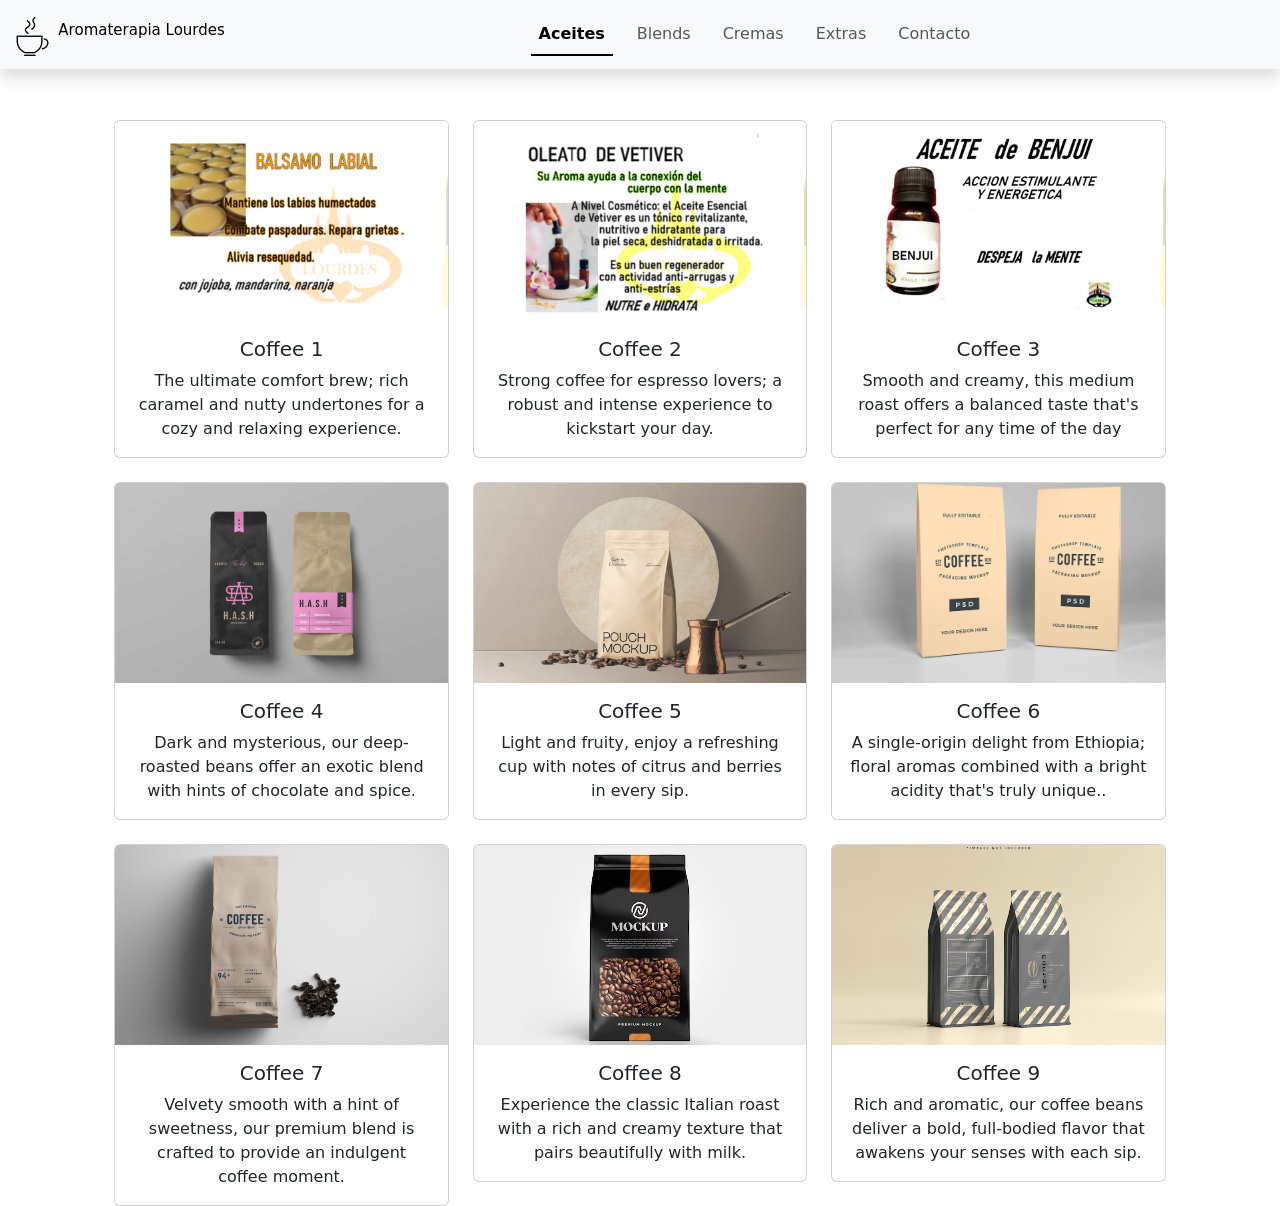
==== index.html @ 7fef0077 "Añadidas imagenes de prueba ." ====
<!doctype html>
<!--suppress CheckImageSize -->
<html lang="en">
<head>
    <meta charset="utf-8">
    <meta name="viewport" content="width=device-width, initial-scale=1">
    <title>Aromaterapia Lourdes</title>
    <link href="https://cdn.jsdelivr.net/npm/bootstrap@5.3.2/dist/css/bootstrap.min.css" rel="stylesheet"
          integrity="sha384-T3c6CoIi6uLrA9TneNEoa7RxnatzjcDSCmG1MXxSR1GAsXEV/Dwwykc2MPK8M2HN" crossorigin="anonymous">
    <link rel="stylesheet" href="https://cdn.jsdelivr.net/npm/bootstrap-icons@1.11.1/font/bootstrap-icons.css">
    <link href="css/styles.css" rel="stylesheet">
</head>

<body>
    <header class="sticky-top bg-light flex-md-nowrap p-0 shadow">
        <nav class="navbar navbar-expand-lg">
            <div class="container-fluid">
                <a class="navbar-brand" href="index.html">
                    <img src="media/image/CoffeeIcon.png" alt="Aromaterapia Lourdes Icon" width="40" height="40" class="d-inline-block align-text-top">
                    <span style="font-size: 15px">Aromaterapia Lourdes</span>
                </a>
                <button class="navbar-toggler" type="button" data-bs-toggle="collapse" data-bs-target="#navbarSupportedContent" aria-controls="navbarSupportedContent" aria-expanded="false" aria-label="Toggle navigation">
                    <span class="navbar-toggler-icon"></span>
                </button>

                <div class="collapse navbar-collapse" id="navbarSupportedContent">
                    <div class="col">
                        <ul class="navbar-nav me-auto mb-2 mb-lg-0 nav-underline justify-content-center">
                            <li class="nav-item">
                                <a class="nav-link active" aria-current="page" href="index.html">Aceites</a>
                            </li>
                            <li class="nav-item">
                                <a class="nav-link" href="Blends.html">Blends</a>
                            </li>
                            <li class="nav-item">
                                <a class="nav-link" href="Cremas.html">Cremas</a>
                            </li>
                            <li class="nav-item">
                                <a class="nav-link" href="Extras.html">Extras</a>
                            </li>
                            <li class="nav-item">
                                <a class="nav-link" href="Contacto.html">Contacto</a>
                            </li>
                        </ul>
                    </div>


                </div>
            </div>
        </nav>
    </header>

    <div class="main container-fluid">
        <div class="container text-center">
            <div class="row row-cols-1 row-cols-sm-2 row-cols-md-3 g-4">
                <div class="col">
                    <a data-bs-toggle="modal" data-bs-target="#Coffee1Modal" type="button" class="coffeeModal" style="text-decoration: none">
                        <div class="card h-100">
                            <img src="media/image/Prueba1.jpg" class="card-img-top" alt="...">
                            <div class="card-body">
                                <h5 class="card-title">Coffee 1</h5>
                                <p class="card-text">
                                    The ultimate comfort brew; rich caramel
                                    and nutty undertones for a cozy and relaxing experience.
                                </p>
                            </div>
                        </div>
                    </a>
                </div>
                <div class="col">
                    <a data-bs-toggle="modal" data-bs-target="#Coffee2Modal" type="button" class="coffeeModal" style="text-decoration: none">
                        <div class="card h-100">
                            <img src="media/image/Prueba2.jpg" class="card-img-top" alt="...">
                            <div class="card-body">
                                <h5 class="card-title">Coffee 2</h5>
                                <p class="card-text">
                                    Strong coffee for espresso lovers;
                                    a robust and intense experience to kickstart your day.
                                </p>
                            </div>
                        </div>
                    </a>
                </div>
                <div class="col">
                    <a data-bs-toggle="modal" data-bs-target="#Coffee3Modal" type="button" class="coffeeModal" style="text-decoration: none">
                        <div class="card h-100">
                            <img src="media/image/Prueba3.jpg" class="card-img-top" alt="...">
                            <div class="card-body">
                                <h5 class="card-title">Coffee 3</h5>
                                <p class="card-text">
                                    Smooth and creamy, this medium roast offers
                                    a balanced taste that's perfect for any time of the day
                                </p>
                            </div>
                        </div>
                    </a>
                </div>
                <div class="col">
                    <a data-bs-toggle="modal" data-bs-target="#Coffee4Modal" type="button" class="coffeeModal" style="text-decoration: none">
                        <div class="card h-100">
                            <img src="media/image/Coffee_Bag_Mockup_4.jpg" class="card-img-top" alt="...">
                            <div class="card-body">
                                <h5 class="card-title">Coffee 4</h5>
                                <p class="card-text">
                                    Dark and mysterious, our deep-roasted beans
                                    offer an exotic blend with hints of chocolate and spice.
                                </p>
                            </div>
                        </div>
                    </a>
                </div>
                <div class="col">
                    <a data-bs-toggle="modal" data-bs-target="#Coffee5Modal" type="button" class="coffeeModal" style="text-decoration: none">
                        <div class="card h-100">
                            <img src="media/image/Coffee_Bag_Mockup_5.jpg" class="card-img-top" alt="...">
                            <div class="card-body">
                                <h5 class="card-title">Coffee 5</h5>
                                <p class="card-text">
                                    Light and fruity, enjoy a refreshing
                                    cup with notes of citrus and berries in every sip.
                                </p>
                            </div>
                        </div>
                    </a>
                </div>
                <div class="col">
                    <a data-bs-toggle="modal" data-bs-target="#Coffee6Modal" type="button" class="coffeeModal" style="text-decoration: none">
                        <div class="card h-100">
                            <img src="media/image/Coffee_Bag_Mockup_6.jpg" class="card-img-top" alt="...">
                            <div class="card-body">
                                <h5 class="card-title">Coffee 6</h5>
                                <p class="card-text">
                                    A single-origin delight from Ethiopia;
                                    floral aromas combined with a bright acidity that's truly unique..
                                </p>
                            </div>
                        </div>
                    </a>
                </div>
                <div class="col">
                    <a data-bs-toggle="modal" data-bs-target="#Coffee7Modal" type="button" class="coffeeModal" style="text-decoration: none">
                        <div class="card h-100">
                            <img src="media/image/Coffee_Bag_Mockup_7.png" class="card-img-top" alt="...">
                            <div class="card-body">
                                <h5 class="card-title">Coffee 7</h5>
                                <p class="card-text">
                                    Velvety smooth with a hint of sweetness,
                                    our premium blend is crafted to provide an indulgent coffee moment.
                                </p>
                            </div>
                        </div>
                    </a>
                </div>
                <div class="col">
                    <a data-bs-toggle="modal" data-bs-target="#Coffee8Modal" type="button" class="coffeeModal" style="text-decoration: none">
                        <div class="card h-100">
                            <img src="media/image/Coffee_Bag_Mockup_8.png" class="card-img-top" alt="...">
                            <div class="card-body">
                                <h5 class="card-title">Coffee 8</h5>
                                <p class="card-text">
                                    Experience the classic Italian roast
                                    with a rich and creamy texture that pairs beautifully with milk.
                                </p>
                            </div>
                        </div>
                    </a>
                </div>
                <div class="col">
                    <a data-bs-toggle="modal" data-bs-target="#Coffee9Modal" type="button" class="coffeeModal" style="text-decoration: none">
                        <div class="card h-100">
                            <img src="media/image/Coffee_Bag_Mockup_9.png" class="card-img-top" alt="...">
                            <div class="card-body">
                                <h5 class="card-title">Coffee 9</h5>
                                <p class="card-text">
                                    Rich and aromatic, our coffee beans deliver a bold,
                                    full-bodied flavor that awakens your senses with each sip.
                                </p>
                            </div>
                        </div>
                    </a>
                </div>
            </div>
        </div>
    </div>

    <!-- Modals -->
    <!-- Modal 1 -->
    <div class="modal fade" id="Coffee1Modal" tabindex="-1" aria-labelledby="Coffee1ModalLabel" aria-hidden="true">
        <div class="modal-dialog modal-dialog-scrollable modal-dialog-centered modal-lg">
            <div class="modal-content">
                <div class="modal-header">
                    <h1 class="modal-title fs-5" id="Coffee1ModalLabel">Coffee 1</h1>
                    <button type="button" class="btn-close" data-bs-dismiss="modal" aria-label="Close"></button>
                </div>
                <div class="modal-body">
                    <div class="row">
                        <div class="col-8">
                            Indulge in the rich and aromatic experience of our premium coffee beans.
                            Each bag is a testament to our unwavering commitment to quality and excellence in coffee.
                            Sourced from the world's finest coffee-growing regions, our beans are carefully selected to
                            ensure a diverse and exceptional flavor profile.
                        </div>
                        <div class="col-4" style="padding-top: 0.5vh">
                            <img src="media/image/Coffee_Bag_Mockup_1.jpg" class="img-fluid" alt="...">
                            <div style="padding-top: 0.5vh">
                                <text style="color: darkslategrey">Recommended amount: <br>10grams of coffee per 150ml</text>
                            </div>
                        </div>
                    </div>
                </div>
                <div class="modal-footer">
                    <button type="button" class="btn btn-secondary" data-bs-dismiss="modal">Close</button>
                </div>
            </div>
        </div>
    </div>

    <!-- Modal 2 -->
    <div class="modal fade" id="Coffee2Modal" tabindex="-1" aria-labelledby="Coffee2ModalLabel" aria-hidden="true">
        <div class="modal-dialog modal-dialog-scrollable modal-dialog-centered modal-lg">
            <div class="modal-content">
                <div class="modal-header">
                    <h1 class="modal-title fs-5" id="Coffee2ModalLabel">Coffee 2</h1>
                    <button type="button" class="btn-close" data-bs-dismiss="modal" aria-label="Close"></button>
                </div>
                <div class="modal-body">
                    <div class="row">
                        <div class="col-8">
                            Discover the smooth and velvety taste of our Coffee 2. Each cup offers a harmonious blend
                            that is both refreshing and comforting.
                        </div>
                        <div class="col-4" style="padding-top: 0.5vh">
                            <img src="media/image/Coffee_Bag_Mockup_2.jpg" class="img-fluid" alt="...">
                            <div style="padding-top: 0.5vh">
                                <text style="color: darkslategrey">Recommended amount: <br>10grams of coffee per 150ml</text>
                            </div>
                        </div>
                    </div>
                </div>
                <div class="modal-footer">
                    <button type="button" class="btn btn-secondary" data-bs-dismiss="modal">Close</button>
                </div>
            </div>
        </div>
    </div>

    <!-- Modal 3 -->
    <div class="modal fade" id="Coffee3Modal" tabindex="-1" aria-labelledby="Coffee3ModalLabel" aria-hidden="true">
        <div class="modal-dialog modal-dialog-scrollable modal-dialog-centered modal-lg">
            <div class="modal-content">
                <div class="modal-header">
                    <h1 class="modal-title fs-5" id="Coffee3ModalLabel">Coffee 3</h1>
                    <button type="button" class="btn-close" data-bs-dismiss="modal" aria-label="Close"></button>
                </div>
                <div class="modal-body">
                    <div class="row">
                        <div class="col-8">
                            Immerse yourself in the exotic flavors of our Coffee 3. Carefully sourced from distant lands,
                            this coffee promises an adventure with every sip.
                        </div>
                        <div class="col-4" style="padding-top: 0.5vh">
                            <img src="media/image/Coffee_Bag_Mockup_3.jpg" class="img-fluid" alt="...">
                            <div style="padding-top: 0.5vh">
                                <text style="color: darkslategrey">Recommended amount: <br>10grams of coffee per 150ml</text>
                            </div>
                        </div>
                    </div>
                </div>
                <div class="modal-footer">
                    <button type="button" class="btn btn-secondary" data-bs-dismiss="modal">Close</button>
                </div>
            </div>
        </div>
    </div>

    <!-- Modal 4 -->
    <div class="modal fade" id="Coffee4Modal" tabindex="-1" aria-labelledby="Coffee4ModalLabel" aria-hidden="true">
        <div class="modal-dialog modal-dialog-scrollable modal-dialog-centered modal-lg">
            <div class="modal-content">
                <div class="modal-header">
                    <h1 class="modal-title fs-5" id="Coffee4ModalLabel">Coffee 4</h1>
                    <button type="button" class="btn-close" data-bs-dismiss="modal" aria-label="Close"></button>
                </div>
                <div class="modal-body">
                    <div class="row">
                        <div class="col-8">
                            Experience the balance and complexity of our Coffee 4. Perfectly roasted to bring out
                            its intricate notes, this coffee is for those who appreciate a refined taste.
                        </div>
                        <div class="col-4" style="padding-top: 0.5vh">
                            <img src="media/image/Coffee_Bag_Mockup_4.jpg" class="img-fluid" alt="...">
                            <div style="padding-top: 0.5vh">
                                <text style="color: darkslategrey">Recommended amount: <br>10grams of coffee per 150ml</text>
                            </div>
                        </div>
                    </div>
                </div>
                <div class="modal-footer">
                    <button type="button" class="btn btn-secondary" data-bs-dismiss="modal">Close</button>
                </div>
            </div>
        </div>
    </div>

    <!-- Modal 5 -->
    <div class="modal fade" id="Coffee5Modal" tabindex="-1" aria-labelledby="Coffee5ModalLabel" aria-hidden="true">
        <div class="modal-dialog modal-dialog-scrollable modal-dialog-centered modal-lg">
            <div class="modal-content">
                <div class="modal-header">
                    <h1 class="modal-title fs-5" id="Coffee5ModalLabel">Coffee 5</h1>
                    <button type="button" class="btn-close" data-bs-dismiss="modal" aria-label="Close"></button>
                </div>
                <div class="modal-body">
                    <div class="row">
                        <div class="col-8">
                            Savor the bright and lively flavors of our Coffee 5. Ideal for those who enjoy a refreshing
                            cup that awakens their senses.
                        </div>
                        <div class="col-4" style="padding-top: 0.5vh">
                            <img src="media/image/Coffee_Bag_Mockup_5.jpg" class="img-fluid" alt="...">
                            <div style="padding-top: 0.5vh">
                                <text style="color: darkslategrey">Recommended amount: <br>10grams of coffee per 150ml</text>
                            </div>
                        </div>
                    </div>
                </div>
                <div class="modal-footer">
                    <button type="button" class="btn btn-secondary" data-bs-dismiss="modal">Close</button>
                </div>
            </div>
        </div>
    </div>

    <!-- Modal 6 -->
    <div class="modal fade" id="Coffee6Modal" tabindex="-1" aria-labelledby="Coffee6ModalLabel" aria-hidden="true">
        <div class="modal-dialog modal-dialog-scrollable modal-dialog-centered modal-lg">
            <div class="modal-content">
                <div class="modal-header">
                    <h1 class="modal-title fs-5" id="Coffee6ModalLabel">Coffee 6</h1>
                    <button type="button" class="btn-close" data-bs-dismiss="modal" aria-label="Close"></button>
                </div>
                <div class="modal-body">
                    <div class="row">
                        <div class="col-8">
                            Enjoy the rich and full-bodied taste of our Coffee 6. Roasted to perfection, this coffee
                            offers a robust and satisfying experience.
                        </div>
                        <div class="col-4" style="padding-top: 0.5vh">
                            <img src="media/image/Coffee_Bag_Mockup_6.jpg" class="img-fluid" alt="...">
                            <div style="padding-top: 0.5vh">
                                <text style="color: darkslategrey">Recommended amount: <br>10grams of coffee per 150ml</text>
                            </div>
                        </div>
                    </div>
                </div>
                <div class="modal-footer">
                    <button type="button" class="btn btn-secondary" data-bs-dismiss="modal">Close</button>
                </div>
            </div>
        </div>
    </div>

    <!-- Modal 7 -->
    <div class="modal fade" id="Coffee7Modal" tabindex="-1" aria-labelledby="Coffee7ModalLabel" aria-hidden="true">
        <div class="modal-dialog modal-dialog-scrollable modal-dialog-centered modal-lg">
            <div class="modal-content">
                <div class="modal-header">
                    <h1 class="modal-title fs-5" id="Coffee7ModalLabel">Coffee 7</h1>
                    <button type="button" class="btn-close" data-bs-dismiss="modal" aria-label="Close"></button>
                </div>
                <div class="modal-body">
                    <div class="row">
                        <div class="col-8">
                            Discover the unique blend of our Coffee 7, designed to offer a delightful and memorable taste
                            experience with every sip.
                        </div>
                        <div class="col-4" style="padding-top: 0.5vh">
                            <img src="media/image/Coffee_Bag_Mockup_7.png" class="img-fluid" alt="...">
                            <div style="padding-top: 0.5vh">
                                <text style="color: darkslategrey">Recommended amount: <br>10grams of coffee per 150ml</text>
                            </div>
                        </div>
                    </div>
                </div>
                <div class="modal-footer">
                    <button type="button" class="btn btn-secondary" data-bs-dismiss="modal">Close</button>
                </div>
            </div>
        </div>
    </div>

    <!-- Modal 8 -->
    <div class="modal fade" id="Coffee8Modal" tabindex="-1" aria-labelledby="Coffee8ModalLabel" aria-hidden="true">
        <div class="modal-dialog modal-dialog-scrollable modal-dialog-centered modal-lg">
            <div class="modal-content">
                <div class="modal-header">
                    <h1 class="modal-title fs-5" id="Coffee8ModalLabel">Coffee 8</h1>
                    <button type="button" class="btn-close" data-bs-dismiss="modal" aria-label="Close"></button>
                </div>
                <div class="modal-body">
                    <div class="row">
                        <div class="col-8">
                            Indulge in the smooth and refined flavors of our Coffee 8. A perfect choice for those who
                            appreciate a sophisticated cup.
                        </div>
                        <div class="col-4" style="padding-top: 0.5vh">
                            <img src="media/image/Coffee_Bag_Mockup_8.png" class="img-fluid" alt="...">
                            <div style="padding-top: 0.5vh">
                                <text style="color: darkslategrey">Recommended amount: <br>10grams of coffee per 150ml</text>
                            </div>
                        </div>
                    </div>
                </div>
                <div class="modal-footer">
                    <button type="button" class="btn btn-secondary" data-bs-dismiss="modal">Close</button>
                </div>
            </div>
        </div>
    </div>

    <!-- Modal 9 -->
    <div class="modal fade" id="Coffee9Modal" tabindex="-1" aria-labelledby="Coffee9ModalLabel" aria-hidden="true">
        <div class="modal-dialog modal-dialog-scrollable modal-dialog-centered modal-lg">
            <div class="modal-content">
                <div class="modal-header">
                    <h1 class="modal-title fs-5" id="Coffee9ModalLabel">Coffee 9</h1>
                    <button type="button" class="btn-close" data-bs-dismiss="modal" aria-label="Close"></button>
                </div>
                <div class="modal-body">
                    <div class="row">
                        <div class="col-8">
                            Experience the bold and intense flavors of our Coffee 9. Roasted to bring out its deep
                            character, this coffee is for those who enjoy a rich and robust taste.
                        </div>
                        <div class="col-4" style="padding-top: 0.5vh">
                            <img src="media/image/Coffee_Bag_Mockup_9.png" class="img-fluid" alt="...">
                            <div style="padding-top: 0.5vh">
                                <text style="color: darkslategrey">Recommended amount: <br>10grams of coffee per 150ml</text>
                            </div>
                        </div>
                    </div>
                </div>
                <div class="modal-footer">
                    <button type="button" class="btn btn-secondary" data-bs-dismiss="modal">Close</button>
                </div>
            </div>
        </div>
    </div>





    <script src="https://cdn.jsdelivr.net/npm/bootstrap@5.3.2/dist/js/bootstrap.bundle.min.js"
            integrity="sha384-C6RzsynM9kWDrMNeT87bh95OGNyZPhcTNXj1NW7RuBCsyN/o0jlpcV8Qyq46cDfL"
            crossorigin="anonymous">
    </script>
</body>
</html>
---- css/styles.css ----
html {
    scroll-behavior: smooth;
}


@media screen and (prefers-reduced-motion: reduce) {
    html {
        scroll-behavior: auto;
    }
}

.main{
    padding-top: 4vw;
    padding-left: 8vw;
    padding-right: 8vw;
}

.section {
    height: 65vh;
    align-content: center;
    scroll-margin-top: 1em;

}

.card-img-top {
    width: 100%;
    height: 15vw;
    object-fit: cover;
    min-height: 200px;
}

.map{
    position:relative;
    text-align:left;
    width:100%;
    height:400px;
}

.gmap_frame{
    padding-top: 12vh;
}

.coffeeModal:hover {
    -webkit-animation: coffeeModal 0.5s ease-in-out both;
    animation: coffeeModal 0.5s ease-in-out both;
}



@-webkit-keyframes coffeeModal {
    0% {
        -webkit-transform: scale(1);
        transform: scale(1);
    }
    50% {
        -webkit-transform: scale(1.05);
        transform: scale(1.05);
    }
    100% {
        -webkit-transform: scale(1);
        transform: scale(1);
    }
}
@keyframes coffeeModal {
    0% {
        -webkit-transform: scale(1);
        transform: scale(1);
    }
    50% {
        -webkit-transform: scale(1.05);
        transform: scale(1.05);
    }
    100% {
        -webkit-transform: scale(1);
        transform: scale(1);
    }
}
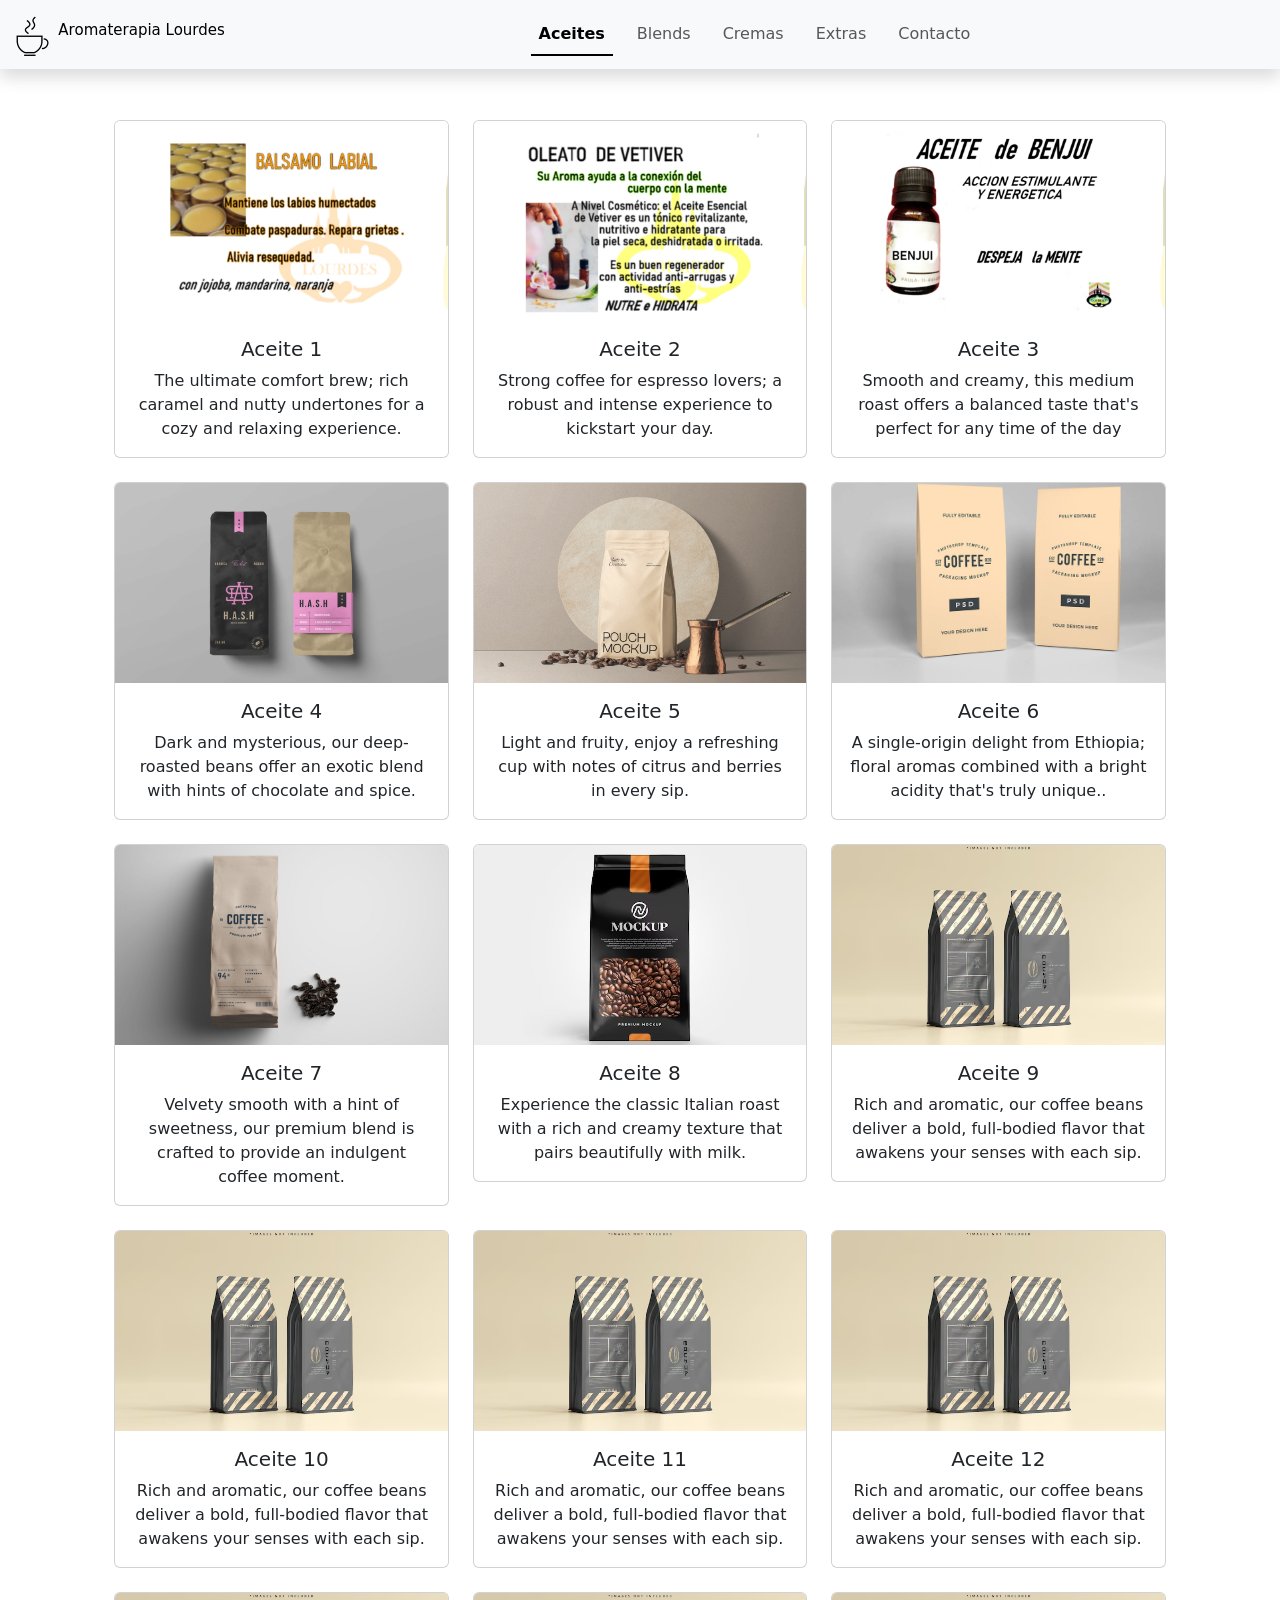
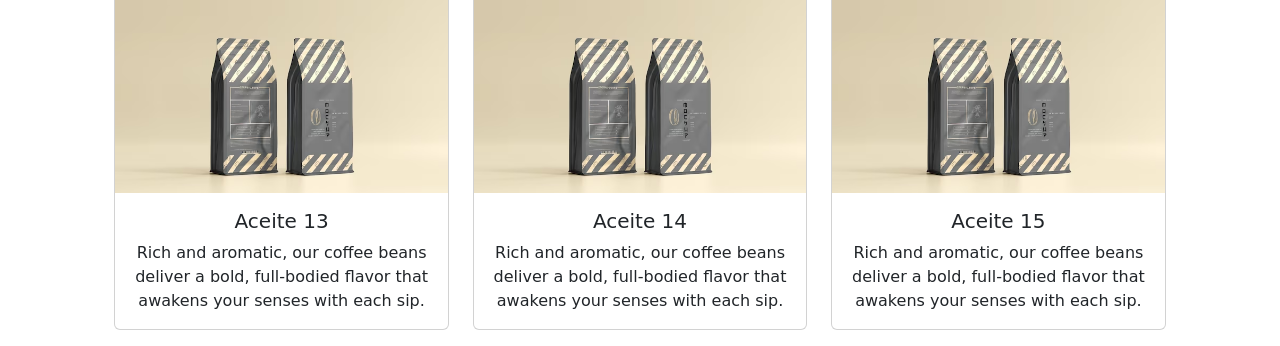
==== commit ce39222b: "Añadidas 15 opciones de aceites, modificado el codigo acorde a este cambio." ====
--- a/index.html
+++ b/index.html
@@ -50,15 +50,15 @@
         </nav>
     </header>
 
-    <div class="main container-fluid">
+    <div class="main container-fluid mb-3">
         <div class="container text-center">
             <div class="row row-cols-1 row-cols-sm-2 row-cols-md-3 g-4">
                 <div class="col">
-                    <a data-bs-toggle="modal" data-bs-target="#Coffee1Modal" type="button" class="coffeeModal" style="text-decoration: none">
+                    <a data-bs-toggle="modal" data-bs-target="#Aceite1Modal" type="button" class="modalBase" style="text-decoration: none">
                         <div class="card h-100">
                             <img src="media/image/Prueba1.jpg" class="card-img-top" alt="...">
                             <div class="card-body">
-                                <h5 class="card-title">Coffee 1</h5>
+                                <h5 class="card-title">Aceite 1</h5>
                                 <p class="card-text">
                                     The ultimate comfort brew; rich caramel
                                     and nutty undertones for a cozy and relaxing experience.
@@ -68,11 +68,11 @@
                     </a>
                 </div>
                 <div class="col">
-                    <a data-bs-toggle="modal" data-bs-target="#Coffee2Modal" type="button" class="coffeeModal" style="text-decoration: none">
+                    <a data-bs-toggle="modal" data-bs-target="#Aceite2Modal" type="button" class="modalBase" style="text-decoration: none">
                         <div class="card h-100">
                             <img src="media/image/Prueba2.jpg" class="card-img-top" alt="...">
                             <div class="card-body">
-                                <h5 class="card-title">Coffee 2</h5>
+                                <h5 class="card-title">Aceite 2</h5>
                                 <p class="card-text">
                                     Strong coffee for espresso lovers;
                                     a robust and intense experience to kickstart your day.
@@ -82,11 +82,11 @@
                     </a>
                 </div>
                 <div class="col">
-                    <a data-bs-toggle="modal" data-bs-target="#Coffee3Modal" type="button" class="coffeeModal" style="text-decoration: none">
+                    <a data-bs-toggle="modal" data-bs-target="#Aceite3Modal" type="button" class="modalBase" style="text-decoration: none">
                         <div class="card h-100">
                             <img src="media/image/Prueba3.jpg" class="card-img-top" alt="...">
                             <div class="card-body">
-                                <h5 class="card-title">Coffee 3</h5>
+                                <h5 class="card-title">Aceite 3</h5>
                                 <p class="card-text">
                                     Smooth and creamy, this medium roast offers
                                     a balanced taste that's perfect for any time of the day
@@ -96,11 +96,11 @@
                     </a>
                 </div>
                 <div class="col">
-                    <a data-bs-toggle="modal" data-bs-target="#Coffee4Modal" type="button" class="coffeeModal" style="text-decoration: none">
+                    <a data-bs-toggle="modal" data-bs-target="#Aceite4Modal" type="button" class="modalBase" style="text-decoration: none">
                         <div class="card h-100">
                             <img src="media/image/Coffee_Bag_Mockup_4.jpg" class="card-img-top" alt="...">
                             <div class="card-body">
-                                <h5 class="card-title">Coffee 4</h5>
+                                <h5 class="card-title">Aceite 4</h5>
                                 <p class="card-text">
                                     Dark and mysterious, our deep-roasted beans
                                     offer an exotic blend with hints of chocolate and spice.
@@ -110,11 +110,11 @@
                     </a>
                 </div>
                 <div class="col">
-                    <a data-bs-toggle="modal" data-bs-target="#Coffee5Modal" type="button" class="coffeeModal" style="text-decoration: none">
+                    <a data-bs-toggle="modal" data-bs-target="#Aceite5Modal" type="button" class="modalBase" style="text-decoration: none">
                         <div class="card h-100">
                             <img src="media/image/Coffee_Bag_Mockup_5.jpg" class="card-img-top" alt="...">
                             <div class="card-body">
-                                <h5 class="card-title">Coffee 5</h5>
+                                <h5 class="card-title">Aceite 5</h5>
                                 <p class="card-text">
                                     Light and fruity, enjoy a refreshing
                                     cup with notes of citrus and berries in every sip.
@@ -124,11 +124,11 @@
                     </a>
                 </div>
                 <div class="col">
-                    <a data-bs-toggle="modal" data-bs-target="#Coffee6Modal" type="button" class="coffeeModal" style="text-decoration: none">
+                    <a data-bs-toggle="modal" data-bs-target="#Aceite6Modal" type="button" class="modalBase" style="text-decoration: none">
                         <div class="card h-100">
                             <img src="media/image/Coffee_Bag_Mockup_6.jpg" class="card-img-top" alt="...">
                             <div class="card-body">
-                                <h5 class="card-title">Coffee 6</h5>
+                                <h5 class="card-title">Aceite 6</h5>
                                 <p class="card-text">
                                     A single-origin delight from Ethiopia;
                                     floral aromas combined with a bright acidity that's truly unique..
@@ -138,11 +138,11 @@
                     </a>
                 </div>
                 <div class="col">
-                    <a data-bs-toggle="modal" data-bs-target="#Coffee7Modal" type="button" class="coffeeModal" style="text-decoration: none">
+                    <a data-bs-toggle="modal" data-bs-target="#Aceite7Modal" type="button" class="modalBase" style="text-decoration: none">
                         <div class="card h-100">
                             <img src="media/image/Coffee_Bag_Mockup_7.png" class="card-img-top" alt="...">
                             <div class="card-body">
-                                <h5 class="card-title">Coffee 7</h5>
+                                <h5 class="card-title">Aceite 7</h5>
                                 <p class="card-text">
                                     Velvety smooth with a hint of sweetness,
                                     our premium blend is crafted to provide an indulgent coffee moment.
@@ -152,11 +152,11 @@
                     </a>
                 </div>
                 <div class="col">
-                    <a data-bs-toggle="modal" data-bs-target="#Coffee8Modal" type="button" class="coffeeModal" style="text-decoration: none">
+                    <a data-bs-toggle="modal" data-bs-target="#Aceite8Modal" type="button" class="modalBase" style="text-decoration: none">
                         <div class="card h-100">
                             <img src="media/image/Coffee_Bag_Mockup_8.png" class="card-img-top" alt="...">
                             <div class="card-body">
-                                <h5 class="card-title">Coffee 8</h5>
+                                <h5 class="card-title">Aceite 8</h5>
                                 <p class="card-text">
                                     Experience the classic Italian roast
                                     with a rich and creamy texture that pairs beautifully with milk.
@@ -166,11 +166,11 @@
                     </a>
                 </div>
                 <div class="col">
-                    <a data-bs-toggle="modal" data-bs-target="#Coffee9Modal" type="button" class="coffeeModal" style="text-decoration: none">
+                    <a data-bs-toggle="modal" data-bs-target="#Aceite9Modal" type="button" class="modalBase" style="text-decoration: none">
                         <div class="card h-100">
                             <img src="media/image/Coffee_Bag_Mockup_9.png" class="card-img-top" alt="...">
                             <div class="card-body">
-                                <h5 class="card-title">Coffee 9</h5>
+                                <h5 class="card-title">Aceite 9</h5>
                                 <p class="card-text">
                                     Rich and aromatic, our coffee beans deliver a bold,
                                     full-bodied flavor that awakens your senses with each sip.
@@ -179,17 +179,104 @@
                         </div>
                     </a>
                 </div>
-            </div>
-        </div>
-    </div>
+                <div class="col">
+                    <a data-bs-toggle="modal" data-bs-target="#Aceite10Modal" type="button" class="modalBase" style="text-decoration: none">
+                        <div class="card h-100">
+                            <img src="media/image/Coffee_Bag_Mockup_9.png" class="card-img-top" alt="...">
+                            <div class="card-body">
+                                <h5 class="card-title">Aceite 10</h5>
+                                <p class="card-text">
+                                    Rich and aromatic, our coffee beans deliver a bold,
+                                    full-bodied flavor that awakens your senses with each sip.
+                                </p>
+                            </div>
+                        </div>
+                    </a>
+                </div>
+                <div class="col">
+                    <a data-bs-toggle="modal" data-bs-target="#Aceite11Modal" type="button" class="modalBase" style="text-decoration: none">
+                        <div class="card h-100">
+                            <img src="media/image/Coffee_Bag_Mockup_9.png" class="card-img-top" alt="...">
+                            <div class="card-body">
+                                <h5 class="card-title">Aceite 11</h5>
+                                <p class="card-text">
+                                    Rich and aromatic, our coffee beans deliver a bold,
+                                    full-bodied flavor that awakens your senses with each sip.
+                                </p>
+                            </div>
+                        </div>
+                    </a>
+                </div>
+                <div class="col">
+                    <a data-bs-toggle="modal" data-bs-target="#Aceite12Modal" type="button" class="modalBase" style="text-decoration: none">
+                        <div class="card h-100">
+                            <img src="media/image/Coffee_Bag_Mockup_9.png" class="card-img-top" alt="...">
+                            <div class="card-body">
+                                <h5 class="card-title">Aceite 12</h5>
+                                <p class="card-text">
+                                    Rich and aromatic, our coffee beans deliver a bold,
+                                    full-bodied flavor that awakens your senses with each sip.
+                                </p>
+                            </div>
+                        </div>
+                    </a>
+                </div>
+                <div class="col">
+                    <a data-bs-toggle="modal" data-bs-target="#Aceite13Modal" type="button" class="modalBase" style="text-decoration: none">
+                        <div class="card h-100">
+                            <img src="media/image/Coffee_Bag_Mockup_9.png" class="card-img-top" alt="...">
+                            <div class="card-body">
+                                <h5 class="card-title">Aceite 13</h5>
+                                <p class="card-text">
+                                    Rich and aromatic, our coffee beans deliver a bold,
+                                    full-bodied flavor that awakens your senses with each sip.
+                                </p>
+                            </div>
+                        </div>
+                    </a>
+                </div>
+                <div class="col">
+                    <a data-bs-toggle="modal" data-bs-target="#Aceite14Modal" type="button" class="modalBase" style="text-decoration: none">
+                        <div class="card h-100">
+                            <img src="media/image/Coffee_Bag_Mockup_9.png" class="card-img-top" alt="...">
+                            <div class="card-body">
+                                <h5 class="card-title">Aceite 14</h5>
+                                <p class="card-text">
+                                    Rich and aromatic, our coffee beans deliver a bold,
+                                    full-bodied flavor that awakens your senses with each sip.
+                                </p>
+                            </div>
+                        </div>
+                    </a>
+                </div>
+                <div class="col">
+                    <a data-bs-toggle="modal" data-bs-target="#Aceite15Modal" type="button" class="modalBase" style="text-decoration: none">
+                        <div class="card h-100">
+                            <img src="media/image/Coffee_Bag_Mockup_9.png" class="card-img-top" alt="...">
+                            <div class="card-body">
+                                <h5 class="card-title">Aceite 15</h5>
+                                <p class="card-text">
+                                    Rich and aromatic, our coffee beans deliver a bold,
+                                    full-bodied flavor that awakens your senses with each sip.
+                                </p>
+                            </div>
+                        </div>
+                    </a>
+                </div>
+            </div>
+        </div>
+    </div>
+
+
+
 
     <!-- Modals -->
     <!-- Modal 1 -->
-    <div class="modal fade" id="Coffee1Modal" tabindex="-1" aria-labelledby="Coffee1ModalLabel" aria-hidden="true">
-        <div class="modal-dialog modal-dialog-scrollable modal-dialog-centered modal-lg">
-            <div class="modal-content">
-                <div class="modal-header">
-                    <h1 class="modal-title fs-5" id="Coffee1ModalLabel">Coffee 1</h1>
+    <div class="modal fade" id="Aceite1Modal" tabindex="-1" aria-labelledby="Aceite1ModalLabel" aria-hidden="true">
+        <div class="modal-dialog modal-dialog-scrollable modal-dialog-centered modal-lg">
+            <div class="modal-content">
+                <div class="modal-header">
+                    <h1 class="modal-title fs-5" id="Aceite1ModalLabel">Aceite 1</h1>
                     <button type="button" class="btn-close" data-bs-dismiss="modal" aria-label="Close"></button>
                 </div>
                 <div class="modal-body">
@@ -203,7 +290,7 @@
                         <div class="col-4" style="padding-top: 0.5vh">
                             <img src="media/image/Coffee_Bag_Mockup_1.jpg" class="img-fluid" alt="...">
                             <div style="padding-top: 0.5vh">
-                                <text style="color: darkslategrey">Recommended amount: <br>10grams of coffee per 150ml</text>
+                                <text style="color: darkslategrey">Recommended amount: <br>10grams of Aceite per 150ml</text>
                             </div>
                         </div>
                     </div>
@@ -216,11 +303,11 @@
     </div>
 
     <!-- Modal 2 -->
-    <div class="modal fade" id="Coffee2Modal" tabindex="-1" aria-labelledby="Coffee2ModalLabel" aria-hidden="true">
-        <div class="modal-dialog modal-dialog-scrollable modal-dialog-centered modal-lg">
-            <div class="modal-content">
-                <div class="modal-header">
-                    <h1 class="modal-title fs-5" id="Coffee2ModalLabel">Coffee 2</h1>
+    <div class="modal fade" id="Aceite2Modal" tabindex="-1" aria-labelledby="Aceite2ModalLabel" aria-hidden="true">
+        <div class="modal-dialog modal-dialog-scrollable modal-dialog-centered modal-lg">
+            <div class="modal-content">
+                <div class="modal-header">
+                    <h1 class="modal-title fs-5" id="Aceite2ModalLabel">Aceite 2</h1>
                     <button type="button" class="btn-close" data-bs-dismiss="modal" aria-label="Close"></button>
                 </div>
                 <div class="modal-body">
@@ -232,7 +319,7 @@
                         <div class="col-4" style="padding-top: 0.5vh">
                             <img src="media/image/Coffee_Bag_Mockup_2.jpg" class="img-fluid" alt="...">
                             <div style="padding-top: 0.5vh">
-                                <text style="color: darkslategrey">Recommended amount: <br>10grams of coffee per 150ml</text>
+                                <text style="color: darkslategrey">Recommended amount: <br>10grams of Aceite per 150ml</text>
                             </div>
                         </div>
                     </div>
@@ -245,11 +332,11 @@
     </div>
 
     <!-- Modal 3 -->
-    <div class="modal fade" id="Coffee3Modal" tabindex="-1" aria-labelledby="Coffee3ModalLabel" aria-hidden="true">
-        <div class="modal-dialog modal-dialog-scrollable modal-dialog-centered modal-lg">
-            <div class="modal-content">
-                <div class="modal-header">
-                    <h1 class="modal-title fs-5" id="Coffee3ModalLabel">Coffee 3</h1>
+    <div class="modal fade" id="Aceite3Modal" tabindex="-1" aria-labelledby="Aceite3ModalLabel" aria-hidden="true">
+        <div class="modal-dialog modal-dialog-scrollable modal-dialog-centered modal-lg">
+            <div class="modal-content">
+                <div class="modal-header">
+                    <h1 class="modal-title fs-5" id="Aceite3ModalLabel">Aceite 3</h1>
                     <button type="button" class="btn-close" data-bs-dismiss="modal" aria-label="Close"></button>
                 </div>
                 <div class="modal-body">
@@ -261,7 +348,7 @@
                         <div class="col-4" style="padding-top: 0.5vh">
                             <img src="media/image/Coffee_Bag_Mockup_3.jpg" class="img-fluid" alt="...">
                             <div style="padding-top: 0.5vh">
-                                <text style="color: darkslategrey">Recommended amount: <br>10grams of coffee per 150ml</text>
+                                <text style="color: darkslategrey">Recommended amount: <br>10grams of Aceite per 150ml</text>
                             </div>
                         </div>
                     </div>
@@ -274,11 +361,11 @@
     </div>
 
     <!-- Modal 4 -->
-    <div class="modal fade" id="Coffee4Modal" tabindex="-1" aria-labelledby="Coffee4ModalLabel" aria-hidden="true">
-        <div class="modal-dialog modal-dialog-scrollable modal-dialog-centered modal-lg">
-            <div class="modal-content">
-                <div class="modal-header">
-                    <h1 class="modal-title fs-5" id="Coffee4ModalLabel">Coffee 4</h1>
+    <div class="modal fade" id="Aceite4Modal" tabindex="-1" aria-labelledby="Aceite4ModalLabel" aria-hidden="true">
+        <div class="modal-dialog modal-dialog-scrollable modal-dialog-centered modal-lg">
+            <div class="modal-content">
+                <div class="modal-header">
+                    <h1 class="modal-title fs-5" id="Aceite4ModalLabel">Aceite 4</h1>
                     <button type="button" class="btn-close" data-bs-dismiss="modal" aria-label="Close"></button>
                 </div>
                 <div class="modal-body">
@@ -290,7 +377,7 @@
                         <div class="col-4" style="padding-top: 0.5vh">
                             <img src="media/image/Coffee_Bag_Mockup_4.jpg" class="img-fluid" alt="...">
                             <div style="padding-top: 0.5vh">
-                                <text style="color: darkslategrey">Recommended amount: <br>10grams of coffee per 150ml</text>
+                                <text style="color: darkslategrey">Recommended amount: <br>10grams of Aceite per 150ml</text>
                             </div>
                         </div>
                     </div>
@@ -303,11 +390,11 @@
     </div>
 
     <!-- Modal 5 -->
-    <div class="modal fade" id="Coffee5Modal" tabindex="-1" aria-labelledby="Coffee5ModalLabel" aria-hidden="true">
-        <div class="modal-dialog modal-dialog-scrollable modal-dialog-centered modal-lg">
-            <div class="modal-content">
-                <div class="modal-header">
-                    <h1 class="modal-title fs-5" id="Coffee5ModalLabel">Coffee 5</h1>
+    <div class="modal fade" id="Aceite5Modal" tabindex="-1" aria-labelledby="Aceite5ModalLabel" aria-hidden="true">
+        <div class="modal-dialog modal-dialog-scrollable modal-dialog-centered modal-lg">
+            <div class="modal-content">
+                <div class="modal-header">
+                    <h1 class="modal-title fs-5" id="Aceite5ModalLabel">Aceite 5</h1>
                     <button type="button" class="btn-close" data-bs-dismiss="modal" aria-label="Close"></button>
                 </div>
                 <div class="modal-body">
@@ -319,7 +406,7 @@
                         <div class="col-4" style="padding-top: 0.5vh">
                             <img src="media/image/Coffee_Bag_Mockup_5.jpg" class="img-fluid" alt="...">
                             <div style="padding-top: 0.5vh">
-                                <text style="color: darkslategrey">Recommended amount: <br>10grams of coffee per 150ml</text>
+                                <text style="color: darkslategrey">Recommended amount: <br>10grams of Aceite per 150ml</text>
                             </div>
                         </div>
                     </div>
@@ -332,11 +419,11 @@
     </div>
 
     <!-- Modal 6 -->
-    <div class="modal fade" id="Coffee6Modal" tabindex="-1" aria-labelledby="Coffee6ModalLabel" aria-hidden="true">
-        <div class="modal-dialog modal-dialog-scrollable modal-dialog-centered modal-lg">
-            <div class="modal-content">
-                <div class="modal-header">
-                    <h1 class="modal-title fs-5" id="Coffee6ModalLabel">Coffee 6</h1>
+    <div class="modal fade" id="Aceite6Modal" tabindex="-1" aria-labelledby="Aceite6ModalLabel" aria-hidden="true">
+        <div class="modal-dialog modal-dialog-scrollable modal-dialog-centered modal-lg">
+            <div class="modal-content">
+                <div class="modal-header">
+                    <h1 class="modal-title fs-5" id="Aceite6ModalLabel">Aceite 6</h1>
                     <button type="button" class="btn-close" data-bs-dismiss="modal" aria-label="Close"></button>
                 </div>
                 <div class="modal-body">
@@ -348,7 +435,7 @@
                         <div class="col-4" style="padding-top: 0.5vh">
                             <img src="media/image/Coffee_Bag_Mockup_6.jpg" class="img-fluid" alt="...">
                             <div style="padding-top: 0.5vh">
-                                <text style="color: darkslategrey">Recommended amount: <br>10grams of coffee per 150ml</text>
+                                <text style="color: darkslategrey">Recommended amount: <br>10grams of Aceite per 150ml</text>
                             </div>
                         </div>
                     </div>
@@ -361,11 +448,11 @@
     </div>
 
     <!-- Modal 7 -->
-    <div class="modal fade" id="Coffee7Modal" tabindex="-1" aria-labelledby="Coffee7ModalLabel" aria-hidden="true">
-        <div class="modal-dialog modal-dialog-scrollable modal-dialog-centered modal-lg">
-            <div class="modal-content">
-                <div class="modal-header">
-                    <h1 class="modal-title fs-5" id="Coffee7ModalLabel">Coffee 7</h1>
+    <div class="modal fade" id="Aceite7Modal" tabindex="-1" aria-labelledby="Aceite7ModalLabel" aria-hidden="true">
+        <div class="modal-dialog modal-dialog-scrollable modal-dialog-centered modal-lg">
+            <div class="modal-content">
+                <div class="modal-header">
+                    <h1 class="modal-title fs-5" id="Aceite7ModalLabel">Aceite 7</h1>
                     <button type="button" class="btn-close" data-bs-dismiss="modal" aria-label="Close"></button>
                 </div>
                 <div class="modal-body">
@@ -377,7 +464,7 @@
                         <div class="col-4" style="padding-top: 0.5vh">
                             <img src="media/image/Coffee_Bag_Mockup_7.png" class="img-fluid" alt="...">
                             <div style="padding-top: 0.5vh">
-                                <text style="color: darkslategrey">Recommended amount: <br>10grams of coffee per 150ml</text>
+                                <text style="color: darkslategrey">Recommended amount: <br>10grams of Aceite per 150ml</text>
                             </div>
                         </div>
                     </div>
@@ -390,11 +477,11 @@
     </div>
 
     <!-- Modal 8 -->
-    <div class="modal fade" id="Coffee8Modal" tabindex="-1" aria-labelledby="Coffee8ModalLabel" aria-hidden="true">
-        <div class="modal-dialog modal-dialog-scrollable modal-dialog-centered modal-lg">
-            <div class="modal-content">
-                <div class="modal-header">
-                    <h1 class="modal-title fs-5" id="Coffee8ModalLabel">Coffee 8</h1>
+    <div class="modal fade" id="Aceite8Modal" tabindex="-1" aria-labelledby="Aceite8ModalLabel" aria-hidden="true">
+        <div class="modal-dialog modal-dialog-scrollable modal-dialog-centered modal-lg">
+            <div class="modal-content">
+                <div class="modal-header">
+                    <h1 class="modal-title fs-5" id="Aceite8ModalLabel">Aceite 8</h1>
                     <button type="button" class="btn-close" data-bs-dismiss="modal" aria-label="Close"></button>
                 </div>
                 <div class="modal-body">
@@ -406,7 +493,7 @@
                         <div class="col-4" style="padding-top: 0.5vh">
                             <img src="media/image/Coffee_Bag_Mockup_8.png" class="img-fluid" alt="...">
                             <div style="padding-top: 0.5vh">
-                                <text style="color: darkslategrey">Recommended amount: <br>10grams of coffee per 150ml</text>
+                                <text style="color: darkslategrey">Recommended amount: <br>10grams of Aceite per 150ml</text>
                             </div>
                         </div>
                     </div>
@@ -419,11 +506,11 @@
     </div>
 
     <!-- Modal 9 -->
-    <div class="modal fade" id="Coffee9Modal" tabindex="-1" aria-labelledby="Coffee9ModalLabel" aria-hidden="true">
-        <div class="modal-dialog modal-dialog-scrollable modal-dialog-centered modal-lg">
-            <div class="modal-content">
-                <div class="modal-header">
-                    <h1 class="modal-title fs-5" id="Coffee9ModalLabel">Coffee 9</h1>
+    <div class="modal fade" id="Aceite9Modal" tabindex="-1" aria-labelledby="Aceite9ModalLabel" aria-hidden="true">
+        <div class="modal-dialog modal-dialog-scrollable modal-dialog-centered modal-lg">
+            <div class="modal-content">
+                <div class="modal-header">
+                    <h1 class="modal-title fs-5" id="Aceite9ModalLabel">Aceite 9</h1>
                     <button type="button" class="btn-close" data-bs-dismiss="modal" aria-label="Close"></button>
                 </div>
                 <div class="modal-body">
@@ -435,18 +522,191 @@
                         <div class="col-4" style="padding-top: 0.5vh">
                             <img src="media/image/Coffee_Bag_Mockup_9.png" class="img-fluid" alt="...">
                             <div style="padding-top: 0.5vh">
-                                <text style="color: darkslategrey">Recommended amount: <br>10grams of coffee per 150ml</text>
-                            </div>
-                        </div>
-                    </div>
-                </div>
-                <div class="modal-footer">
-                    <button type="button" class="btn btn-secondary" data-bs-dismiss="modal">Close</button>
-                </div>
-            </div>
-        </div>
-    </div>
-
+                                <text style="color: darkslategrey">Recommended amount: <br>10grams of Aceite per 150ml</text>
+                            </div>
+                        </div>
+                    </div>
+                </div>
+                <div class="modal-footer">
+                    <button type="button" class="btn btn-secondary" data-bs-dismiss="modal">Close</button>
+                </div>
+            </div>
+        </div>
+    </div>
+
+    <!-- Modal 10 -->
+    <div class="modal fade" id="Aceite10Modal" tabindex="-1" aria-labelledby="Aceite10ModalLabel" aria-hidden="true">
+        <div class="modal-dialog modal-dialog-scrollable modal-dialog-centered modal-lg">
+            <div class="modal-content">
+                <div class="modal-header">
+                    <h1 class="modal-title fs-5" id="Aceite10ModalLabel">Aceite 9</h1>
+                    <button type="button" class="btn-close" data-bs-dismiss="modal" aria-label="Close"></button>
+                </div>
+                <div class="modal-body">
+                    <div class="row">
+                        <div class="col-8">
+                            Experience the bold and intense flavors of our Coffee 10. Roasted to bring out its deep
+                            character, this coffee is for those who enjoy a rich and robust taste.
+                        </div>
+                        <div class="col-4" style="padding-top: 0.5vh">
+                            <img src="media/image/Coffee_Bag_Mockup_9.png" class="img-fluid" alt="...">
+                            <div style="padding-top: 0.5vh">
+                                <text style="color: darkslategrey">Recommended amount: <br>10grams of Aceite per 150ml</text>
+                            </div>
+                        </div>
+                    </div>
+                </div>
+                <div class="modal-footer">
+                    <button type="button" class="btn btn-secondary" data-bs-dismiss="modal">Close</button>
+                </div>
+            </div>
+        </div>
+    </div>
+
+    <!-- Modal 11 -->
+    <div class="modal fade" id="Aceite11Modal" tabindex="-1" aria-labelledby="Aceite11ModalLabel" aria-hidden="true">
+        <div class="modal-dialog modal-dialog-scrollable modal-dialog-centered modal-lg">
+            <div class="modal-content">
+                <div class="modal-header">
+                    <h1 class="modal-title fs-5" id="Aceite11ModalLabel">Aceite 9</h1>
+                    <button type="button" class="btn-close" data-bs-dismiss="modal" aria-label="Close"></button>
+                </div>
+                <div class="modal-body">
+                    <div class="row">
+                        <div class="col-8">
+                            Experience the bold and intense flavors of our Coffee 11. Roasted to bring out its deep
+                            character, this coffee is for those who enjoy a rich and robust taste.
+                        </div>
+                        <div class="col-4" style="padding-top: 0.5vh">
+                            <img src="media/image/Coffee_Bag_Mockup_9.png" class="img-fluid" alt="...">
+                            <div style="padding-top: 0.5vh">
+                                <text style="color: darkslategrey">Recommended amount: <br>10grams of Aceite per 150ml</text>
+                            </div>
+                        </div>
+                    </div>
+                </div>
+                <div class="modal-footer">
+                    <button type="button" class="btn btn-secondary" data-bs-dismiss="modal">Close</button>
+                </div>
+            </div>
+        </div>
+    </div>
+
+    <!-- Modal 12 -->
+    <div class="modal fade" id="Aceite12Modal" tabindex="-1" aria-labelledby="Aceite12ModalLabel" aria-hidden="true">
+        <div class="modal-dialog modal-dialog-scrollable modal-dialog-centered modal-lg">
+            <div class="modal-content">
+                <div class="modal-header">
+                    <h1 class="modal-title fs-5" id="Aceite12ModalLabel">Aceite 9</h1>
+                    <button type="button" class="btn-close" data-bs-dismiss="modal" aria-label="Close"></button>
+                </div>
+                <div class="modal-body">
+                    <div class="row">
+                        <div class="col-8">
+                            Experience the bold and intense flavors of our Coffee 9. Roasted to bring out its deep
+                            character, this coffee is for those who enjoy a rich and robust taste.
+                        </div>
+                        <div class="col-4" style="padding-top: 0.5vh">
+                            <img src="media/image/Coffee_Bag_Mockup_9.png" class="img-fluid" alt="...">
+                            <div style="padding-top: 0.5vh">
+                                <text style="color: darkslategrey">Recommended amount: <br>10grams of Aceite per 150ml</text>
+                            </div>
+                        </div>
+                    </div>
+                </div>
+                <div class="modal-footer">
+                    <button type="button" class="btn btn-secondary" data-bs-dismiss="modal">Close</button>
+                </div>
+            </div>
+        </div>
+    </div>
+
+    <!-- Modal 13 -->
+    <div class="modal fade" id="Aceite13Modal" tabindex="-1" aria-labelledby="Aceite13ModalLabel" aria-hidden="true">
+        <div class="modal-dialog modal-dialog-scrollable modal-dialog-centered modal-lg">
+            <div class="modal-content">
+                <div class="modal-header">
+                    <h1 class="modal-title fs-5" id="Aceite13ModalLabel">Aceite 9</h1>
+                    <button type="button" class="btn-close" data-bs-dismiss="modal" aria-label="Close"></button>
+                </div>
+                <div class="modal-body">
+                    <div class="row">
+                        <div class="col-8">
+                            Experience the bold and intense flavors of our Coffee 9. Roasted to bring out its deep
+                            character, this coffee is for those who enjoy a rich and robust taste.
+                        </div>
+                        <div class="col-4" style="padding-top: 0.5vh">
+                            <img src="media/image/Coffee_Bag_Mockup_9.png" class="img-fluid" alt="...">
+                            <div style="padding-top: 0.5vh">
+                                <text style="color: darkslategrey">Recommended amount: <br>10grams of Aceite per 150ml</text>
+                            </div>
+                        </div>
+                    </div>
+                </div>
+                <div class="modal-footer">
+                    <button type="button" class="btn btn-secondary" data-bs-dismiss="modal">Close</button>
+                </div>
+            </div>
+        </div>
+    </div>
+
+    <!-- Modal 14 -->
+    <div class="modal fade" id="Aceite14Modal" tabindex="-1" aria-labelledby="Aceite14ModalLabel" aria-hidden="true">
+        <div class="modal-dialog modal-dialog-scrollable modal-dialog-centered modal-lg">
+            <div class="modal-content">
+                <div class="modal-header">
+                    <h1 class="modal-title fs-5" id="Aceite14ModalLabel">Aceite 9</h1>
+                    <button type="button" class="btn-close" data-bs-dismiss="modal" aria-label="Close"></button>
+                </div>
+                <div class="modal-body">
+                    <div class="row">
+                        <div class="col-8">
+                            Experience the bold and intense flavors of our Coffee 9. Roasted to bring out its deep
+                            character, this coffee is for those who enjoy a rich and robust taste.
+                        </div>
+                        <div class="col-4" style="padding-top: 0.5vh">
+                            <img src="media/image/Coffee_Bag_Mockup_9.png" class="img-fluid" alt="...">
+                            <div style="padding-top: 0.5vh">
+                                <text style="color: darkslategrey">Recommended amount: <br>10grams of Aceite per 150ml</text>
+                            </div>
+                        </div>
+                    </div>
+                </div>
+                <div class="modal-footer">
+                    <button type="button" class="btn btn-secondary" data-bs-dismiss="modal">Close</button>
+                </div>
+            </div>
+        </div>
+    </div>
+
+    <!-- Modal 15 -->
+    <div class="modal fade" id="Aceite15Modal" tabindex="-1" aria-labelledby="Aceite15ModalLabel" aria-hidden="true">
+        <div class="modal-dialog modal-dialog-scrollable modal-dialog-centered modal-lg">
+            <div class="modal-content">
+                <div class="modal-header">
+                    <h1 class="modal-title fs-5" id="Aceite15ModalLabel">Aceite 9</h1>
+                    <button type="button" class="btn-close" data-bs-dismiss="modal" aria-label="Close"></button>
+                </div>
+                <div class="modal-body">
+                    <div class="row">
+                        <div class="col-8">
+                            Experience the bold and intense flavors of our Coffee 9. Roasted to bring out its deep
+                            character, this coffee is for those who enjoy a rich and robust taste.
+                        </div>
+                        <div class="col-4" style="padding-top: 0.5vh">
+                            <img src="media/image/Coffee_Bag_Mockup_9.png" class="img-fluid" alt="...">
+                            <div style="padding-top: 0.5vh">
+                                <text style="color: darkslategrey">Recommended amount: <br>10grams of Aceite per 150ml</text>
+                            </div>
+                        </div>
+                    </div>
+                </div>
+                <div class="modal-footer">
+                    <button type="button" class="btn btn-secondary" data-bs-dismiss="modal">Close</button>
+                </div>
+            </div>
+        </div>
+    </div>
 
 
 
--- a/css/styles.css
+++ b/css/styles.css
@@ -40,14 +40,14 @@
     padding-top: 12vh;
 }
 
-.coffeeModal:hover {
-    -webkit-animation: coffeeModal 0.5s ease-in-out both;
-    animation: coffeeModal 0.5s ease-in-out both;
+.modalBase:hover {
+    -webkit-animation: modalBase 0.5s ease-in-out both;
+    animation: modalBase 0.5s ease-in-out both;
 }
 
 
 
-@-webkit-keyframes coffeeModal {
+@-webkit-keyframes modalBase {
     0% {
         -webkit-transform: scale(1);
         transform: scale(1);
@@ -61,7 +61,7 @@
         transform: scale(1);
     }
 }
-@keyframes coffeeModal {
+@keyframes modalBase {
     0% {
         -webkit-transform: scale(1);
         transform: scale(1);
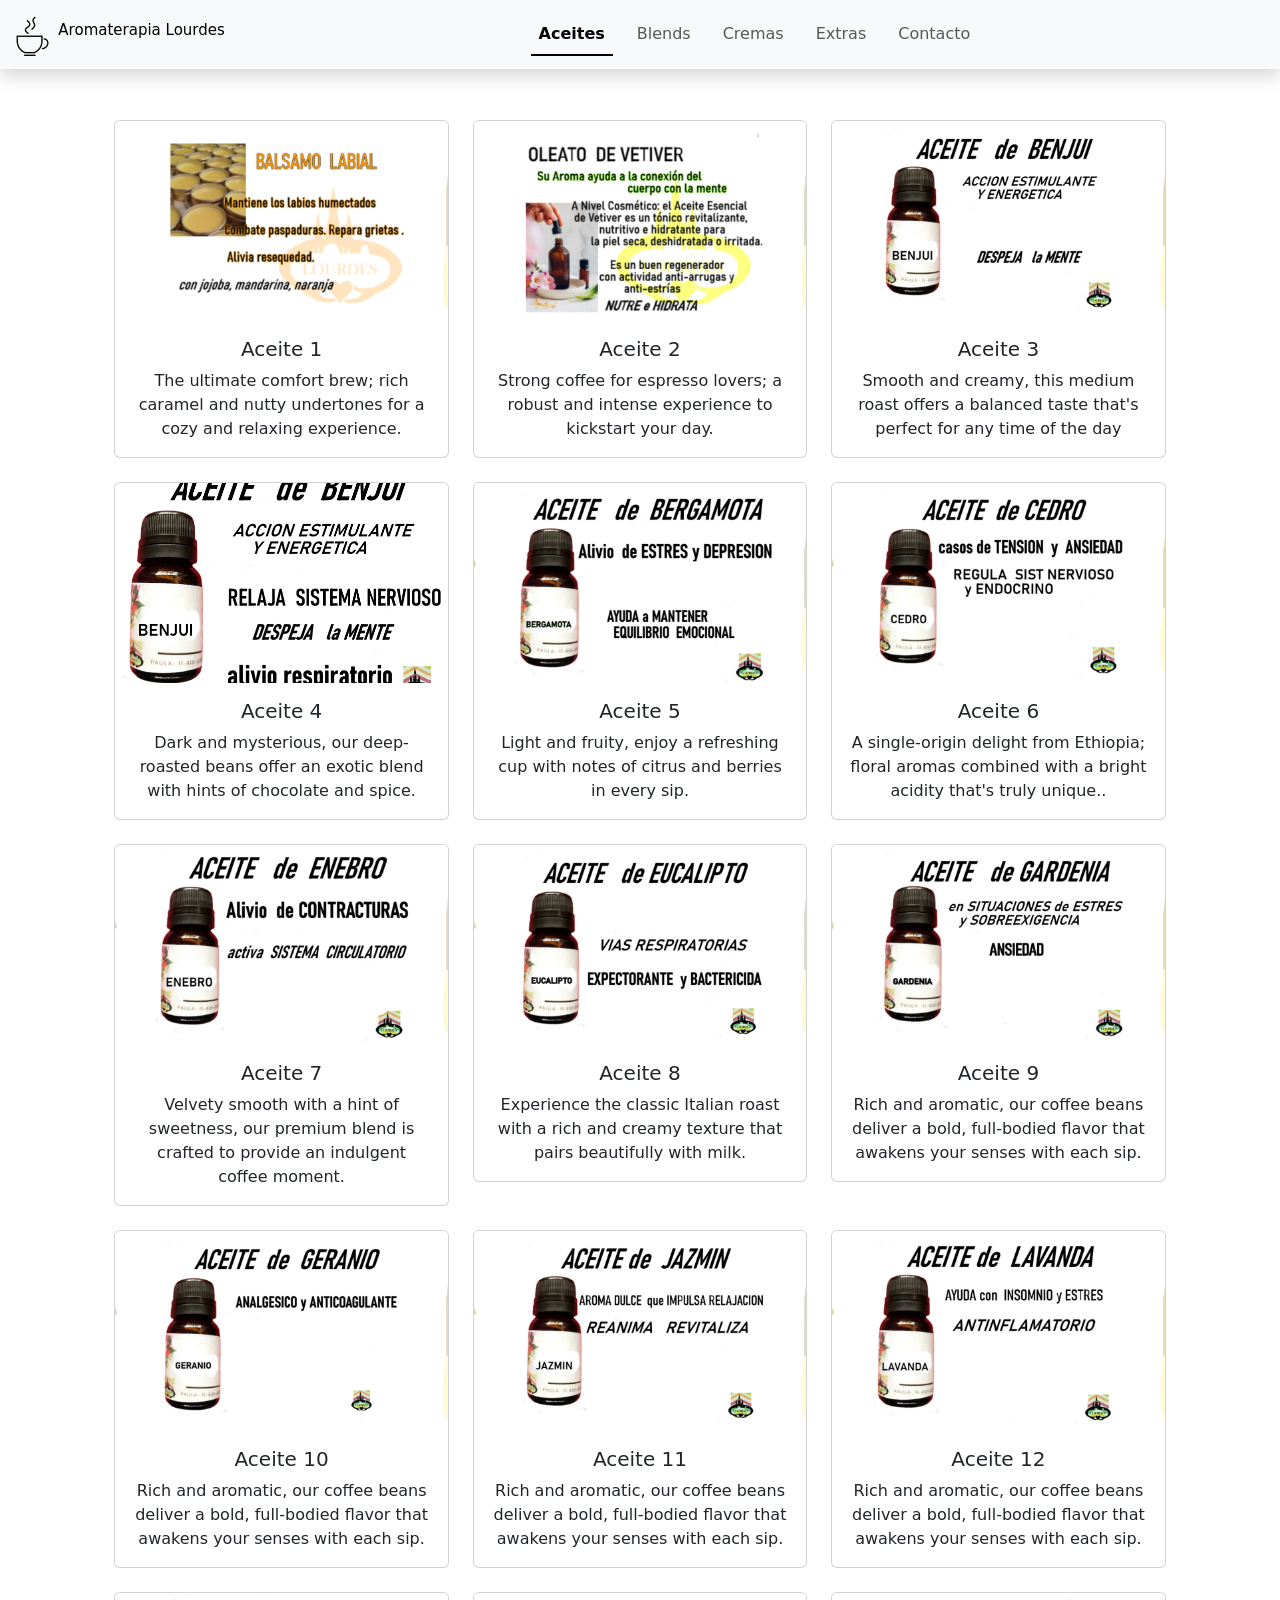
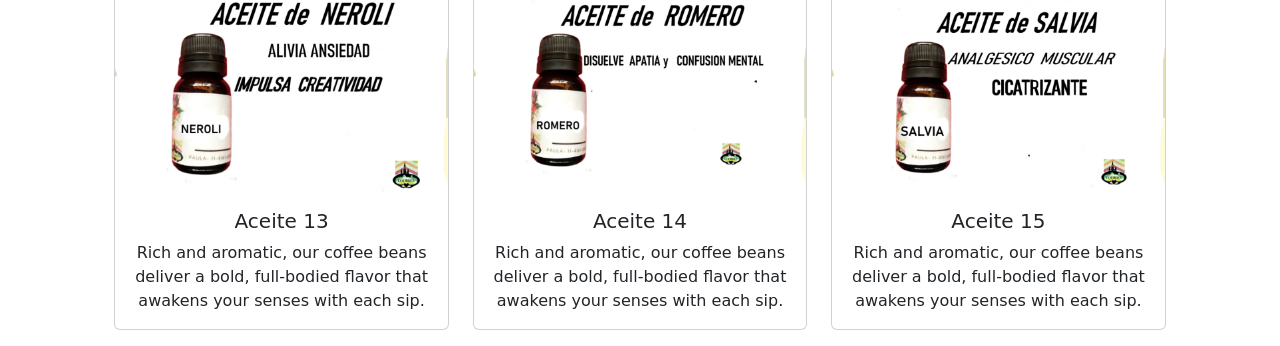
==== commit 8869bac0: "." ====
--- a/index.html
+++ b/index.html
@@ -98,7 +98,7 @@
                 <div class="col">
                     <a data-bs-toggle="modal" data-bs-target="#Aceite4Modal" type="button" class="modalBase" style="text-decoration: none">
                         <div class="card h-100">
-                            <img src="media/image/Coffee_Bag_Mockup_4.jpg" class="card-img-top" alt="...">
+                            <img src="media/image/okPrueba.6 agos/aceites.6 AGOS/benjuiok.png" class="card-img-top" alt="...">
                             <div class="card-body">
                                 <h5 class="card-title">Aceite 4</h5>
                                 <p class="card-text">
@@ -112,7 +112,7 @@
                 <div class="col">
                     <a data-bs-toggle="modal" data-bs-target="#Aceite5Modal" type="button" class="modalBase" style="text-decoration: none">
                         <div class="card h-100">
-                            <img src="media/image/Coffee_Bag_Mockup_5.jpg" class="card-img-top" alt="...">
+                            <img src="media/image/okPrueba.6 agos/aceites.6 AGOS/bergamo 1.jpg" class="card-img-top" alt="...">
                             <div class="card-body">
                                 <h5 class="card-title">Aceite 5</h5>
                                 <p class="card-text">
@@ -126,7 +126,7 @@
                 <div class="col">
                     <a data-bs-toggle="modal" data-bs-target="#Aceite6Modal" type="button" class="modalBase" style="text-decoration: none">
                         <div class="card h-100">
-                            <img src="media/image/Coffee_Bag_Mockup_6.jpg" class="card-img-top" alt="...">
+                            <img src="media/image/okPrueba.6 agos/aceites.6 AGOS/cedro 1.jpg" class="card-img-top" alt="...">
                             <div class="card-body">
                                 <h5 class="card-title">Aceite 6</h5>
                                 <p class="card-text">
@@ -140,7 +140,7 @@
                 <div class="col">
                     <a data-bs-toggle="modal" data-bs-target="#Aceite7Modal" type="button" class="modalBase" style="text-decoration: none">
                         <div class="card h-100">
-                            <img src="media/image/Coffee_Bag_Mockup_7.png" class="card-img-top" alt="...">
+                            <img src="media/image/okPrueba.6 agos/aceites.6 AGOS/enebro1.jpg" class="card-img-top" alt="...">
                             <div class="card-body">
                                 <h5 class="card-title">Aceite 7</h5>
                                 <p class="card-text">
@@ -154,7 +154,7 @@
                 <div class="col">
                     <a data-bs-toggle="modal" data-bs-target="#Aceite8Modal" type="button" class="modalBase" style="text-decoration: none">
                         <div class="card h-100">
-                            <img src="media/image/Coffee_Bag_Mockup_8.png" class="card-img-top" alt="...">
+                            <img src="media/image/okPrueba.6 agos/aceites.6 AGOS/euca1.jpg" class="card-img-top" alt="...">
                             <div class="card-body">
                                 <h5 class="card-title">Aceite 8</h5>
                                 <p class="card-text">
@@ -168,7 +168,7 @@
                 <div class="col">
                     <a data-bs-toggle="modal" data-bs-target="#Aceite9Modal" type="button" class="modalBase" style="text-decoration: none">
                         <div class="card h-100">
-                            <img src="media/image/Coffee_Bag_Mockup_9.png" class="card-img-top" alt="...">
+                            <img src="media/image/okPrueba.6 agos/aceites.6 AGOS/gardenia1.jpg" class="card-img-top" alt="...">
                             <div class="card-body">
                                 <h5 class="card-title">Aceite 9</h5>
                                 <p class="card-text">
@@ -182,7 +182,7 @@
                 <div class="col">
                     <a data-bs-toggle="modal" data-bs-target="#Aceite10Modal" type="button" class="modalBase" style="text-decoration: none">
                         <div class="card h-100">
-                            <img src="media/image/Coffee_Bag_Mockup_9.png" class="card-img-top" alt="...">
+                            <img src="media/image/okPrueba.6 agos/aceites.6 AGOS/geranio1.jpg" class="card-img-top" alt="...">
                             <div class="card-body">
                                 <h5 class="card-title">Aceite 10</h5>
                                 <p class="card-text">
@@ -196,7 +196,7 @@
                 <div class="col">
                     <a data-bs-toggle="modal" data-bs-target="#Aceite11Modal" type="button" class="modalBase" style="text-decoration: none">
                         <div class="card h-100">
-                            <img src="media/image/Coffee_Bag_Mockup_9.png" class="card-img-top" alt="...">
+                            <img src="media/image/okPrueba.6 agos/aceites.6 AGOS/jazmin1.jpg" class="card-img-top" alt="...">
                             <div class="card-body">
                                 <h5 class="card-title">Aceite 11</h5>
                                 <p class="card-text">
@@ -210,7 +210,7 @@
                 <div class="col">
                     <a data-bs-toggle="modal" data-bs-target="#Aceite12Modal" type="button" class="modalBase" style="text-decoration: none">
                         <div class="card h-100">
-                            <img src="media/image/Coffee_Bag_Mockup_9.png" class="card-img-top" alt="...">
+                            <img src="media/image/okPrueba.6 agos/aceites.6 AGOS/lavanda1.jpg" class="card-img-top" alt="...">
                             <div class="card-body">
                                 <h5 class="card-title">Aceite 12</h5>
                                 <p class="card-text">
@@ -224,7 +224,7 @@
                 <div class="col">
                     <a data-bs-toggle="modal" data-bs-target="#Aceite13Modal" type="button" class="modalBase" style="text-decoration: none">
                         <div class="card h-100">
-                            <img src="media/image/Coffee_Bag_Mockup_9.png" class="card-img-top" alt="...">
+                            <img src="media/image/okPrueba.6 agos/aceites.6 AGOS/neroli1.jpg" class="card-img-top" alt="...">
                             <div class="card-body">
                                 <h5 class="card-title">Aceite 13</h5>
                                 <p class="card-text">
@@ -238,7 +238,7 @@
                 <div class="col">
                     <a data-bs-toggle="modal" data-bs-target="#Aceite14Modal" type="button" class="modalBase" style="text-decoration: none">
                         <div class="card h-100">
-                            <img src="media/image/Coffee_Bag_Mockup_9.png" class="card-img-top" alt="...">
+                            <img src="media/image/okPrueba.6 agos/aceites.6 AGOS/romero1.jpg" class="card-img-top" alt="...">
                             <div class="card-body">
                                 <h5 class="card-title">Aceite 14</h5>
                                 <p class="card-text">
@@ -252,7 +252,7 @@
                 <div class="col">
                     <a data-bs-toggle="modal" data-bs-target="#Aceite15Modal" type="button" class="modalBase" style="text-decoration: none">
                         <div class="card h-100">
-                            <img src="media/image/Coffee_Bag_Mockup_9.png" class="card-img-top" alt="...">
+                            <img src="media/image/okPrueba.6 agos/aceites.6 AGOS/salvia1.jpg" class="card-img-top" alt="...">
                             <div class="card-body">
                                 <h5 class="card-title">Aceite 15</h5>
                                 <p class="card-text">
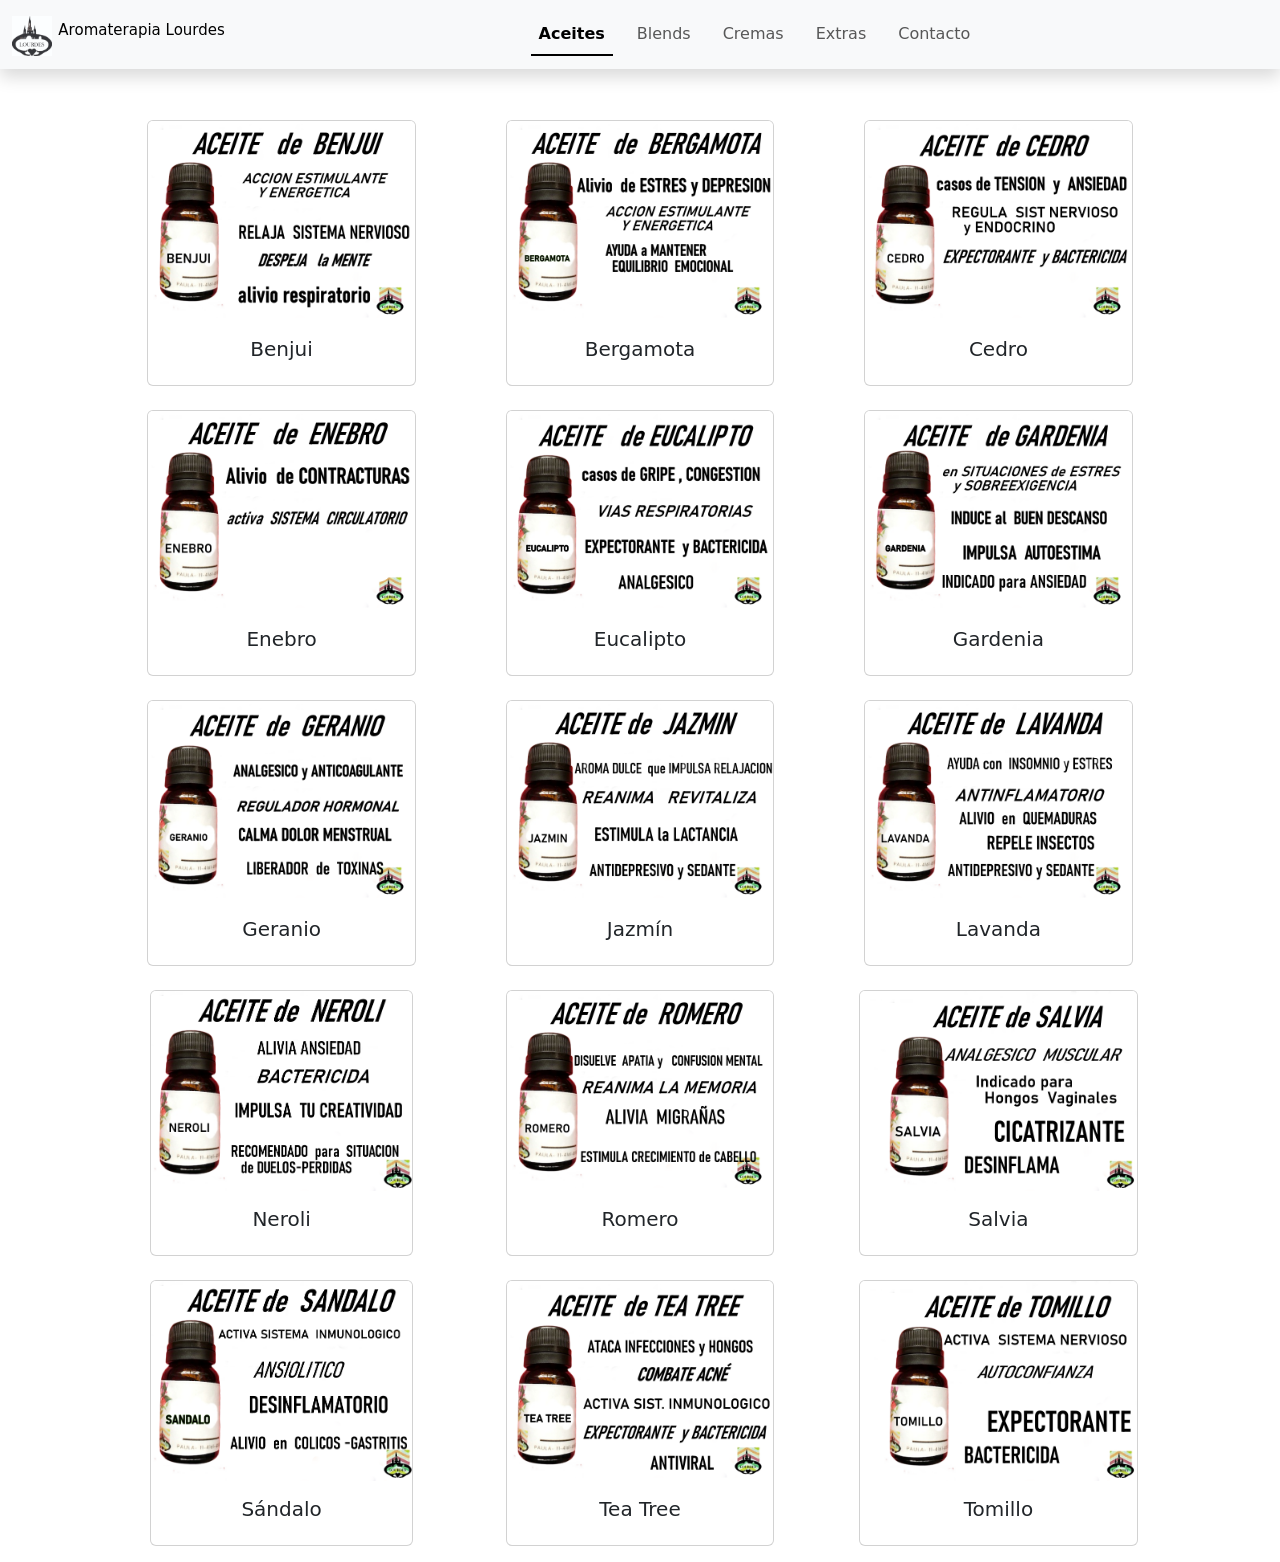
==== commit b5a3dd37: "Modificaciones: - Añadidas imágenes de la sección Aceites y Blends, junto con la descripcion de la m" ====
--- a/index.html
+++ b/index.html
@@ -16,7 +16,7 @@
         <nav class="navbar navbar-expand-lg">
             <div class="container-fluid">
                 <a class="navbar-brand" href="index.html">
-                    <img src="media/image/CoffeeIcon.png" alt="Aromaterapia Lourdes Icon" width="40" height="40" class="d-inline-block align-text-top">
+                    <img src="media/image/LOGO%20BN%20transparente.jpg" alt="Aromaterapia Lourdes Icon" width="40" height="40" class="d-inline-block align-text-top">
                     <span style="font-size: 15px">Aromaterapia Lourdes</span>
                 </a>
                 <button class="navbar-toggler" type="button" data-bs-toggle="collapse" data-bs-target="#navbarSupportedContent" aria-controls="navbarSupportedContent" aria-expanded="false" aria-label="Toggle navigation">
@@ -56,12 +56,11 @@
                 <div class="col">
                     <a data-bs-toggle="modal" data-bs-target="#Aceite1Modal" type="button" class="modalBase" style="text-decoration: none">
                         <div class="card h-100">
-                            <img src="media/image/Prueba1.jpg" class="card-img-top" alt="...">
-                            <div class="card-body">
-                                <h5 class="card-title">Aceite 1</h5>
-                                <p class="card-text">
-                                    The ultimate comfort brew; rich caramel
-                                    and nutty undertones for a cozy and relaxing experience.
+                            <img src="media/image/aceites/benjuiok.png" class="card-img-top" alt="...">
+                            <div class="card-body">
+                                <h5 class="card-title">Benjui</h5>
+                                <p class="card-text">
+                                 <!--- texto ---->
                                 </p>
                             </div>
                         </div>
@@ -70,12 +69,11 @@
                 <div class="col">
                     <a data-bs-toggle="modal" data-bs-target="#Aceite2Modal" type="button" class="modalBase" style="text-decoration: none">
                         <div class="card h-100">
-                            <img src="media/image/Prueba2.jpg" class="card-img-top" alt="...">
-                            <div class="card-body">
-                                <h5 class="card-title">Aceite 2</h5>
-                                <p class="card-text">
-                                    Strong coffee for espresso lovers;
-                                    a robust and intense experience to kickstart your day.
+                            <img src="media/image/aceites/BERGAMO.%20Ok.png" class="card-img-top" alt="...">
+                            <div class="card-body">
+                                <h5 class="card-title">Bergamota</h5>
+                                <p class="card-text">
+                                    <!--- texto ---->
                                 </p>
                             </div>
                         </div>
@@ -84,12 +82,11 @@
                 <div class="col">
                     <a data-bs-toggle="modal" data-bs-target="#Aceite3Modal" type="button" class="modalBase" style="text-decoration: none">
                         <div class="card h-100">
-                            <img src="media/image/Prueba3.jpg" class="card-img-top" alt="...">
-                            <div class="card-body">
-                                <h5 class="card-title">Aceite 3</h5>
-                                <p class="card-text">
-                                    Smooth and creamy, this medium roast offers
-                                    a balanced taste that's perfect for any time of the day
+                            <img src="media/image/aceites/CEDROOk.png" class="card-img-top" alt="...">
+                            <div class="card-body">
+                                <h5 class="card-title">Cedro</h5>
+                                <p class="card-text">
+                                    <!--- texto ---->
                                 </p>
                             </div>
                         </div>
@@ -98,12 +95,11 @@
                 <div class="col">
                     <a data-bs-toggle="modal" data-bs-target="#Aceite4Modal" type="button" class="modalBase" style="text-decoration: none">
                         <div class="card h-100">
-                            <img src="media/image/okPrueba.6 agos/aceites.6 AGOS/benjuiok.png" class="card-img-top" alt="...">
-                            <div class="card-body">
-                                <h5 class="card-title">Aceite 4</h5>
-                                <p class="card-text">
-                                    Dark and mysterious, our deep-roasted beans
-                                    offer an exotic blend with hints of chocolate and spice.
+                            <img src="media/image/aceites/ENEBROk.png" class="card-img-top" alt="...">
+                            <div class="card-body">
+                                <h5 class="card-title">Enebro</h5>
+                                <p class="card-text">
+                                    <!--- texto ---->
                                 </p>
                             </div>
                         </div>
@@ -112,12 +108,11 @@
                 <div class="col">
                     <a data-bs-toggle="modal" data-bs-target="#Aceite5Modal" type="button" class="modalBase" style="text-decoration: none">
                         <div class="card h-100">
-                            <img src="media/image/okPrueba.6 agos/aceites.6 AGOS/bergamo 1.jpg" class="card-img-top" alt="...">
-                            <div class="card-body">
-                                <h5 class="card-title">Aceite 5</h5>
-                                <p class="card-text">
-                                    Light and fruity, enjoy a refreshing
-                                    cup with notes of citrus and berries in every sip.
+                            <img src="media/image/aceites/EUCALIOk.png" class="card-img-top" alt="...">
+                            <div class="card-body">
+                                <h5 class="card-title">Eucalipto</h5>
+                                <p class="card-text">
+                                    <!--- texto ---->
                                 </p>
                             </div>
                         </div>
@@ -126,12 +121,11 @@
                 <div class="col">
                     <a data-bs-toggle="modal" data-bs-target="#Aceite6Modal" type="button" class="modalBase" style="text-decoration: none">
                         <div class="card h-100">
-                            <img src="media/image/okPrueba.6 agos/aceites.6 AGOS/cedro 1.jpg" class="card-img-top" alt="...">
-                            <div class="card-body">
-                                <h5 class="card-title">Aceite 6</h5>
-                                <p class="card-text">
-                                    A single-origin delight from Ethiopia;
-                                    floral aromas combined with a bright acidity that's truly unique..
+                            <img src="media/image/aceites/GARDENIAOk.png" class="card-img-top" alt="...">
+                            <div class="card-body">
+                                <h5 class="card-title">Gardenia</h5>
+                                <p class="card-text">
+                                    <!--- texto ---->
                                 </p>
                             </div>
                         </div>
@@ -140,26 +134,26 @@
                 <div class="col">
                     <a data-bs-toggle="modal" data-bs-target="#Aceite7Modal" type="button" class="modalBase" style="text-decoration: none">
                         <div class="card h-100">
-                            <img src="media/image/okPrueba.6 agos/aceites.6 AGOS/enebro1.jpg" class="card-img-top" alt="...">
-                            <div class="card-body">
-                                <h5 class="card-title">Aceite 7</h5>
-                                <p class="card-text">
-                                    Velvety smooth with a hint of sweetness,
-                                    our premium blend is crafted to provide an indulgent coffee moment.
-                                </p>
-                            </div>
-                        </div>
-                    </a>
-                </div>
+                            <img src="media/image/aceites/GERANIO.Ok.png" class="card-img-top" alt="...">
+                            <div class="card-body">
+                                <h5 class="card-title">Geranio</h5>
+                                <p class="card-text">
+                                    <!--- texto ---->
+                                </p>
+                            </div>
+                        </div>
+                    </a>
+                </div>
+
+
                 <div class="col">
                     <a data-bs-toggle="modal" data-bs-target="#Aceite8Modal" type="button" class="modalBase" style="text-decoration: none">
                         <div class="card h-100">
-                            <img src="media/image/okPrueba.6 agos/aceites.6 AGOS/euca1.jpg" class="card-img-top" alt="...">
-                            <div class="card-body">
-                                <h5 class="card-title">Aceite 8</h5>
-                                <p class="card-text">
-                                    Experience the classic Italian roast
-                                    with a rich and creamy texture that pairs beautifully with milk.
+                            <img src="media/image/aceites/JAZMINok.png" class="card-img-top" alt="...">
+                            <div class="card-body">
+                                <h5 class="card-title">Jazmín</h5>
+                                <p class="card-text">
+                                    <!--- texto ---->
                                 </p>
                             </div>
                         </div>
@@ -168,12 +162,11 @@
                 <div class="col">
                     <a data-bs-toggle="modal" data-bs-target="#Aceite9Modal" type="button" class="modalBase" style="text-decoration: none">
                         <div class="card h-100">
-                            <img src="media/image/okPrueba.6 agos/aceites.6 AGOS/gardenia1.jpg" class="card-img-top" alt="...">
-                            <div class="card-body">
-                                <h5 class="card-title">Aceite 9</h5>
-                                <p class="card-text">
-                                    Rich and aromatic, our coffee beans deliver a bold,
-                                    full-bodied flavor that awakens your senses with each sip.
+                            <img src="media/image/aceites/LAVANDAok.png" class="card-img-top" alt="...">
+                            <div class="card-body">
+                                <h5 class="card-title">Lavanda</h5>
+                                <p class="card-text">
+                                    <!--- texto ---->
                                 </p>
                             </div>
                         </div>
@@ -182,12 +175,11 @@
                 <div class="col">
                     <a data-bs-toggle="modal" data-bs-target="#Aceite10Modal" type="button" class="modalBase" style="text-decoration: none">
                         <div class="card h-100">
-                            <img src="media/image/okPrueba.6 agos/aceites.6 AGOS/geranio1.jpg" class="card-img-top" alt="...">
-                            <div class="card-body">
-                                <h5 class="card-title">Aceite 10</h5>
-                                <p class="card-text">
-                                    Rich and aromatic, our coffee beans deliver a bold,
-                                    full-bodied flavor that awakens your senses with each sip.
+                            <img src="media/image/aceites/NEROLIok.png" class="card-img-top" alt="...">
+                            <div class="card-body">
+                                <h5 class="card-title">Neroli</h5>
+                                <p class="card-text">
+                                    <!--- texto ---->
                                 </p>
                             </div>
                         </div>
@@ -196,12 +188,11 @@
                 <div class="col">
                     <a data-bs-toggle="modal" data-bs-target="#Aceite11Modal" type="button" class="modalBase" style="text-decoration: none">
                         <div class="card h-100">
-                            <img src="media/image/okPrueba.6 agos/aceites.6 AGOS/jazmin1.jpg" class="card-img-top" alt="...">
-                            <div class="card-body">
-                                <h5 class="card-title">Aceite 11</h5>
-                                <p class="card-text">
-                                    Rich and aromatic, our coffee beans deliver a bold,
-                                    full-bodied flavor that awakens your senses with each sip.
+                            <img src="media/image/aceites/ROMEROok.png" class="card-img-top" alt="...">
+                            <div class="card-body">
+                                <h5 class="card-title">Romero</h5>
+                                <p class="card-text">
+                                    <!--- texto ---->
                                 </p>
                             </div>
                         </div>
@@ -210,12 +201,11 @@
                 <div class="col">
                     <a data-bs-toggle="modal" data-bs-target="#Aceite12Modal" type="button" class="modalBase" style="text-decoration: none">
                         <div class="card h-100">
-                            <img src="media/image/okPrueba.6 agos/aceites.6 AGOS/lavanda1.jpg" class="card-img-top" alt="...">
-                            <div class="card-body">
-                                <h5 class="card-title">Aceite 12</h5>
-                                <p class="card-text">
-                                    Rich and aromatic, our coffee beans deliver a bold,
-                                    full-bodied flavor that awakens your senses with each sip.
+                            <img src="media/image/aceites/SALVIA.ok.png" class="card-img-top" alt="...">
+                            <div class="card-body">
+                                <h5 class="card-title">Salvia</h5>
+                                <p class="card-text">
+                                    <!--- texto ---->
                                 </p>
                             </div>
                         </div>
@@ -224,12 +214,11 @@
                 <div class="col">
                     <a data-bs-toggle="modal" data-bs-target="#Aceite13Modal" type="button" class="modalBase" style="text-decoration: none">
                         <div class="card h-100">
-                            <img src="media/image/okPrueba.6 agos/aceites.6 AGOS/neroli1.jpg" class="card-img-top" alt="...">
-                            <div class="card-body">
-                                <h5 class="card-title">Aceite 13</h5>
-                                <p class="card-text">
-                                    Rich and aromatic, our coffee beans deliver a bold,
-                                    full-bodied flavor that awakens your senses with each sip.
+                            <img src="media/image/aceites/SANDALOok.png" class="card-img-top" alt="...">
+                            <div class="card-body">
+                                <h5 class="card-title">Sándalo</h5>
+                                <p class="card-text">
+                                    <!--- texto ---->
                                 </p>
                             </div>
                         </div>
@@ -238,12 +227,11 @@
                 <div class="col">
                     <a data-bs-toggle="modal" data-bs-target="#Aceite14Modal" type="button" class="modalBase" style="text-decoration: none">
                         <div class="card h-100">
-                            <img src="media/image/okPrueba.6 agos/aceites.6 AGOS/romero1.jpg" class="card-img-top" alt="...">
-                            <div class="card-body">
-                                <h5 class="card-title">Aceite 14</h5>
-                                <p class="card-text">
-                                    Rich and aromatic, our coffee beans deliver a bold,
-                                    full-bodied flavor that awakens your senses with each sip.
+                            <img src="media/image/aceites/TEA%20TREEOk.png" class="card-img-top" alt="...">
+                            <div class="card-body">
+                                <h5 class="card-title">Tea Tree</h5>
+                                <p class="card-text">
+                                    <!--- texto ---->
                                 </p>
                             </div>
                         </div>
@@ -252,17 +240,17 @@
                 <div class="col">
                     <a data-bs-toggle="modal" data-bs-target="#Aceite15Modal" type="button" class="modalBase" style="text-decoration: none">
                         <div class="card h-100">
-                            <img src="media/image/okPrueba.6 agos/aceites.6 AGOS/salvia1.jpg" class="card-img-top" alt="...">
-                            <div class="card-body">
-                                <h5 class="card-title">Aceite 15</h5>
-                                <p class="card-text">
-                                    Rich and aromatic, our coffee beans deliver a bold,
-                                    full-bodied flavor that awakens your senses with each sip.
-                                </p>
-                            </div>
-                        </div>
-                    </a>
-                </div>
+                            <img src="media/image/aceites/TOMILLOok.png" class="card-img-top" alt="...">
+                            <div class="card-body">
+                                <h5 class="card-title">Tomillo</h5>
+                                <p class="card-text">
+                                    <!--- texto ---->
+                                </p>
+                            </div>
+                        </div>
+                    </a>
+                </div>
+
             </div>
         </div>
     </div>
@@ -276,27 +264,25 @@
         <div class="modal-dialog modal-dialog-scrollable modal-dialog-centered modal-lg">
             <div class="modal-content">
                 <div class="modal-header">
-                    <h1 class="modal-title fs-5" id="Aceite1ModalLabel">Aceite 1</h1>
-                    <button type="button" class="btn-close" data-bs-dismiss="modal" aria-label="Close"></button>
-                </div>
-                <div class="modal-body">
-                    <div class="row">
-                        <div class="col-8">
-                            Indulge in the rich and aromatic experience of our premium coffee beans.
-                            Each bag is a testament to our unwavering commitment to quality and excellence in coffee.
-                            Sourced from the world's finest coffee-growing regions, our beans are carefully selected to
-                            ensure a diverse and exceptional flavor profile.
-                        </div>
-                        <div class="col-4" style="padding-top: 0.5vh">
-                            <img src="media/image/Coffee_Bag_Mockup_1.jpg" class="img-fluid" alt="...">
-                            <div style="padding-top: 0.5vh">
-                                <text style="color: darkslategrey">Recommended amount: <br>10grams of Aceite per 150ml</text>
-                            </div>
-                        </div>
-                    </div>
-                </div>
-                <div class="modal-footer">
-                    <button type="button" class="btn btn-secondary" data-bs-dismiss="modal">Close</button>
+                    <h1 class="modal-title fs-5" id="Aceite1ModalLabel">Aceite de Benjui</h1>
+                    <button type="button" class="btn-close" data-bs-dismiss="modal" aria-label="Close"></button>
+                </div>
+                <div class="modal-body">
+                    <div class="row">
+                        <div class="col-8">
+                            Ayuda en casos de dermatitis. Acción estimulante y energética. Libera bloqueos.
+                            Calma sistema nervioso. Útil en casos de: depresión, agotamiento mental y emocional.
+                        </div>
+                        <div class="col-4" style="padding-top: 0.5vh">
+                            <img src="media/image/aceites/benjuiok.png" class="img-fluid" alt="...">
+                            <div style="padding-top: 0.5vh">
+                                <text style="color: darkslategrey">Cantidad: 10ml</text>
+                            </div>
+                        </div>
+                    </div>
+                </div>
+                <div class="modal-footer">
+                    <button type="button" class="btn btn-secondary" data-bs-dismiss="modal">Cerrar</button>
                 </div>
             </div>
         </div>
@@ -307,25 +293,26 @@
         <div class="modal-dialog modal-dialog-scrollable modal-dialog-centered modal-lg">
             <div class="modal-content">
                 <div class="modal-header">
-                    <h1 class="modal-title fs-5" id="Aceite2ModalLabel">Aceite 2</h1>
-                    <button type="button" class="btn-close" data-bs-dismiss="modal" aria-label="Close"></button>
-                </div>
-                <div class="modal-body">
-                    <div class="row">
-                        <div class="col-8">
-                            Discover the smooth and velvety taste of our Coffee 2. Each cup offers a harmonious blend
-                            that is both refreshing and comforting.
-                        </div>
-                        <div class="col-4" style="padding-top: 0.5vh">
-                            <img src="media/image/Coffee_Bag_Mockup_2.jpg" class="img-fluid" alt="...">
-                            <div style="padding-top: 0.5vh">
-                                <text style="color: darkslategrey">Recommended amount: <br>10grams of Aceite per 150ml</text>
-                            </div>
-                        </div>
-                    </div>
-                </div>
-                <div class="modal-footer">
-                    <button type="button" class="btn btn-secondary" data-bs-dismiss="modal">Close</button>
+                    <h1 class="modal-title fs-5" id="Aceite2ModalLabel">Aceite de Bergamota</h1>
+                    <button type="button" class="btn-close" data-bs-dismiss="modal" aria-label="Close"></button>
+                </div>
+                <div class="modal-body">
+                    <div class="row">
+                        <div class="col-8">
+                            Analgésico antidepresivo, equilibrio emocional. Calma la tensión nerviosa actuando como sedante.
+                            Favorece producción d serotonina. Reduce la ansiedad y el estrés. Ideal para casos de depresión.
+                            Brinda autoconfianza y seguridad.
+                        </div>
+                        <div class="col-4" style="padding-top: 0.5vh">
+                            <img src="media/image/aceites/BERGAMO.%20Ok.png" class="img-fluid" alt="...">
+                            <div style="padding-top: 0.5vh">
+                                <text style="color: darkslategrey">Cantidad: 10ml</text>
+                            </div>
+                        </div>
+                    </div>
+                </div>
+                <div class="modal-footer">
+                    <button type="button" class="btn btn-secondary" data-bs-dismiss="modal">Cerrar</button>
                 </div>
             </div>
         </div>
@@ -336,25 +323,25 @@
         <div class="modal-dialog modal-dialog-scrollable modal-dialog-centered modal-lg">
             <div class="modal-content">
                 <div class="modal-header">
-                    <h1 class="modal-title fs-5" id="Aceite3ModalLabel">Aceite 3</h1>
-                    <button type="button" class="btn-close" data-bs-dismiss="modal" aria-label="Close"></button>
-                </div>
-                <div class="modal-body">
-                    <div class="row">
-                        <div class="col-8">
-                            Immerse yourself in the exotic flavors of our Coffee 3. Carefully sourced from distant lands,
-                            this coffee promises an adventure with every sip.
-                        </div>
-                        <div class="col-4" style="padding-top: 0.5vh">
-                            <img src="media/image/Coffee_Bag_Mockup_3.jpg" class="img-fluid" alt="...">
-                            <div style="padding-top: 0.5vh">
-                                <text style="color: darkslategrey">Recommended amount: <br>10grams of Aceite per 150ml</text>
-                            </div>
-                        </div>
-                    </div>
-                </div>
-                <div class="modal-footer">
-                    <button type="button" class="btn btn-secondary" data-bs-dismiss="modal">Close</button>
+                    <h1 class="modal-title fs-5" id="Aceite3ModalLabel">Aceite de Cedro</h1>
+                    <button type="button" class="btn-close" data-bs-dismiss="modal" aria-label="Close"></button>
+                </div>
+                <div class="modal-body">
+                    <div class="row">
+                        <div class="col-8">
+                            Recomendado en casos de tensión y ansiedad. Impulsa sentimientos de autoconfianza y fortaleza.
+                            Tonifica los músculos.
+                        </div>
+                        <div class="col-4" style="padding-top: 0.5vh">
+                            <img src="media/image/aceites/CEDROOk.png" class="img-fluid" alt="...">
+                            <div style="padding-top: 0.5vh">
+                                <text style="color: darkslategrey">Cantidad: 10ml</text>
+                            </div>
+                        </div>
+                    </div>
+                </div>
+                <div class="modal-footer">
+                    <button type="button" class="btn btn-secondary" data-bs-dismiss="modal">Cerrar</button>
                 </div>
             </div>
         </div>
@@ -365,25 +352,25 @@
         <div class="modal-dialog modal-dialog-scrollable modal-dialog-centered modal-lg">
             <div class="modal-content">
                 <div class="modal-header">
-                    <h1 class="modal-title fs-5" id="Aceite4ModalLabel">Aceite 4</h1>
-                    <button type="button" class="btn-close" data-bs-dismiss="modal" aria-label="Close"></button>
-                </div>
-                <div class="modal-body">
-                    <div class="row">
-                        <div class="col-8">
-                            Experience the balance and complexity of our Coffee 4. Perfectly roasted to bring out
-                            its intricate notes, this coffee is for those who appreciate a refined taste.
-                        </div>
-                        <div class="col-4" style="padding-top: 0.5vh">
-                            <img src="media/image/Coffee_Bag_Mockup_4.jpg" class="img-fluid" alt="...">
-                            <div style="padding-top: 0.5vh">
-                                <text style="color: darkslategrey">Recommended amount: <br>10grams of Aceite per 150ml</text>
-                            </div>
-                        </div>
-                    </div>
-                </div>
-                <div class="modal-footer">
-                    <button type="button" class="btn btn-secondary" data-bs-dismiss="modal">Close</button>
+                    <h1 class="modal-title fs-5" id="Aceite4ModalLabel">Aceite de Enebro</h1>
+                    <button type="button" class="btn-close" data-bs-dismiss="modal" aria-label="Close"></button>
+                </div>
+                <div class="modal-body">
+                    <div class="row">
+                        <div class="col-8">
+                            Ideal para tema músculos: suaviza calambres, contracturas y activa el sistema circulatorio.
+                            Recomendado para artritis, reuma. Accion estimulante y energética
+                        </div>
+                        <div class="col-4" style="padding-top: 0.5vh">
+                            <img src="media/image/aceites/ENEBROk.png" class="img-fluid" alt="...">
+                            <div style="padding-top: 0.5vh">
+                                <text style="color: darkslategrey">Cantidad: 10ml</text>
+                            </div>
+                        </div>
+                    </div>
+                </div>
+                <div class="modal-footer">
+                    <button type="button" class="btn btn-secondary" data-bs-dismiss="modal">Cerrar</button>
                 </div>
             </div>
         </div>
@@ -394,25 +381,25 @@
         <div class="modal-dialog modal-dialog-scrollable modal-dialog-centered modal-lg">
             <div class="modal-content">
                 <div class="modal-header">
-                    <h1 class="modal-title fs-5" id="Aceite5ModalLabel">Aceite 5</h1>
-                    <button type="button" class="btn-close" data-bs-dismiss="modal" aria-label="Close"></button>
-                </div>
-                <div class="modal-body">
-                    <div class="row">
-                        <div class="col-8">
-                            Savor the bright and lively flavors of our Coffee 5. Ideal for those who enjoy a refreshing
-                            cup that awakens their senses.
-                        </div>
-                        <div class="col-4" style="padding-top: 0.5vh">
-                            <img src="media/image/Coffee_Bag_Mockup_5.jpg" class="img-fluid" alt="...">
-                            <div style="padding-top: 0.5vh">
-                                <text style="color: darkslategrey">Recommended amount: <br>10grams of Aceite per 150ml</text>
-                            </div>
-                        </div>
-                    </div>
-                </div>
-                <div class="modal-footer">
-                    <button type="button" class="btn btn-secondary" data-bs-dismiss="modal">Close</button>
+                    <h1 class="modal-title fs-5" id="Aceite5ModalLabel">Aceite de Eucalipto</h1>
+                    <button type="button" class="btn-close" data-bs-dismiss="modal" aria-label="Close"></button>
+                </div>
+                <div class="modal-body">
+                    <div class="row">
+                        <div class="col-8">
+                            Ayuda con vías respiratorias (expectorante). Efecto analgésico y antiinflamatorio.
+                            Balsamico.Eficaz bactericida en vías respiratorias.  Activa la circulación.
+                        </div>
+                        <div class="col-4" style="padding-top: 0.5vh">
+                            <img src="media/image/aceites/EUCALIOk.png" class="img-fluid" alt="...">
+                            <div style="padding-top: 0.5vh">
+                                <text style="color: darkslategrey">Cantidad: 10ml</text>
+                            </div>
+                        </div>
+                    </div>
+                </div>
+                <div class="modal-footer">
+                    <button type="button" class="btn btn-secondary" data-bs-dismiss="modal">Cerrar</button>
                 </div>
             </div>
         </div>
@@ -423,25 +410,24 @@
         <div class="modal-dialog modal-dialog-scrollable modal-dialog-centered modal-lg">
             <div class="modal-content">
                 <div class="modal-header">
-                    <h1 class="modal-title fs-5" id="Aceite6ModalLabel">Aceite 6</h1>
-                    <button type="button" class="btn-close" data-bs-dismiss="modal" aria-label="Close"></button>
-                </div>
-                <div class="modal-body">
-                    <div class="row">
-                        <div class="col-8">
-                            Enjoy the rich and full-bodied taste of our Coffee 6. Roasted to perfection, this coffee
-                            offers a robust and satisfying experience.
-                        </div>
-                        <div class="col-4" style="padding-top: 0.5vh">
-                            <img src="media/image/Coffee_Bag_Mockup_6.jpg" class="img-fluid" alt="...">
-                            <div style="padding-top: 0.5vh">
-                                <text style="color: darkslategrey">Recommended amount: <br>10grams of Aceite per 150ml</text>
-                            </div>
-                        </div>
-                    </div>
-                </div>
-                <div class="modal-footer">
-                    <button type="button" class="btn btn-secondary" data-bs-dismiss="modal">Close</button>
+                    <h1 class="modal-title fs-5" id="Aceite6ModalLabel">Aceite de Gardenia</h1>
+                    <button type="button" class="btn-close" data-bs-dismiss="modal" aria-label="Close"></button>
+                </div>
+                <div class="modal-body">
+                    <div class="row">
+                        <div class="col-8">
+                            DESCRIPCION NO ENCONTRADA PARA GARDENIA
+                        </div>
+                        <div class="col-4" style="padding-top: 0.5vh">
+                            <img src="media/image/aceites/GARDENIAOk.png" class="img-fluid" alt="...">
+                            <div style="padding-top: 0.5vh">
+                                <text style="color: darkslategrey">Cantidad: 10ml</text>
+                            </div>
+                        </div>
+                    </div>
+                </div>
+                <div class="modal-footer">
+                    <button type="button" class="btn btn-secondary" data-bs-dismiss="modal">Cerrar</button>
                 </div>
             </div>
         </div>
@@ -452,25 +438,26 @@
         <div class="modal-dialog modal-dialog-scrollable modal-dialog-centered modal-lg">
             <div class="modal-content">
                 <div class="modal-header">
-                    <h1 class="modal-title fs-5" id="Aceite7ModalLabel">Aceite 7</h1>
-                    <button type="button" class="btn-close" data-bs-dismiss="modal" aria-label="Close"></button>
-                </div>
-                <div class="modal-body">
-                    <div class="row">
-                        <div class="col-8">
-                            Discover the unique blend of our Coffee 7, designed to offer a delightful and memorable taste
-                            experience with every sip.
-                        </div>
-                        <div class="col-4" style="padding-top: 0.5vh">
-                            <img src="media/image/Coffee_Bag_Mockup_7.png" class="img-fluid" alt="...">
-                            <div style="padding-top: 0.5vh">
-                                <text style="color: darkslategrey">Recommended amount: <br>10grams of Aceite per 150ml</text>
-                            </div>
-                        </div>
-                    </div>
-                </div>
-                <div class="modal-footer">
-                    <button type="button" class="btn btn-secondary" data-bs-dismiss="modal">Close</button>
+                    <h1 class="modal-title fs-5" id="Aceite7ModalLabel">Aceite de Geranio</h1>
+                    <button type="button" class="btn-close" data-bs-dismiss="modal" aria-label="Close"></button>
+                </div>
+                <div class="modal-body">
+                    <div class="row">
+                        <div class="col-8">
+                            Analgésico y anticoagulante, tónico astringente y antiséptico. Calma el sistema nervioso en
+                            situaciones de ansiedad y depresión. Regulador del sistema hormonal. Útil en casos de dolores menstruales.
+                            Diurético, descongestivo del sistema urinario. Ayuda en pieles mixtas o deshidratadas a equilibrar la secreción sebácea.
+                        </div>
+                        <div class="col-4" style="padding-top: 0.5vh">
+                            <img src="media/image/aceites/GERANIO.Ok.png" class="img-fluid" alt="...">
+                            <div style="padding-top: 0.5vh">
+                                <text style="color: darkslategrey">Cantidad: 10ml</text>
+                            </div>
+                        </div>
+                    </div>
+                </div>
+                <div class="modal-footer">
+                    <button type="button" class="btn btn-secondary" data-bs-dismiss="modal">Cerrar</button>
                 </div>
             </div>
         </div>
@@ -481,25 +468,25 @@
         <div class="modal-dialog modal-dialog-scrollable modal-dialog-centered modal-lg">
             <div class="modal-content">
                 <div class="modal-header">
-                    <h1 class="modal-title fs-5" id="Aceite8ModalLabel">Aceite 8</h1>
-                    <button type="button" class="btn-close" data-bs-dismiss="modal" aria-label="Close"></button>
-                </div>
-                <div class="modal-body">
-                    <div class="row">
-                        <div class="col-8">
-                            Indulge in the smooth and refined flavors of our Coffee 8. A perfect choice for those who
-                            appreciate a sophisticated cup.
-                        </div>
-                        <div class="col-4" style="padding-top: 0.5vh">
-                            <img src="media/image/Coffee_Bag_Mockup_8.png" class="img-fluid" alt="...">
-                            <div style="padding-top: 0.5vh">
-                                <text style="color: darkslategrey">Recommended amount: <br>10grams of Aceite per 150ml</text>
-                            </div>
-                        </div>
-                    </div>
-                </div>
-                <div class="modal-footer">
-                    <button type="button" class="btn btn-secondary" data-bs-dismiss="modal">Close</button>
+                    <h1 class="modal-title fs-5" id="Aceite8ModalLabel">Aceite de Jazmín</h1>
+                    <button type="button" class="btn-close" data-bs-dismiss="modal" aria-label="Close"></button>
+                </div>
+                <div class="modal-body">
+                    <div class="row">
+                        <div class="col-8">
+                            Antidepresivo y sedante. Bálsamo eficaz para pieles secas y sensibles. Genera sentimientos de confianza .
+                            Impulsa la sensualidad. Desinhibe.
+                        </div>
+                        <div class="col-4" style="padding-top: 0.5vh">
+                            <img src="media/image/aceites/JAZMINok.png" class="img-fluid" alt="...">
+                            <div style="padding-top: 0.5vh">
+                                <text style="color: darkslategrey">Cantidad: 10ml</text>
+                            </div>
+                        </div>
+                    </div>
+                </div>
+                <div class="modal-footer">
+                    <button type="button" class="btn btn-secondary" data-bs-dismiss="modal">Cerrar</button>
                 </div>
             </div>
         </div>
@@ -510,25 +497,26 @@
         <div class="modal-dialog modal-dialog-scrollable modal-dialog-centered modal-lg">
             <div class="modal-content">
                 <div class="modal-header">
-                    <h1 class="modal-title fs-5" id="Aceite9ModalLabel">Aceite 9</h1>
-                    <button type="button" class="btn-close" data-bs-dismiss="modal" aria-label="Close"></button>
-                </div>
-                <div class="modal-body">
-                    <div class="row">
-                        <div class="col-8">
-                            Experience the bold and intense flavors of our Coffee 9. Roasted to bring out its deep
-                            character, this coffee is for those who enjoy a rich and robust taste.
-                        </div>
-                        <div class="col-4" style="padding-top: 0.5vh">
-                            <img src="media/image/Coffee_Bag_Mockup_9.png" class="img-fluid" alt="...">
-                            <div style="padding-top: 0.5vh">
-                                <text style="color: darkslategrey">Recommended amount: <br>10grams of Aceite per 150ml</text>
-                            </div>
-                        </div>
-                    </div>
-                </div>
-                <div class="modal-footer">
-                    <button type="button" class="btn btn-secondary" data-bs-dismiss="modal">Close</button>
+                    <h1 class="modal-title fs-5" id="Aceite9ModalLabel">Aceite de Lavanda</h1>
+                    <button type="button" class="btn-close" data-bs-dismiss="modal" aria-label="Close"></button>
+                </div>
+                <div class="modal-body">
+                    <div class="row">
+                        <div class="col-8">
+                            Relajante. Tiene beneficios en tratamiento de quemaduras y eczemas de piel. Antiseptico.
+                            Alivia ansiedad y estrés, recomendado para buen descanso. Repele insectos. Ayuda insomnio.
+                            Se emplea para acompañar momentos de ansiedad pánico y tensión nerviosa.
+                        </div>
+                        <div class="col-4" style="padding-top: 0.5vh">
+                            <img src="media/image/aceites/LAVANDAok.png" class="img-fluid" alt="...">
+                            <div style="padding-top: 0.5vh">
+                                <text style="color: darkslategrey">Cantidad: 10ml</text>
+                            </div>
+                        </div>
+                    </div>
+                </div>
+                <div class="modal-footer">
+                    <button type="button" class="btn btn-secondary" data-bs-dismiss="modal">Cerrar</button>
                 </div>
             </div>
         </div>
@@ -539,25 +527,24 @@
         <div class="modal-dialog modal-dialog-scrollable modal-dialog-centered modal-lg">
             <div class="modal-content">
                 <div class="modal-header">
-                    <h1 class="modal-title fs-5" id="Aceite10ModalLabel">Aceite 9</h1>
-                    <button type="button" class="btn-close" data-bs-dismiss="modal" aria-label="Close"></button>
-                </div>
-                <div class="modal-body">
-                    <div class="row">
-                        <div class="col-8">
-                            Experience the bold and intense flavors of our Coffee 10. Roasted to bring out its deep
-                            character, this coffee is for those who enjoy a rich and robust taste.
-                        </div>
-                        <div class="col-4" style="padding-top: 0.5vh">
-                            <img src="media/image/Coffee_Bag_Mockup_9.png" class="img-fluid" alt="...">
-                            <div style="padding-top: 0.5vh">
-                                <text style="color: darkslategrey">Recommended amount: <br>10grams of Aceite per 150ml</text>
-                            </div>
-                        </div>
-                    </div>
-                </div>
-                <div class="modal-footer">
-                    <button type="button" class="btn btn-secondary" data-bs-dismiss="modal">Close</button>
+                    <h1 class="modal-title fs-5" id="Aceite10ModalLabel">Aceite de Neroli</h1>
+                    <button type="button" class="btn-close" data-bs-dismiss="modal" aria-label="Close"></button>
+                </div>
+                <div class="modal-body">
+                    <div class="row">
+                        <div class="col-8">
+                            Antidepresivo. Alivia la ansiedad, suscita sensación de paz. Efecto armonizador sobre el sistema nervioso simpático.
+                        </div>
+                        <div class="col-4" style="padding-top: 0.5vh">
+                            <img src="media/image/aceites/NEROLIok.png" class="img-fluid" alt="...">
+                            <div style="padding-top: 0.5vh">
+                                <text style="color: darkslategrey">Cantidad: 10ml</text>
+                            </div>
+                        </div>
+                    </div>
+                </div>
+                <div class="modal-footer">
+                    <button type="button" class="btn btn-secondary" data-bs-dismiss="modal">Cerrar</button>
                 </div>
             </div>
         </div>
@@ -568,25 +555,24 @@
         <div class="modal-dialog modal-dialog-scrollable modal-dialog-centered modal-lg">
             <div class="modal-content">
                 <div class="modal-header">
-                    <h1 class="modal-title fs-5" id="Aceite11ModalLabel">Aceite 9</h1>
-                    <button type="button" class="btn-close" data-bs-dismiss="modal" aria-label="Close"></button>
-                </div>
-                <div class="modal-body">
-                    <div class="row">
-                        <div class="col-8">
-                            Experience the bold and intense flavors of our Coffee 11. Roasted to bring out its deep
-                            character, this coffee is for those who enjoy a rich and robust taste.
-                        </div>
-                        <div class="col-4" style="padding-top: 0.5vh">
-                            <img src="media/image/Coffee_Bag_Mockup_9.png" class="img-fluid" alt="...">
-                            <div style="padding-top: 0.5vh">
-                                <text style="color: darkslategrey">Recommended amount: <br>10grams of Aceite per 150ml</text>
-                            </div>
-                        </div>
-                    </div>
-                </div>
-                <div class="modal-footer">
-                    <button type="button" class="btn btn-secondary" data-bs-dismiss="modal">Close</button>
+                    <h1 class="modal-title fs-5" id="Aceite11ModalLabel">Aceite de Romero</h1>
+                    <button type="button" class="btn-close" data-bs-dismiss="modal" aria-label="Close"></button>
+                </div>
+                <div class="modal-body">
+                    <div class="row">
+                        <div class="col-8">
+                            DESCRIPCION NO ENCONTRADA PARA ROMERO
+                        </div>
+                        <div class="col-4" style="padding-top: 0.5vh">
+                            <img src="media/image/aceites/ROMEROok.png" class="img-fluid" alt="...">
+                            <div style="padding-top: 0.5vh">
+                                <text style="color: darkslategrey">Cantidad: 10ml</text>
+                            </div>
+                        </div>
+                    </div>
+                </div>
+                <div class="modal-footer">
+                    <button type="button" class="btn btn-secondary" data-bs-dismiss="modal">Cerrar</button>
                 </div>
             </div>
         </div>
@@ -597,25 +583,24 @@
         <div class="modal-dialog modal-dialog-scrollable modal-dialog-centered modal-lg">
             <div class="modal-content">
                 <div class="modal-header">
-                    <h1 class="modal-title fs-5" id="Aceite12ModalLabel">Aceite 9</h1>
-                    <button type="button" class="btn-close" data-bs-dismiss="modal" aria-label="Close"></button>
-                </div>
-                <div class="modal-body">
-                    <div class="row">
-                        <div class="col-8">
-                            Experience the bold and intense flavors of our Coffee 9. Roasted to bring out its deep
-                            character, this coffee is for those who enjoy a rich and robust taste.
-                        </div>
-                        <div class="col-4" style="padding-top: 0.5vh">
-                            <img src="media/image/Coffee_Bag_Mockup_9.png" class="img-fluid" alt="...">
-                            <div style="padding-top: 0.5vh">
-                                <text style="color: darkslategrey">Recommended amount: <br>10grams of Aceite per 150ml</text>
-                            </div>
-                        </div>
-                    </div>
-                </div>
-                <div class="modal-footer">
-                    <button type="button" class="btn btn-secondary" data-bs-dismiss="modal">Close</button>
+                    <h1 class="modal-title fs-5" id="Aceite12ModalLabel">Aceite de Salvia</h1>
+                    <button type="button" class="btn-close" data-bs-dismiss="modal" aria-label="Close"></button>
+                </div>
+                <div class="modal-body">
+                    <div class="row">
+                        <div class="col-8">
+                            DESCRIPCION NO ENCONTRADA PARA SALVIA
+                        </div>
+                        <div class="col-4" style="padding-top: 0.5vh">
+                            <img src="media/image/aceites/SALVIA.ok.png" class="img-fluid" alt="...">
+                            <div style="padding-top: 0.5vh">
+                                <text style="color: darkslategrey">Cantidad: 10ml</text>
+                            </div>
+                        </div>
+                    </div>
+                </div>
+                <div class="modal-footer">
+                    <button type="button" class="btn btn-secondary" data-bs-dismiss="modal">Cerrar</button>
                 </div>
             </div>
         </div>
@@ -626,25 +611,25 @@
         <div class="modal-dialog modal-dialog-scrollable modal-dialog-centered modal-lg">
             <div class="modal-content">
                 <div class="modal-header">
-                    <h1 class="modal-title fs-5" id="Aceite13ModalLabel">Aceite 9</h1>
-                    <button type="button" class="btn-close" data-bs-dismiss="modal" aria-label="Close"></button>
-                </div>
-                <div class="modal-body">
-                    <div class="row">
-                        <div class="col-8">
-                            Experience the bold and intense flavors of our Coffee 9. Roasted to bring out its deep
-                            character, this coffee is for those who enjoy a rich and robust taste.
-                        </div>
-                        <div class="col-4" style="padding-top: 0.5vh">
-                            <img src="media/image/Coffee_Bag_Mockup_9.png" class="img-fluid" alt="...">
-                            <div style="padding-top: 0.5vh">
-                                <text style="color: darkslategrey">Recommended amount: <br>10grams of Aceite per 150ml</text>
-                            </div>
-                        </div>
-                    </div>
-                </div>
-                <div class="modal-footer">
-                    <button type="button" class="btn btn-secondary" data-bs-dismiss="modal">Close</button>
+                    <h1 class="modal-title fs-5" id="Aceite13ModalLabel">Aceite de Sándalo</h1>
+                    <button type="button" class="btn-close" data-bs-dismiss="modal" aria-label="Close"></button>
+                </div>
+                <div class="modal-body">
+                    <div class="row">
+                        <div class="col-8">
+                            Relaja tensión y ansiedad. Antiinflamatorio. Activa el sistema inmunológico.
+                            Impulsa desbloqueos emocionales, acompaña duelos.
+                        </div>
+                        <div class="col-4" style="padding-top: 0.5vh">
+                            <img src="media/image/aceites/SANDALOok.png" class="img-fluid" alt="...">
+                            <div style="padding-top: 0.5vh">
+                                <text style="color: darkslategrey">Cantidad: 10ml</text>
+                            </div>
+                        </div>
+                    </div>
+                </div>
+                <div class="modal-footer">
+                    <button type="button" class="btn btn-secondary" data-bs-dismiss="modal">Cerrar</button>
                 </div>
             </div>
         </div>
@@ -655,25 +640,25 @@
         <div class="modal-dialog modal-dialog-scrollable modal-dialog-centered modal-lg">
             <div class="modal-content">
                 <div class="modal-header">
-                    <h1 class="modal-title fs-5" id="Aceite14ModalLabel">Aceite 9</h1>
-                    <button type="button" class="btn-close" data-bs-dismiss="modal" aria-label="Close"></button>
-                </div>
-                <div class="modal-body">
-                    <div class="row">
-                        <div class="col-8">
-                            Experience the bold and intense flavors of our Coffee 9. Roasted to bring out its deep
-                            character, this coffee is for those who enjoy a rich and robust taste.
-                        </div>
-                        <div class="col-4" style="padding-top: 0.5vh">
-                            <img src="media/image/Coffee_Bag_Mockup_9.png" class="img-fluid" alt="...">
-                            <div style="padding-top: 0.5vh">
-                                <text style="color: darkslategrey">Recommended amount: <br>10grams of Aceite per 150ml</text>
-                            </div>
-                        </div>
-                    </div>
-                </div>
-                <div class="modal-footer">
-                    <button type="button" class="btn btn-secondary" data-bs-dismiss="modal">Close</button>
+                    <h1 class="modal-title fs-5" id="Aceite14ModalLabel">Aceite de Tea Tree</h1>
+                    <button type="button" class="btn-close" data-bs-dismiss="modal" aria-label="Close"></button>
+                </div>
+                <div class="modal-body">
+                    <div class="row">
+                        <div class="col-8">
+                            Antibiótico y antiviral. Aceite bactericida de amplio espectro. Recomendado para vías respiratorias.
+                            Ataca infecciones y hongos. Recomendado para el acné. Fortalece el sistema inmunológico
+                        </div>
+                        <div class="col-4" style="padding-top: 0.5vh">
+                            <img src="media/image/aceites/TEA%20TREEOk.png" class="img-fluid" alt="...">
+                            <div style="padding-top: 0.5vh">
+                                <text style="color: darkslategrey">Cantidad: 10ml</text>
+                            </div>
+                        </div>
+                    </div>
+                </div>
+                <div class="modal-footer">
+                    <button type="button" class="btn btn-secondary" data-bs-dismiss="modal">Cerrar</button>
                 </div>
             </div>
         </div>
@@ -684,25 +669,26 @@
         <div class="modal-dialog modal-dialog-scrollable modal-dialog-centered modal-lg">
             <div class="modal-content">
                 <div class="modal-header">
-                    <h1 class="modal-title fs-5" id="Aceite15ModalLabel">Aceite 9</h1>
-                    <button type="button" class="btn-close" data-bs-dismiss="modal" aria-label="Close"></button>
-                </div>
-                <div class="modal-body">
-                    <div class="row">
-                        <div class="col-8">
-                            Experience the bold and intense flavors of our Coffee 9. Roasted to bring out its deep
-                            character, this coffee is for those who enjoy a rich and robust taste.
-                        </div>
-                        <div class="col-4" style="padding-top: 0.5vh">
-                            <img src="media/image/Coffee_Bag_Mockup_9.png" class="img-fluid" alt="...">
-                            <div style="padding-top: 0.5vh">
-                                <text style="color: darkslategrey">Recommended amount: <br>10grams of Aceite per 150ml</text>
-                            </div>
-                        </div>
-                    </div>
-                </div>
-                <div class="modal-footer">
-                    <button type="button" class="btn btn-secondary" data-bs-dismiss="modal">Close</button>
+                    <h1 class="modal-title fs-5" id="Aceite15ModalLabel">Aceite de Tomillo</h1>
+                    <button type="button" class="btn-close" data-bs-dismiss="modal" aria-label="Close"></button>
+                </div>
+                <div class="modal-body">
+                    <div class="row">
+                        <div class="col-8">
+                            Expectorante . Descongestiona. Afloja catarro y flema. Indicado para gripe, bronquitis,
+                            resfríos, sinusitis. Activa la circulación previniendo calambres. Activa el sistema inmunológico.
+                            Eficaz expectorante y antibacterial /antimicrobiano
+                        </div>
+                        <div class="col-4" style="padding-top: 0.5vh">
+                            <img src="media/image/aceites/TOMILLOok.png" class="img-fluid" alt="...">
+                            <div style="padding-top: 0.5vh">
+                                <text style="color: darkslategrey">Cantidad: 10ml</text>
+                            </div>
+                        </div>
+                    </div>
+                </div>
+                <div class="modal-footer">
+                    <button type="button" class="btn btn-secondary" data-bs-dismiss="modal">Cerrar</button>
                 </div>
             </div>
         </div>
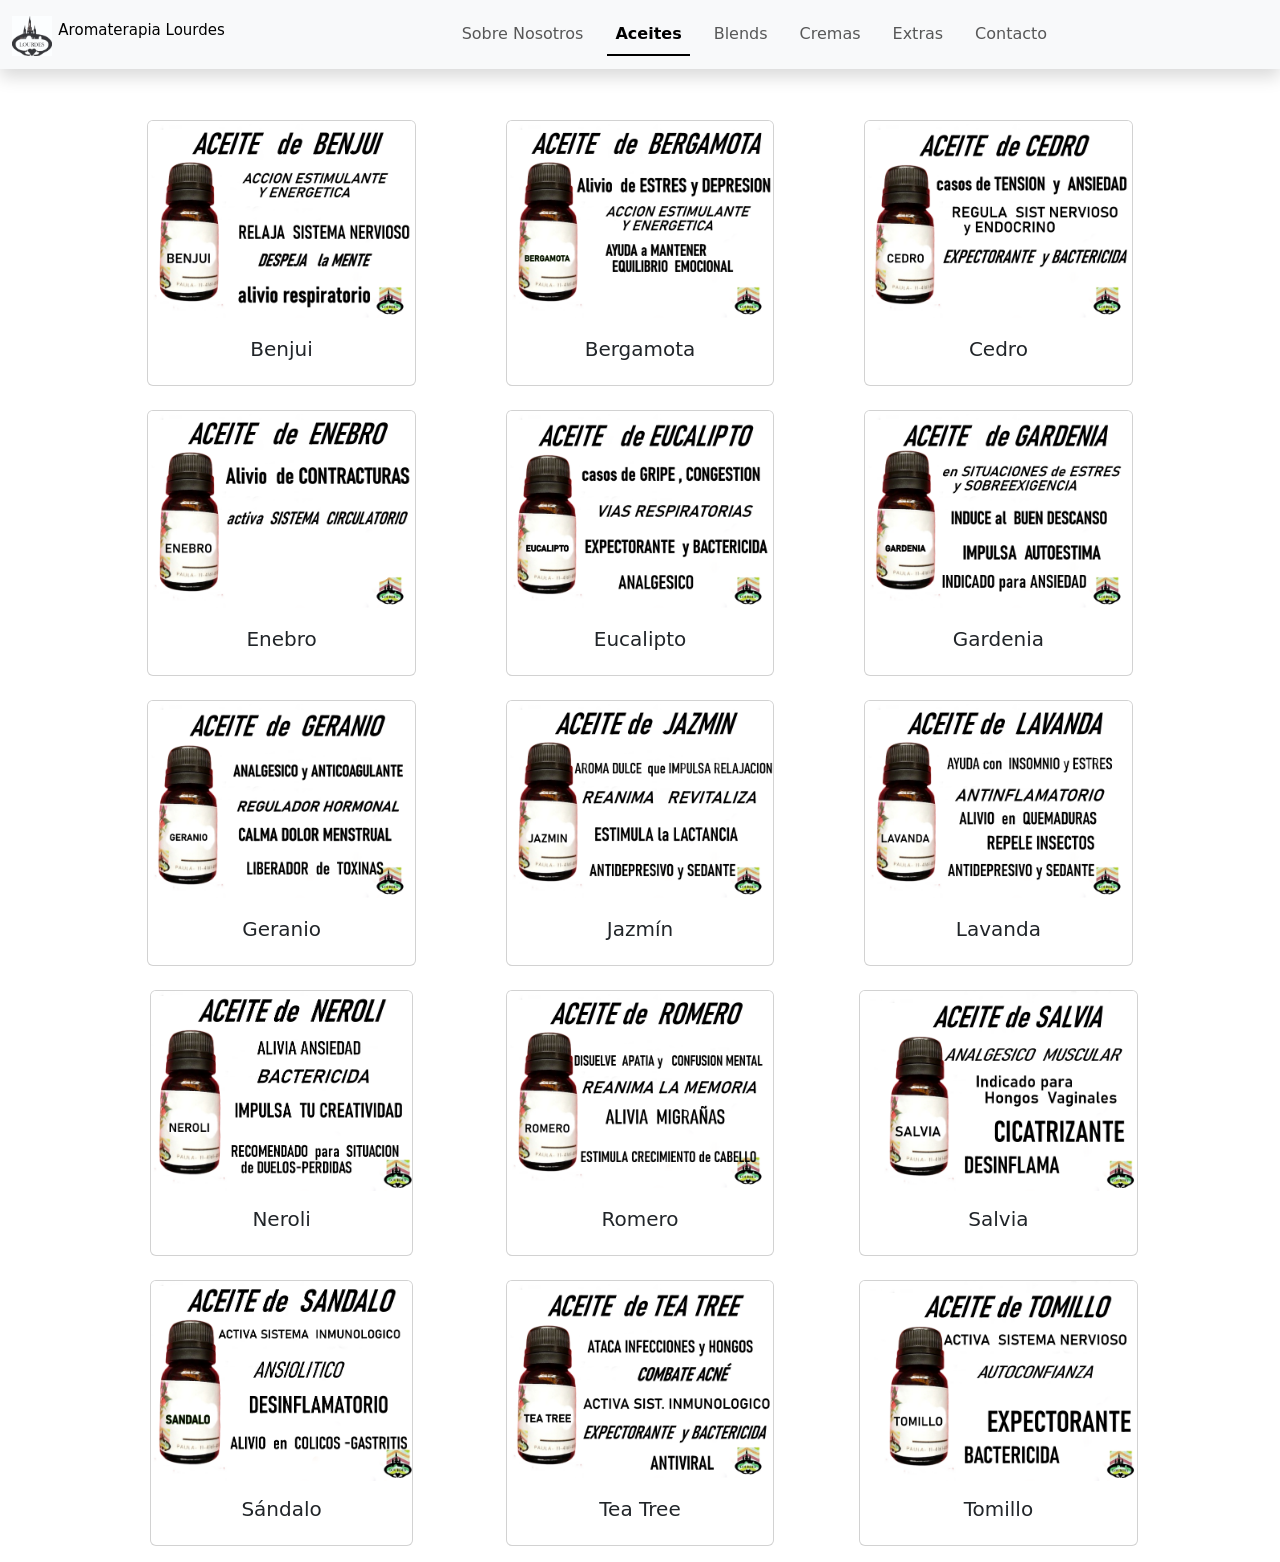
==== commit 6884e8dd: "Modificaciones: - Añadida sección SobreNosotros. Falta mejorar el comportamiento de la página en tel" ====
--- a/index.html
+++ b/index.html
@@ -26,6 +26,9 @@
                 <div class="collapse navbar-collapse" id="navbarSupportedContent">
                     <div class="col">
                         <ul class="navbar-nav me-auto mb-2 mb-lg-0 nav-underline justify-content-center">
+                            <li class="nav-item">
+                                <a class="nav-link" href="SobreNosotros.html">Sobre Nosotros</a>
+                            </li>
                             <li class="nav-item">
                                 <a class="nav-link active" aria-current="page" href="index.html">Aceites</a>
                             </li>
@@ -56,7 +59,7 @@
                 <div class="col">
                     <a data-bs-toggle="modal" data-bs-target="#Aceite1Modal" type="button" class="modalBase" style="text-decoration: none">
                         <div class="card h-100">
-                            <img src="media/image/aceites/benjuiok.png" class="card-img-top" alt="...">
+                            <img src="media/image/Aceites/Aceite_Benjui.png" class="card-img-top" alt="...">
                             <div class="card-body">
                                 <h5 class="card-title">Benjui</h5>
                                 <p class="card-text">
@@ -69,7 +72,7 @@
                 <div class="col">
                     <a data-bs-toggle="modal" data-bs-target="#Aceite2Modal" type="button" class="modalBase" style="text-decoration: none">
                         <div class="card h-100">
-                            <img src="media/image/aceites/BERGAMO.%20Ok.png" class="card-img-top" alt="...">
+                            <img src="media/image/Aceites/Aceite_Bergamota.png" class="card-img-top" alt="...">
                             <div class="card-body">
                                 <h5 class="card-title">Bergamota</h5>
                                 <p class="card-text">
@@ -82,7 +85,7 @@
                 <div class="col">
                     <a data-bs-toggle="modal" data-bs-target="#Aceite3Modal" type="button" class="modalBase" style="text-decoration: none">
                         <div class="card h-100">
-                            <img src="media/image/aceites/CEDROOk.png" class="card-img-top" alt="...">
+                            <img src="media/image/Aceites/Aceite_Cedro.png" class="card-img-top" alt="...">
                             <div class="card-body">
                                 <h5 class="card-title">Cedro</h5>
                                 <p class="card-text">
@@ -95,7 +98,7 @@
                 <div class="col">
                     <a data-bs-toggle="modal" data-bs-target="#Aceite4Modal" type="button" class="modalBase" style="text-decoration: none">
                         <div class="card h-100">
-                            <img src="media/image/aceites/ENEBROk.png" class="card-img-top" alt="...">
+                            <img src="media/image/Aceites/Aceite_Enebro.png" class="card-img-top" alt="...">
                             <div class="card-body">
                                 <h5 class="card-title">Enebro</h5>
                                 <p class="card-text">
@@ -108,7 +111,7 @@
                 <div class="col">
                     <a data-bs-toggle="modal" data-bs-target="#Aceite5Modal" type="button" class="modalBase" style="text-decoration: none">
                         <div class="card h-100">
-                            <img src="media/image/aceites/EUCALIOk.png" class="card-img-top" alt="...">
+                            <img src="media/image/Aceites/Aceite_Eucalipto.png" class="card-img-top" alt="...">
                             <div class="card-body">
                                 <h5 class="card-title">Eucalipto</h5>
                                 <p class="card-text">
@@ -121,7 +124,7 @@
                 <div class="col">
                     <a data-bs-toggle="modal" data-bs-target="#Aceite6Modal" type="button" class="modalBase" style="text-decoration: none">
                         <div class="card h-100">
-                            <img src="media/image/aceites/GARDENIAOk.png" class="card-img-top" alt="...">
+                            <img src="media/image/Aceites/Aceite_Gardenia.png" class="card-img-top" alt="...">
                             <div class="card-body">
                                 <h5 class="card-title">Gardenia</h5>
                                 <p class="card-text">
@@ -134,7 +137,7 @@
                 <div class="col">
                     <a data-bs-toggle="modal" data-bs-target="#Aceite7Modal" type="button" class="modalBase" style="text-decoration: none">
                         <div class="card h-100">
-                            <img src="media/image/aceites/GERANIO.Ok.png" class="card-img-top" alt="...">
+                            <img src="media/image/Aceites/Aceite_Geranio.png" class="card-img-top" alt="...">
                             <div class="card-body">
                                 <h5 class="card-title">Geranio</h5>
                                 <p class="card-text">
@@ -149,7 +152,7 @@
                 <div class="col">
                     <a data-bs-toggle="modal" data-bs-target="#Aceite8Modal" type="button" class="modalBase" style="text-decoration: none">
                         <div class="card h-100">
-                            <img src="media/image/aceites/JAZMINok.png" class="card-img-top" alt="...">
+                            <img src="media/image/Aceites/Aceite_Jazmín.png" class="card-img-top" alt="...">
                             <div class="card-body">
                                 <h5 class="card-title">Jazmín</h5>
                                 <p class="card-text">
@@ -162,7 +165,7 @@
                 <div class="col">
                     <a data-bs-toggle="modal" data-bs-target="#Aceite9Modal" type="button" class="modalBase" style="text-decoration: none">
                         <div class="card h-100">
-                            <img src="media/image/aceites/LAVANDAok.png" class="card-img-top" alt="...">
+                            <img src="media/image/Aceites/Aceite_Lavanda.png" class="card-img-top" alt="...">
                             <div class="card-body">
                                 <h5 class="card-title">Lavanda</h5>
                                 <p class="card-text">
@@ -175,7 +178,7 @@
                 <div class="col">
                     <a data-bs-toggle="modal" data-bs-target="#Aceite10Modal" type="button" class="modalBase" style="text-decoration: none">
                         <div class="card h-100">
-                            <img src="media/image/aceites/NEROLIok.png" class="card-img-top" alt="...">
+                            <img src="media/image/Aceites/Aceite_Neroli.png" class="card-img-top" alt="...">
                             <div class="card-body">
                                 <h5 class="card-title">Neroli</h5>
                                 <p class="card-text">
@@ -188,7 +191,7 @@
                 <div class="col">
                     <a data-bs-toggle="modal" data-bs-target="#Aceite11Modal" type="button" class="modalBase" style="text-decoration: none">
                         <div class="card h-100">
-                            <img src="media/image/aceites/ROMEROok.png" class="card-img-top" alt="...">
+                            <img src="media/image/Aceites/Aceite_Romero.png" class="card-img-top" alt="...">
                             <div class="card-body">
                                 <h5 class="card-title">Romero</h5>
                                 <p class="card-text">
@@ -201,7 +204,7 @@
                 <div class="col">
                     <a data-bs-toggle="modal" data-bs-target="#Aceite12Modal" type="button" class="modalBase" style="text-decoration: none">
                         <div class="card h-100">
-                            <img src="media/image/aceites/SALVIA.ok.png" class="card-img-top" alt="...">
+                            <img src="media/image/Aceites/Aceite_Salvia.png" class="card-img-top" alt="...">
                             <div class="card-body">
                                 <h5 class="card-title">Salvia</h5>
                                 <p class="card-text">
@@ -214,7 +217,7 @@
                 <div class="col">
                     <a data-bs-toggle="modal" data-bs-target="#Aceite13Modal" type="button" class="modalBase" style="text-decoration: none">
                         <div class="card h-100">
-                            <img src="media/image/aceites/SANDALOok.png" class="card-img-top" alt="...">
+                            <img src="media/image/Aceites/Aceite_Sándalo.png" class="card-img-top" alt="...">
                             <div class="card-body">
                                 <h5 class="card-title">Sándalo</h5>
                                 <p class="card-text">
@@ -227,7 +230,7 @@
                 <div class="col">
                     <a data-bs-toggle="modal" data-bs-target="#Aceite14Modal" type="button" class="modalBase" style="text-decoration: none">
                         <div class="card h-100">
-                            <img src="media/image/aceites/TEA%20TREEOk.png" class="card-img-top" alt="...">
+                            <img src="media/image/Aceites/Aceite_Tea_Tree.png" class="card-img-top" alt="...">
                             <div class="card-body">
                                 <h5 class="card-title">Tea Tree</h5>
                                 <p class="card-text">
@@ -240,7 +243,7 @@
                 <div class="col">
                     <a data-bs-toggle="modal" data-bs-target="#Aceite15Modal" type="button" class="modalBase" style="text-decoration: none">
                         <div class="card h-100">
-                            <img src="media/image/aceites/TOMILLOok.png" class="card-img-top" alt="...">
+                            <img src="media/image/Aceites/Aceite_Tomillo.png" class="card-img-top" alt="...">
                             <div class="card-body">
                                 <h5 class="card-title">Tomillo</h5>
                                 <p class="card-text">
@@ -274,7 +277,7 @@
                             Calma sistema nervioso. Útil en casos de: depresión, agotamiento mental y emocional.
                         </div>
                         <div class="col-4" style="padding-top: 0.5vh">
-                            <img src="media/image/aceites/benjuiok.png" class="img-fluid" alt="...">
+                            <img src="media/image/Aceites/Aceite_Benjui.png" class="img-fluid" alt="...">
                             <div style="padding-top: 0.5vh">
                                 <text style="color: darkslategrey">Cantidad: 10ml</text>
                             </div>
@@ -304,7 +307,7 @@
                             Brinda autoconfianza y seguridad.
                         </div>
                         <div class="col-4" style="padding-top: 0.5vh">
-                            <img src="media/image/aceites/BERGAMO.%20Ok.png" class="img-fluid" alt="...">
+                            <img src="media/image/Aceites/Aceite_Bergamota.png" class="img-fluid" alt="...">
                             <div style="padding-top: 0.5vh">
                                 <text style="color: darkslategrey">Cantidad: 10ml</text>
                             </div>
@@ -333,7 +336,7 @@
                             Tonifica los músculos.
                         </div>
                         <div class="col-4" style="padding-top: 0.5vh">
-                            <img src="media/image/aceites/CEDROOk.png" class="img-fluid" alt="...">
+                            <img src="media/image/Aceites/Aceite_Cedro.png" class="img-fluid" alt="...">
                             <div style="padding-top: 0.5vh">
                                 <text style="color: darkslategrey">Cantidad: 10ml</text>
                             </div>
@@ -362,7 +365,7 @@
                             Recomendado para artritis, reuma. Accion estimulante y energética
                         </div>
                         <div class="col-4" style="padding-top: 0.5vh">
-                            <img src="media/image/aceites/ENEBROk.png" class="img-fluid" alt="...">
+                            <img src="media/image/Aceites/Aceite_Enebro.png" class="img-fluid" alt="...">
                             <div style="padding-top: 0.5vh">
                                 <text style="color: darkslategrey">Cantidad: 10ml</text>
                             </div>
@@ -391,7 +394,7 @@
                             Balsamico.Eficaz bactericida en vías respiratorias.  Activa la circulación.
                         </div>
                         <div class="col-4" style="padding-top: 0.5vh">
-                            <img src="media/image/aceites/EUCALIOk.png" class="img-fluid" alt="...">
+                            <img src="media/image/Aceites/Aceite_Eucalipto.png" class="img-fluid" alt="...">
                             <div style="padding-top: 0.5vh">
                                 <text style="color: darkslategrey">Cantidad: 10ml</text>
                             </div>
@@ -419,7 +422,7 @@
                             DESCRIPCION NO ENCONTRADA PARA GARDENIA
                         </div>
                         <div class="col-4" style="padding-top: 0.5vh">
-                            <img src="media/image/aceites/GARDENIAOk.png" class="img-fluid" alt="...">
+                            <img src="media/image/Aceites/Aceite_Gardenia.png" class="img-fluid" alt="...">
                             <div style="padding-top: 0.5vh">
                                 <text style="color: darkslategrey">Cantidad: 10ml</text>
                             </div>
@@ -449,7 +452,7 @@
                             Diurético, descongestivo del sistema urinario. Ayuda en pieles mixtas o deshidratadas a equilibrar la secreción sebácea.
                         </div>
                         <div class="col-4" style="padding-top: 0.5vh">
-                            <img src="media/image/aceites/GERANIO.Ok.png" class="img-fluid" alt="...">
+                            <img src="media/image/Aceites/Aceite_Geranio.png" class="img-fluid" alt="...">
                             <div style="padding-top: 0.5vh">
                                 <text style="color: darkslategrey">Cantidad: 10ml</text>
                             </div>
@@ -478,7 +481,7 @@
                             Impulsa la sensualidad. Desinhibe.
                         </div>
                         <div class="col-4" style="padding-top: 0.5vh">
-                            <img src="media/image/aceites/JAZMINok.png" class="img-fluid" alt="...">
+                            <img src="media/image/Aceites/Aceite_Jazmín.png" class="img-fluid" alt="...">
                             <div style="padding-top: 0.5vh">
                                 <text style="color: darkslategrey">Cantidad: 10ml</text>
                             </div>
@@ -508,7 +511,7 @@
                             Se emplea para acompañar momentos de ansiedad pánico y tensión nerviosa.
                         </div>
                         <div class="col-4" style="padding-top: 0.5vh">
-                            <img src="media/image/aceites/LAVANDAok.png" class="img-fluid" alt="...">
+                            <img src="media/image/Aceites/Aceite_Lavanda.png" class="img-fluid" alt="...">
                             <div style="padding-top: 0.5vh">
                                 <text style="color: darkslategrey">Cantidad: 10ml</text>
                             </div>
@@ -536,7 +539,7 @@
                             Antidepresivo. Alivia la ansiedad, suscita sensación de paz. Efecto armonizador sobre el sistema nervioso simpático.
                         </div>
                         <div class="col-4" style="padding-top: 0.5vh">
-                            <img src="media/image/aceites/NEROLIok.png" class="img-fluid" alt="...">
+                            <img src="media/image/Aceites/Aceite_Neroli.png" class="img-fluid" alt="...">
                             <div style="padding-top: 0.5vh">
                                 <text style="color: darkslategrey">Cantidad: 10ml</text>
                             </div>
@@ -561,10 +564,12 @@
                 <div class="modal-body">
                     <div class="row">
                         <div class="col-8">
-                            DESCRIPCION NO ENCONTRADA PARA ROMERO
-                        </div>
-                        <div class="col-4" style="padding-top: 0.5vh">
-                            <img src="media/image/aceites/ROMEROok.png" class="img-fluid" alt="...">
+                            Reduce fatiga mental y estimula la concentración. Reconforta dolores musculares y articulares.
+                            Activa los folículos capilares promoviendo un cuero cabelludo saludable con cabello fuerte y
+                            sano. Combate cansancio cuando necesitas energía. Útil para tratar el vértigo.
+                        </div>
+                        <div class="col-4" style="padding-top: 0.5vh">
+                            <img src="media/image/Aceites/Aceite_Romero.png" class="img-fluid" alt="...">
                             <div style="padding-top: 0.5vh">
                                 <text style="color: darkslategrey">Cantidad: 10ml</text>
                             </div>
@@ -592,7 +597,7 @@
                             DESCRIPCION NO ENCONTRADA PARA SALVIA
                         </div>
                         <div class="col-4" style="padding-top: 0.5vh">
-                            <img src="media/image/aceites/SALVIA.ok.png" class="img-fluid" alt="...">
+                            <img src="media/image/Aceites/Aceite_Salvia.png" class="img-fluid" alt="...">
                             <div style="padding-top: 0.5vh">
                                 <text style="color: darkslategrey">Cantidad: 10ml</text>
                             </div>
@@ -621,7 +626,7 @@
                             Impulsa desbloqueos emocionales, acompaña duelos.
                         </div>
                         <div class="col-4" style="padding-top: 0.5vh">
-                            <img src="media/image/aceites/SANDALOok.png" class="img-fluid" alt="...">
+                            <img src="media/image/Aceites/Aceite_Sándalo.png" class="img-fluid" alt="...">
                             <div style="padding-top: 0.5vh">
                                 <text style="color: darkslategrey">Cantidad: 10ml</text>
                             </div>
@@ -650,7 +655,7 @@
                             Ataca infecciones y hongos. Recomendado para el acné. Fortalece el sistema inmunológico
                         </div>
                         <div class="col-4" style="padding-top: 0.5vh">
-                            <img src="media/image/aceites/TEA%20TREEOk.png" class="img-fluid" alt="...">
+                            <img src="media/image/Aceites/Aceite_Tea_Tree.png" class="img-fluid" alt="...">
                             <div style="padding-top: 0.5vh">
                                 <text style="color: darkslategrey">Cantidad: 10ml</text>
                             </div>
@@ -680,7 +685,7 @@
                             Eficaz expectorante y antibacterial /antimicrobiano
                         </div>
                         <div class="col-4" style="padding-top: 0.5vh">
-                            <img src="media/image/aceites/TOMILLOok.png" class="img-fluid" alt="...">
+                            <img src="media/image/Aceites/Aceite_Tomillo.png" class="img-fluid" alt="...">
                             <div style="padding-top: 0.5vh">
                                 <text style="color: darkslategrey">Cantidad: 10ml</text>
                             </div>
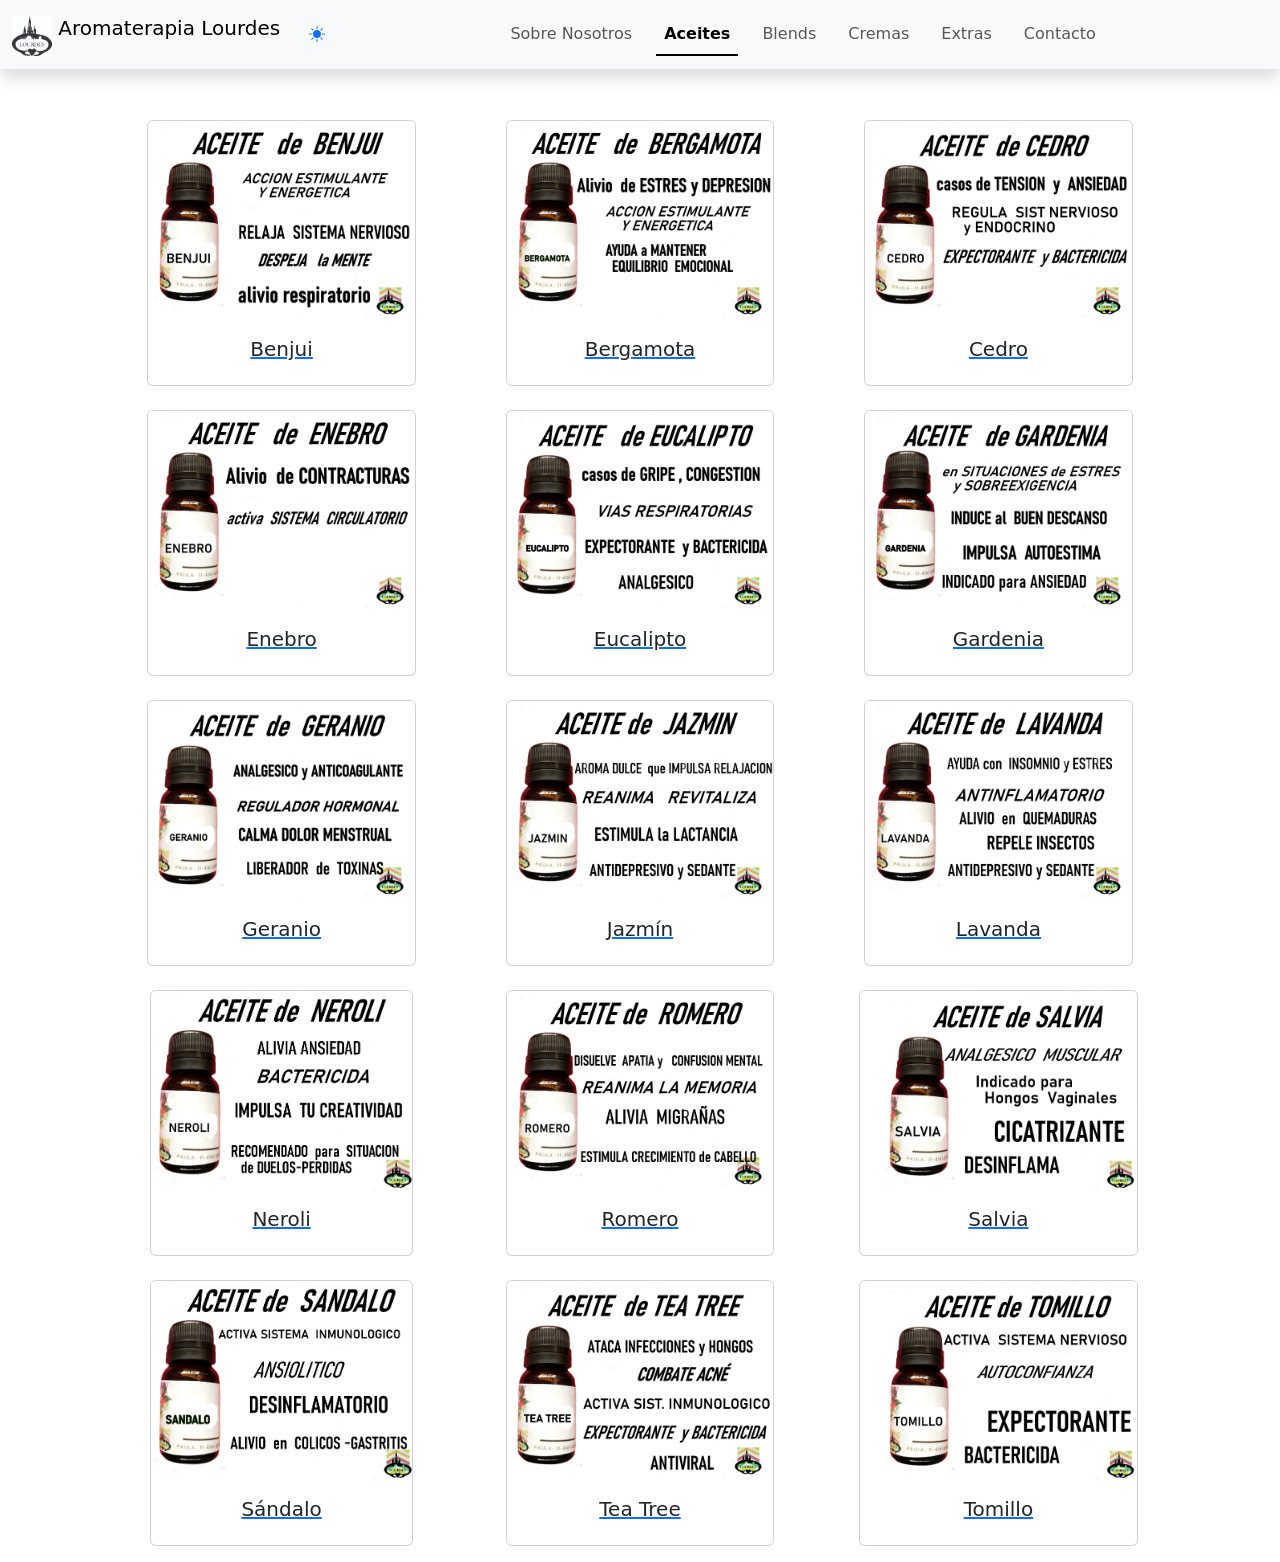
==== commit 9c07896b: "Update Bootstrap (5.3.8) & icons; fix asset paths" ====
--- a/index.html
+++ b/index.html
@@ -1,25 +1,30 @@
 <!doctype html>
-<!--suppress CheckImageSize -->
-<html lang="en">
+<html lang="en" data-bs-theme="light">
+
 <head>
     <meta charset="utf-8">
     <meta name="viewport" content="width=device-width, initial-scale=1">
     <title>Aromaterapia Lourdes</title>
-    <link href="https://cdn.jsdelivr.net/npm/bootstrap@5.3.2/dist/css/bootstrap.min.css" rel="stylesheet"
-          integrity="sha384-T3c6CoIi6uLrA9TneNEoa7RxnatzjcDSCmG1MXxSR1GAsXEV/Dwwykc2MPK8M2HN" crossorigin="anonymous">
-    <link rel="stylesheet" href="https://cdn.jsdelivr.net/npm/bootstrap-icons@1.11.1/font/bootstrap-icons.css">
-    <link href="css/styles.css" rel="stylesheet">
+    <link href="https://cdn.jsdelivr.net/npm/bootstrap@5.3.8/dist/css/bootstrap.min.css" rel="stylesheet"
+        integrity="sha384-sRIl4kxILFvY47J16cr9ZwB07vP4J8+LH7qKQnuqkuIAvNWLzeN8tE5YBujZqJLB" crossorigin="anonymous">
+    <link rel="stylesheet" href="https://cdn.jsdelivr.net/npm/bootstrap-icons@1.13.1/font/bootstrap-icons.min.css">
+    <link href="media/css/styles.css" rel="stylesheet">
+    <script src="media/js/theme.js"></script>
 </head>
 
 <body>
-    <header class="sticky-top bg-light flex-md-nowrap p-0 shadow">
+    <header class="sticky-top bg-body-tertiary p-0 shadow">
         <nav class="navbar navbar-expand-lg">
             <div class="container-fluid">
                 <a class="navbar-brand" href="index.html">
-                    <img src="media/image/LOGO%20BN%20transparente.jpg" alt="Aromaterapia Lourdes Icon" width="40" height="40" class="d-inline-block align-text-top">
-                    <span style="font-size: 15px">Aromaterapia Lourdes</span>
+                    <img src="media/image/LOGO%20BN%20transparente.jpg" alt="Aromaterapia Lourdes Icon" width="40"
+                        height="40" class="d-inline-block align-text-top">
+                    <span class="navbar-brand-text">Aromaterapia Lourdes</span>
                 </a>
-                <button class="navbar-toggler" type="button" data-bs-toggle="collapse" data-bs-target="#navbarSupportedContent" aria-controls="navbarSupportedContent" aria-expanded="false" aria-label="Toggle navigation">
+                <button class="btn btn-link theme-toggle" id="theme-toggle" aria-label="Toggle theme" type="button"><i class="bi bi-sun-fill" id="theme-icon"></i></button>
+                <button class="navbar-toggler" type="button" data-bs-toggle="collapse"
+                    data-bs-target="#navbarSupportedContent" aria-controls="navbarSupportedContent"
+                    aria-expanded="false" aria-label="Toggle navigation">
                     <span class="navbar-toggler-icon"></span>
                 </button>
 
@@ -57,20 +62,22 @@
         <div class="container text-center">
             <div class="row row-cols-1 row-cols-sm-2 row-cols-md-3 g-4">
                 <div class="col">
-                    <a data-bs-toggle="modal" data-bs-target="#Aceite1Modal" type="button" class="modalBase" style="text-decoration: none">
+                    <a data-bs-toggle="modal" data-bs-target="#Aceite1Modal" type="button" class="modalBase"
+                       >
                         <div class="card h-100">
                             <img src="media/image/Aceites/Aceite_Benjui.png" class="card-img-top" alt="...">
                             <div class="card-body">
                                 <h5 class="card-title">Benjui</h5>
                                 <p class="card-text">
-                                 <!--- texto ---->
-                                </p>
-                            </div>
-                        </div>
-                    </a>
-                </div>
-                <div class="col">
-                    <a data-bs-toggle="modal" data-bs-target="#Aceite2Modal" type="button" class="modalBase" style="text-decoration: none">
+                                    <!--- texto ---->
+                                </p>
+                            </div>
+                        </div>
+                    </a>
+                </div>
+                <div class="col">
+                    <a data-bs-toggle="modal" data-bs-target="#Aceite2Modal" type="button" class="modalBase"
+                       >
                         <div class="card h-100">
                             <img src="media/image/Aceites/Aceite_Bergamota.png" class="card-img-top" alt="...">
                             <div class="card-body">
@@ -83,7 +90,8 @@
                     </a>
                 </div>
                 <div class="col">
-                    <a data-bs-toggle="modal" data-bs-target="#Aceite3Modal" type="button" class="modalBase" style="text-decoration: none">
+                    <a data-bs-toggle="modal" data-bs-target="#Aceite3Modal" type="button" class="modalBase"
+                       >
                         <div class="card h-100">
                             <img src="media/image/Aceites/Aceite_Cedro.png" class="card-img-top" alt="...">
                             <div class="card-body">
@@ -96,7 +104,8 @@
                     </a>
                 </div>
                 <div class="col">
-                    <a data-bs-toggle="modal" data-bs-target="#Aceite4Modal" type="button" class="modalBase" style="text-decoration: none">
+                    <a data-bs-toggle="modal" data-bs-target="#Aceite4Modal" type="button" class="modalBase"
+                       >
                         <div class="card h-100">
                             <img src="media/image/Aceites/Aceite_Enebro.png" class="card-img-top" alt="...">
                             <div class="card-body">
@@ -109,7 +118,8 @@
                     </a>
                 </div>
                 <div class="col">
-                    <a data-bs-toggle="modal" data-bs-target="#Aceite5Modal" type="button" class="modalBase" style="text-decoration: none">
+                    <a data-bs-toggle="modal" data-bs-target="#Aceite5Modal" type="button" class="modalBase"
+                       >
                         <div class="card h-100">
                             <img src="media/image/Aceites/Aceite_Eucalipto.png" class="card-img-top" alt="...">
                             <div class="card-body">
@@ -122,7 +132,8 @@
                     </a>
                 </div>
                 <div class="col">
-                    <a data-bs-toggle="modal" data-bs-target="#Aceite6Modal" type="button" class="modalBase" style="text-decoration: none">
+                    <a data-bs-toggle="modal" data-bs-target="#Aceite6Modal" type="button" class="modalBase"
+                       >
                         <div class="card h-100">
                             <img src="media/image/Aceites/Aceite_Gardenia.png" class="card-img-top" alt="...">
                             <div class="card-body">
@@ -135,7 +146,8 @@
                     </a>
                 </div>
                 <div class="col">
-                    <a data-bs-toggle="modal" data-bs-target="#Aceite7Modal" type="button" class="modalBase" style="text-decoration: none">
+                    <a data-bs-toggle="modal" data-bs-target="#Aceite7Modal" type="button" class="modalBase"
+                       >
                         <div class="card h-100">
                             <img src="media/image/Aceites/Aceite_Geranio.png" class="card-img-top" alt="...">
                             <div class="card-body">
@@ -150,7 +162,8 @@
 
 
                 <div class="col">
-                    <a data-bs-toggle="modal" data-bs-target="#Aceite8Modal" type="button" class="modalBase" style="text-decoration: none">
+                    <a data-bs-toggle="modal" data-bs-target="#Aceite8Modal" type="button" class="modalBase"
+                       >
                         <div class="card h-100">
                             <img src="media/image/Aceites/Aceite_Jazmín.png" class="card-img-top" alt="...">
                             <div class="card-body">
@@ -163,7 +176,8 @@
                     </a>
                 </div>
                 <div class="col">
-                    <a data-bs-toggle="modal" data-bs-target="#Aceite9Modal" type="button" class="modalBase" style="text-decoration: none">
+                    <a data-bs-toggle="modal" data-bs-target="#Aceite9Modal" type="button" class="modalBase"
+                       >
                         <div class="card h-100">
                             <img src="media/image/Aceites/Aceite_Lavanda.png" class="card-img-top" alt="...">
                             <div class="card-body">
@@ -176,7 +190,8 @@
                     </a>
                 </div>
                 <div class="col">
-                    <a data-bs-toggle="modal" data-bs-target="#Aceite10Modal" type="button" class="modalBase" style="text-decoration: none">
+                    <a data-bs-toggle="modal" data-bs-target="#Aceite10Modal" type="button" class="modalBase"
+                       >
                         <div class="card h-100">
                             <img src="media/image/Aceites/Aceite_Neroli.png" class="card-img-top" alt="...">
                             <div class="card-body">
@@ -189,7 +204,8 @@
                     </a>
                 </div>
                 <div class="col">
-                    <a data-bs-toggle="modal" data-bs-target="#Aceite11Modal" type="button" class="modalBase" style="text-decoration: none">
+                    <a data-bs-toggle="modal" data-bs-target="#Aceite11Modal" type="button" class="modalBase"
+                       >
                         <div class="card h-100">
                             <img src="media/image/Aceites/Aceite_Romero.png" class="card-img-top" alt="...">
                             <div class="card-body">
@@ -202,7 +218,8 @@
                     </a>
                 </div>
                 <div class="col">
-                    <a data-bs-toggle="modal" data-bs-target="#Aceite12Modal" type="button" class="modalBase" style="text-decoration: none">
+                    <a data-bs-toggle="modal" data-bs-target="#Aceite12Modal" type="button" class="modalBase"
+                       >
                         <div class="card h-100">
                             <img src="media/image/Aceites/Aceite_Salvia.png" class="card-img-top" alt="...">
                             <div class="card-body">
@@ -215,7 +232,8 @@
                     </a>
                 </div>
                 <div class="col">
-                    <a data-bs-toggle="modal" data-bs-target="#Aceite13Modal" type="button" class="modalBase" style="text-decoration: none">
+                    <a data-bs-toggle="modal" data-bs-target="#Aceite13Modal" type="button" class="modalBase"
+                       >
                         <div class="card h-100">
                             <img src="media/image/Aceites/Aceite_Sándalo.png" class="card-img-top" alt="...">
                             <div class="card-body">
@@ -228,7 +246,8 @@
                     </a>
                 </div>
                 <div class="col">
-                    <a data-bs-toggle="modal" data-bs-target="#Aceite14Modal" type="button" class="modalBase" style="text-decoration: none">
+                    <a data-bs-toggle="modal" data-bs-target="#Aceite14Modal" type="button" class="modalBase"
+                       >
                         <div class="card h-100">
                             <img src="media/image/Aceites/Aceite_Tea_Tree.png" class="card-img-top" alt="...">
                             <div class="card-body">
@@ -241,7 +260,8 @@
                     </a>
                 </div>
                 <div class="col">
-                    <a data-bs-toggle="modal" data-bs-target="#Aceite15Modal" type="button" class="modalBase" style="text-decoration: none">
+                    <a data-bs-toggle="modal" data-bs-target="#Aceite15Modal" type="button" class="modalBase"
+                       >
                         <div class="card h-100">
                             <img src="media/image/Aceites/Aceite_Tomillo.png" class="card-img-top" alt="...">
                             <div class="card-body">
@@ -276,10 +296,10 @@
                             Ayuda en casos de dermatitis. Acción estimulante y energética. Libera bloqueos.
                             Calma sistema nervioso. Útil en casos de: depresión, agotamiento mental y emocional.
                         </div>
-                        <div class="col-4" style="padding-top: 0.5vh">
+                        <div class="col-4 modal-img-section">
                             <img src="media/image/Aceites/Aceite_Benjui.png" class="img-fluid" alt="...">
-                            <div style="padding-top: 0.5vh">
-                                <text style="color: darkslategrey">Cantidad: 10ml</text>
+                            <div class="modal-img-section">
+                                <span class="product-qty">Cantidad: 10ml</span>
                             </div>
                         </div>
                     </div>
@@ -302,14 +322,16 @@
                 <div class="modal-body">
                     <div class="row">
                         <div class="col-8">
-                            Analgésico antidepresivo, equilibrio emocional. Calma la tensión nerviosa actuando como sedante.
-                            Favorece producción d serotonina. Reduce la ansiedad y el estrés. Ideal para casos de depresión.
+                            Analgésico antidepresivo, equilibrio emocional. Calma la tensión nerviosa actuando como
+                            sedante.
+                            Favorece producción d serotonina. Reduce la ansiedad y el estrés. Ideal para casos de
+                            depresión.
                             Brinda autoconfianza y seguridad.
                         </div>
-                        <div class="col-4" style="padding-top: 0.5vh">
+                        <div class="col-4 modal-img-section">
                             <img src="media/image/Aceites/Aceite_Bergamota.png" class="img-fluid" alt="...">
-                            <div style="padding-top: 0.5vh">
-                                <text style="color: darkslategrey">Cantidad: 10ml</text>
+                            <div class="modal-img-section">
+                                <span class="product-qty">Cantidad: 10ml</span>
                             </div>
                         </div>
                     </div>
@@ -332,13 +354,14 @@
                 <div class="modal-body">
                     <div class="row">
                         <div class="col-8">
-                            Recomendado en casos de tensión y ansiedad. Impulsa sentimientos de autoconfianza y fortaleza.
+                            Recomendado en casos de tensión y ansiedad. Impulsa sentimientos de autoconfianza y
+                            fortaleza.
                             Tonifica los músculos.
                         </div>
-                        <div class="col-4" style="padding-top: 0.5vh">
+                        <div class="col-4 modal-img-section">
                             <img src="media/image/Aceites/Aceite_Cedro.png" class="img-fluid" alt="...">
-                            <div style="padding-top: 0.5vh">
-                                <text style="color: darkslategrey">Cantidad: 10ml</text>
+                            <div class="modal-img-section">
+                                <span class="product-qty">Cantidad: 10ml</span>
                             </div>
                         </div>
                     </div>
@@ -364,10 +387,10 @@
                             Ideal para tema músculos: suaviza calambres, contracturas y activa el sistema circulatorio.
                             Recomendado para artritis, reuma. Accion estimulante y energética
                         </div>
-                        <div class="col-4" style="padding-top: 0.5vh">
+                        <div class="col-4 modal-img-section">
                             <img src="media/image/Aceites/Aceite_Enebro.png" class="img-fluid" alt="...">
-                            <div style="padding-top: 0.5vh">
-                                <text style="color: darkslategrey">Cantidad: 10ml</text>
+                            <div class="modal-img-section">
+                                <span class="product-qty">Cantidad: 10ml</span>
                             </div>
                         </div>
                     </div>
@@ -391,12 +414,12 @@
                     <div class="row">
                         <div class="col-8">
                             Ayuda con vías respiratorias (expectorante). Efecto analgésico y antiinflamatorio.
-                            Balsamico.Eficaz bactericida en vías respiratorias.  Activa la circulación.
-                        </div>
-                        <div class="col-4" style="padding-top: 0.5vh">
+                            Balsamico.Eficaz bactericida en vías respiratorias. Activa la circulación.
+                        </div>
+                        <div class="col-4 modal-img-section">
                             <img src="media/image/Aceites/Aceite_Eucalipto.png" class="img-fluid" alt="...">
-                            <div style="padding-top: 0.5vh">
-                                <text style="color: darkslategrey">Cantidad: 10ml</text>
+                            <div class="modal-img-section">
+                                <span class="product-qty">Cantidad: 10ml</span>
                             </div>
                         </div>
                     </div>
@@ -421,10 +444,10 @@
                         <div class="col-8">
                             DESCRIPCION NO ENCONTRADA PARA GARDENIA
                         </div>
-                        <div class="col-4" style="padding-top: 0.5vh">
+                        <div class="col-4 modal-img-section">
                             <img src="media/image/Aceites/Aceite_Gardenia.png" class="img-fluid" alt="...">
-                            <div style="padding-top: 0.5vh">
-                                <text style="color: darkslategrey">Cantidad: 10ml</text>
+                            <div class="modal-img-section">
+                                <span class="product-qty">Cantidad: 10ml</span>
                             </div>
                         </div>
                     </div>
@@ -448,13 +471,15 @@
                     <div class="row">
                         <div class="col-8">
                             Analgésico y anticoagulante, tónico astringente y antiséptico. Calma el sistema nervioso en
-                            situaciones de ansiedad y depresión. Regulador del sistema hormonal. Útil en casos de dolores menstruales.
-                            Diurético, descongestivo del sistema urinario. Ayuda en pieles mixtas o deshidratadas a equilibrar la secreción sebácea.
-                        </div>
-                        <div class="col-4" style="padding-top: 0.5vh">
+                            situaciones de ansiedad y depresión. Regulador del sistema hormonal. Útil en casos de
+                            dolores menstruales.
+                            Diurético, descongestivo del sistema urinario. Ayuda en pieles mixtas o deshidratadas a
+                            equilibrar la secreción sebácea.
+                        </div>
+                        <div class="col-4 modal-img-section">
                             <img src="media/image/Aceites/Aceite_Geranio.png" class="img-fluid" alt="...">
-                            <div style="padding-top: 0.5vh">
-                                <text style="color: darkslategrey">Cantidad: 10ml</text>
+                            <div class="modal-img-section">
+                                <span class="product-qty">Cantidad: 10ml</span>
                             </div>
                         </div>
                     </div>
@@ -477,13 +502,14 @@
                 <div class="modal-body">
                     <div class="row">
                         <div class="col-8">
-                            Antidepresivo y sedante. Bálsamo eficaz para pieles secas y sensibles. Genera sentimientos de confianza .
+                            Antidepresivo y sedante. Bálsamo eficaz para pieles secas y sensibles. Genera sentimientos
+                            de confianza .
                             Impulsa la sensualidad. Desinhibe.
                         </div>
-                        <div class="col-4" style="padding-top: 0.5vh">
+                        <div class="col-4 modal-img-section">
                             <img src="media/image/Aceites/Aceite_Jazmín.png" class="img-fluid" alt="...">
-                            <div style="padding-top: 0.5vh">
-                                <text style="color: darkslategrey">Cantidad: 10ml</text>
+                            <div class="modal-img-section">
+                                <span class="product-qty">Cantidad: 10ml</span>
                             </div>
                         </div>
                     </div>
@@ -510,10 +536,10 @@
                             Alivia ansiedad y estrés, recomendado para buen descanso. Repele insectos. Ayuda insomnio.
                             Se emplea para acompañar momentos de ansiedad pánico y tensión nerviosa.
                         </div>
-                        <div class="col-4" style="padding-top: 0.5vh">
+                        <div class="col-4 modal-img-section">
                             <img src="media/image/Aceites/Aceite_Lavanda.png" class="img-fluid" alt="...">
-                            <div style="padding-top: 0.5vh">
-                                <text style="color: darkslategrey">Cantidad: 10ml</text>
+                            <div class="modal-img-section">
+                                <span class="product-qty">Cantidad: 10ml</span>
                             </div>
                         </div>
                     </div>
@@ -536,12 +562,13 @@
                 <div class="modal-body">
                     <div class="row">
                         <div class="col-8">
-                            Antidepresivo. Alivia la ansiedad, suscita sensación de paz. Efecto armonizador sobre el sistema nervioso simpático.
-                        </div>
-                        <div class="col-4" style="padding-top: 0.5vh">
+                            Antidepresivo. Alivia la ansiedad, suscita sensación de paz. Efecto armonizador sobre el
+                            sistema nervioso simpático.
+                        </div>
+                        <div class="col-4 modal-img-section">
                             <img src="media/image/Aceites/Aceite_Neroli.png" class="img-fluid" alt="...">
-                            <div style="padding-top: 0.5vh">
-                                <text style="color: darkslategrey">Cantidad: 10ml</text>
+                            <div class="modal-img-section">
+                                <span class="product-qty">Cantidad: 10ml</span>
                             </div>
                         </div>
                     </div>
@@ -564,14 +591,15 @@
                 <div class="modal-body">
                     <div class="row">
                         <div class="col-8">
-                            Reduce fatiga mental y estimula la concentración. Reconforta dolores musculares y articulares.
+                            Reduce fatiga mental y estimula la concentración. Reconforta dolores musculares y
+                            articulares.
                             Activa los folículos capilares promoviendo un cuero cabelludo saludable con cabello fuerte y
                             sano. Combate cansancio cuando necesitas energía. Útil para tratar el vértigo.
                         </div>
-                        <div class="col-4" style="padding-top: 0.5vh">
+                        <div class="col-4 modal-img-section">
                             <img src="media/image/Aceites/Aceite_Romero.png" class="img-fluid" alt="...">
-                            <div style="padding-top: 0.5vh">
-                                <text style="color: darkslategrey">Cantidad: 10ml</text>
+                            <div class="modal-img-section">
+                                <span class="product-qty">Cantidad: 10ml</span>
                             </div>
                         </div>
                     </div>
@@ -596,10 +624,10 @@
                         <div class="col-8">
                             DESCRIPCION NO ENCONTRADA PARA SALVIA
                         </div>
-                        <div class="col-4" style="padding-top: 0.5vh">
+                        <div class="col-4 modal-img-section">
                             <img src="media/image/Aceites/Aceite_Salvia.png" class="img-fluid" alt="...">
-                            <div style="padding-top: 0.5vh">
-                                <text style="color: darkslategrey">Cantidad: 10ml</text>
+                            <div class="modal-img-section">
+                                <span class="product-qty">Cantidad: 10ml</span>
                             </div>
                         </div>
                     </div>
@@ -625,10 +653,10 @@
                             Relaja tensión y ansiedad. Antiinflamatorio. Activa el sistema inmunológico.
                             Impulsa desbloqueos emocionales, acompaña duelos.
                         </div>
-                        <div class="col-4" style="padding-top: 0.5vh">
+                        <div class="col-4 modal-img-section">
                             <img src="media/image/Aceites/Aceite_Sándalo.png" class="img-fluid" alt="...">
-                            <div style="padding-top: 0.5vh">
-                                <text style="color: darkslategrey">Cantidad: 10ml</text>
+                            <div class="modal-img-section">
+                                <span class="product-qty">Cantidad: 10ml</span>
                             </div>
                         </div>
                     </div>
@@ -651,13 +679,14 @@
                 <div class="modal-body">
                     <div class="row">
                         <div class="col-8">
-                            Antibiótico y antiviral. Aceite bactericida de amplio espectro. Recomendado para vías respiratorias.
+                            Antibiótico y antiviral. Aceite bactericida de amplio espectro. Recomendado para vías
+                            respiratorias.
                             Ataca infecciones y hongos. Recomendado para el acné. Fortalece el sistema inmunológico
                         </div>
-                        <div class="col-4" style="padding-top: 0.5vh">
+                        <div class="col-4 modal-img-section">
                             <img src="media/image/Aceites/Aceite_Tea_Tree.png" class="img-fluid" alt="...">
-                            <div style="padding-top: 0.5vh">
-                                <text style="color: darkslategrey">Cantidad: 10ml</text>
+                            <div class="modal-img-section">
+                                <span class="product-qty">Cantidad: 10ml</span>
                             </div>
                         </div>
                     </div>
@@ -681,30 +710,27 @@
                     <div class="row">
                         <div class="col-8">
                             Expectorante . Descongestiona. Afloja catarro y flema. Indicado para gripe, bronquitis,
-                            resfríos, sinusitis. Activa la circulación previniendo calambres. Activa el sistema inmunológico.
+                            resfríos, sinusitis. Activa la circulación previniendo calambres. Activa el sistema
+                            inmunológico.
                             Eficaz expectorante y antibacterial /antimicrobiano
                         </div>
-                        <div class="col-4" style="padding-top: 0.5vh">
+                        <div class="col-4 modal-img-section">
                             <img src="media/image/Aceites/Aceite_Tomillo.png" class="img-fluid" alt="...">
-                            <div style="padding-top: 0.5vh">
-                                <text style="color: darkslategrey">Cantidad: 10ml</text>
-                            </div>
-                        </div>
-                    </div>
-                </div>
-                <div class="modal-footer">
-                    <button type="button" class="btn btn-secondary" data-bs-dismiss="modal">Cerrar</button>
-                </div>
-            </div>
-        </div>
-    </div>
-
-
-
-
-    <script src="https://cdn.jsdelivr.net/npm/bootstrap@5.3.2/dist/js/bootstrap.bundle.min.js"
-            integrity="sha384-C6RzsynM9kWDrMNeT87bh95OGNyZPhcTNXj1NW7RuBCsyN/o0jlpcV8Qyq46cDfL"
-            crossorigin="anonymous">
-    </script>
+                            <div class="modal-img-section">
+                                <span class="product-qty">Cantidad: 10ml</span>
+                            </div>
+                        </div>
+                    </div>
+                </div>
+                <div class="modal-footer">
+                    <button type="button" class="btn btn-secondary" data-bs-dismiss="modal">Cerrar</button>
+                </div>
+            </div>
+        </div>
+    </div>
+
+    <script src="https://cdn.jsdelivr.net/npm/bootstrap@5.3.8/dist/js/bootstrap.bundle.min.js"
+        integrity="sha384-FKyoEForCGlyvwx9Hj09JcYn3nv7wiPVlz7YYwJrWVcXK/BmnVDxM+D2scQbITxI" crossorigin="anonymous"></script>
 </body>
+
 </html>
--- a/media/css/styles.css
+++ b/media/css/styles.css
@@ -0,0 +1,77 @@
+html {
+    scroll-behavior: smooth;
+}
+
+
+@media screen and (prefers-reduced-motion: reduce) {
+    html {
+        scroll-behavior: auto;
+    }
+}
+
+.main{
+    padding-top: 4vw;
+    padding-left: 8vw;
+    padding-right: 8vw;
+}
+
+.section {
+    height: 65vh;
+    align-content: center;
+    scroll-margin-top: 1em;
+
+}
+
+.card-img-top {
+    width: 100%;
+    height: 15vw;
+    object-fit: cover;
+    min-height: 200px;
+}
+
+.map{
+    position:relative;
+    text-align:left;
+    width:100%;
+    height:400px;
+}
+
+.gmap_frame{
+    padding-top: 12vh;
+}
+
+.modalBase:hover {
+    -webkit-animation: modalBase 0.5s ease-in-out both;
+    animation: modalBase 0.5s ease-in-out both;
+}
+
+
+
+@-webkit-keyframes modalBase {
+    0% {
+        -webkit-transform: scale(1);
+        transform: scale(1);
+    }
+    50% {
+        -webkit-transform: scale(1.05);
+        transform: scale(1.05);
+    }
+    100% {
+        -webkit-transform: scale(1);
+        transform: scale(1);
+    }
+}
+@keyframes modalBase {
+    0% {
+        -webkit-transform: scale(1);
+        transform: scale(1);
+    }
+    50% {
+        -webkit-transform: scale(1.05);
+        transform: scale(1.05);
+    }
+    100% {
+        -webkit-transform: scale(1);
+        transform: scale(1);
+    }
+}
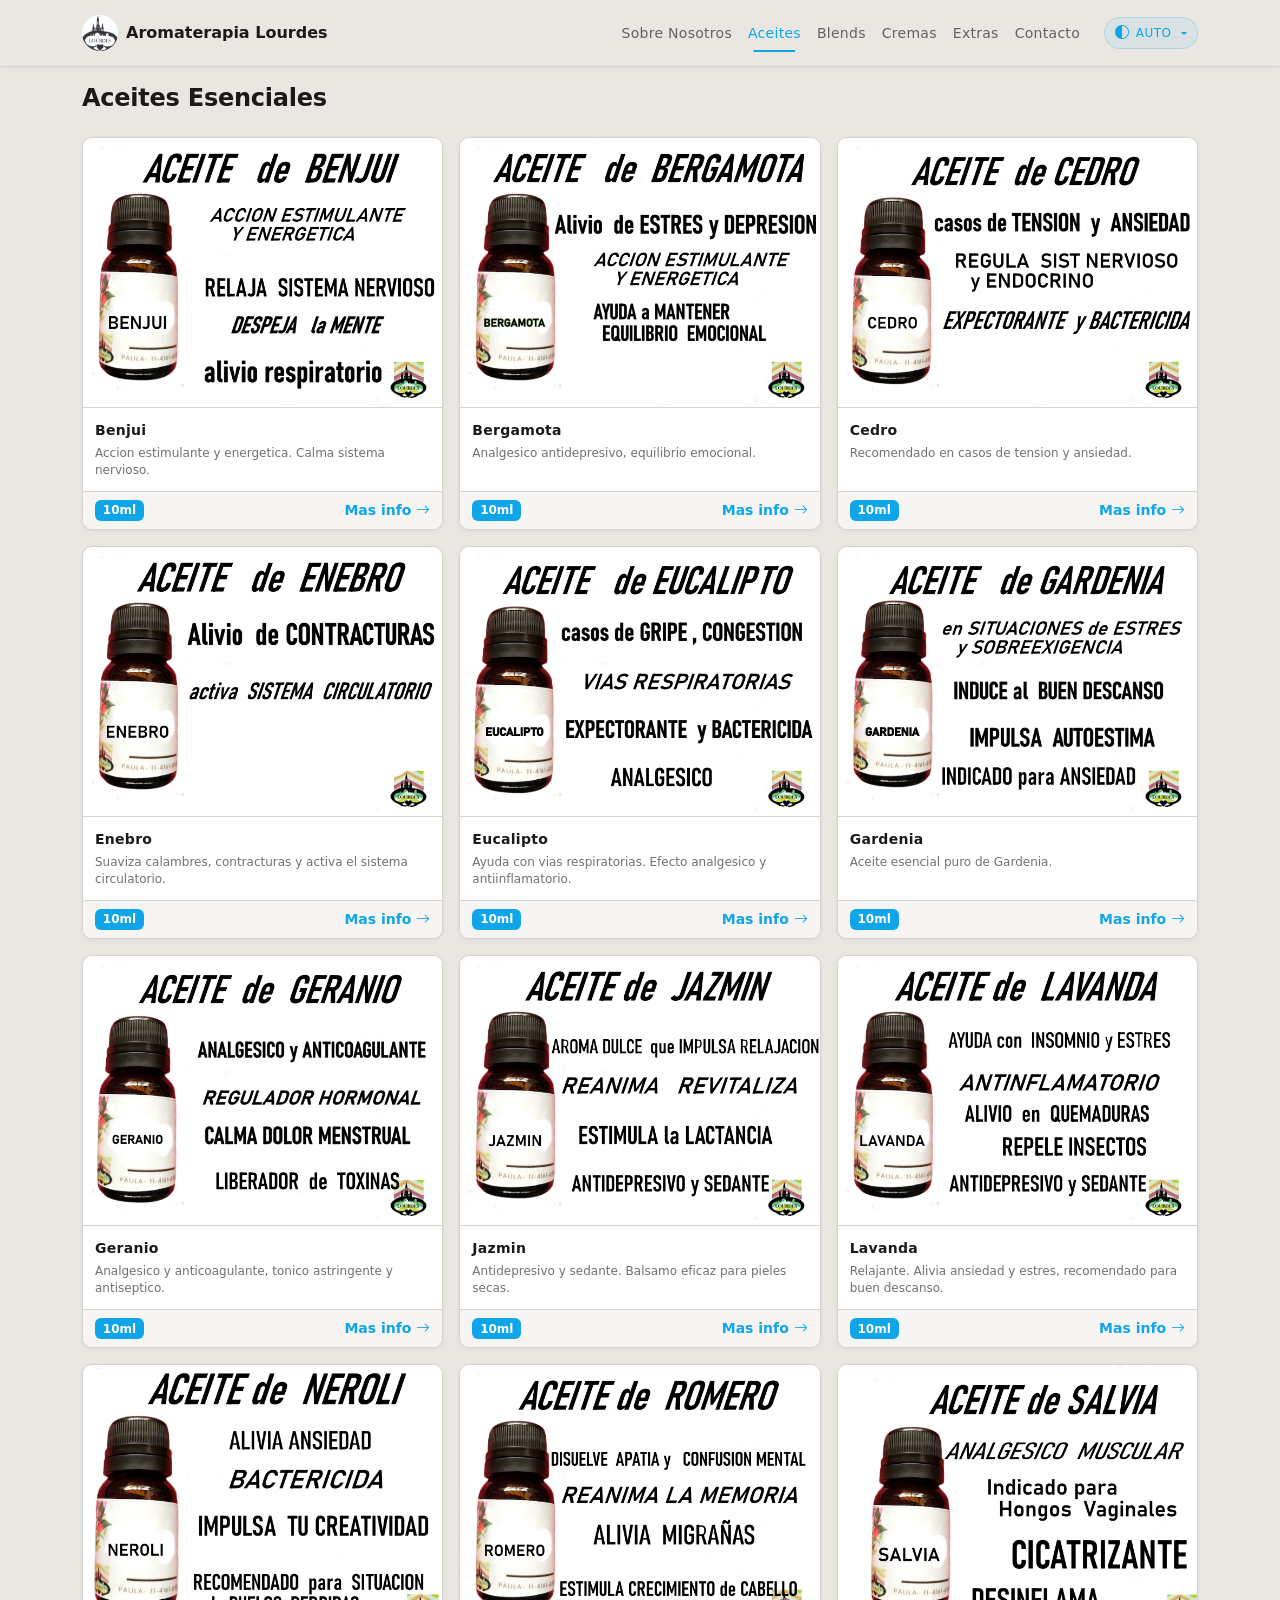
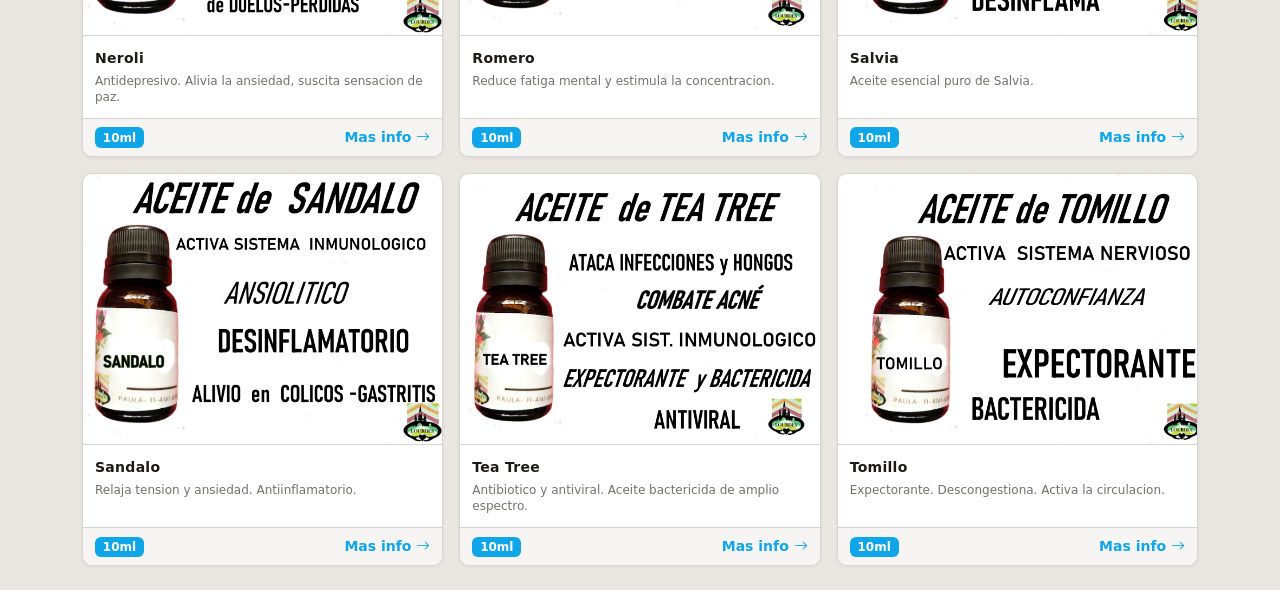
==== commit 57c8d720: "Overhauled layout, navbar, assets, and modals" ====
--- a/index.html
+++ b/index.html
@@ -1,736 +1,708 @@
 <!doctype html>
-<html lang="en" data-bs-theme="light">
-
+<html lang="es" data-bs-theme="light">
 <head>
     <meta charset="utf-8">
     <meta name="viewport" content="width=device-width, initial-scale=1">
-    <title>Aromaterapia Lourdes</title>
-    <link href="https://cdn.jsdelivr.net/npm/bootstrap@5.3.8/dist/css/bootstrap.min.css" rel="stylesheet"
-        integrity="sha384-sRIl4kxILFvY47J16cr9ZwB07vP4J8+LH7qKQnuqkuIAvNWLzeN8tE5YBujZqJLB" crossorigin="anonymous">
+    <title>Aceites Esenciales — Aromaterapia Lourdes</title>
+    <link href="https://cdn.jsdelivr.net/npm/bootstrap@5.3.8/dist/css/bootstrap.min.css" rel="stylesheet" integrity="sha384-sRIl4kxILFvY47J16cr9ZwB07vP4J8+LH7qKQnuqkuIAvNWLzeN8tE5YBujZqJLB" crossorigin="anonymous">
     <link rel="stylesheet" href="https://cdn.jsdelivr.net/npm/bootstrap-icons@1.13.1/font/bootstrap-icons.min.css">
-    <link href="media/css/styles.css" rel="stylesheet">
-    <script src="media/js/theme.js"></script>
+    <link href="css/styles.css" rel="stylesheet">
+    <script src="js/theme.js"></script>
 </head>
-
 <body>
-    <header class="sticky-top bg-body-tertiary p-0 shadow">
-        <nav class="navbar navbar-expand-lg">
-            <div class="container-fluid">
-                <a class="navbar-brand" href="index.html">
-                    <img src="media/image/LOGO%20BN%20transparente.jpg" alt="Aromaterapia Lourdes Icon" width="40"
-                        height="40" class="d-inline-block align-text-top">
-                    <span class="navbar-brand-text">Aromaterapia Lourdes</span>
-                </a>
-                <button class="btn btn-link theme-toggle" id="theme-toggle" aria-label="Toggle theme" type="button"><i class="bi bi-sun-fill" id="theme-icon"></i></button>
-                <button class="navbar-toggler" type="button" data-bs-toggle="collapse"
-                    data-bs-target="#navbarSupportedContent" aria-controls="navbarSupportedContent"
-                    aria-expanded="false" aria-label="Toggle navigation">
-                    <span class="navbar-toggler-icon"></span>
-                </button>
-
-                <div class="collapse navbar-collapse" id="navbarSupportedContent">
-                    <div class="col">
-                        <ul class="navbar-nav me-auto mb-2 mb-lg-0 nav-underline justify-content-center">
-                            <li class="nav-item">
-                                <a class="nav-link" href="SobreNosotros.html">Sobre Nosotros</a>
-                            </li>
-                            <li class="nav-item">
-                                <a class="nav-link active" aria-current="page" href="index.html">Aceites</a>
-                            </li>
-                            <li class="nav-item">
-                                <a class="nav-link" href="Blends.html">Blends</a>
-                            </li>
-                            <li class="nav-item">
-                                <a class="nav-link" href="Cremas.html">Cremas</a>
-                            </li>
-                            <li class="nav-item">
-                                <a class="nav-link" href="Extras.html">Extras</a>
-                            </li>
-                            <li class="nav-item">
-                                <a class="nav-link" href="Contacto.html">Contacto</a>
-                            </li>
-                        </ul>
-                    </div>
-
-
-                </div>
-            </div>
-        </nav>
-    </header>
-
-    <div class="main container-fluid mb-3">
-        <div class="container text-center">
-            <div class="row row-cols-1 row-cols-sm-2 row-cols-md-3 g-4">
-                <div class="col">
-                    <a data-bs-toggle="modal" data-bs-target="#Aceite1Modal" type="button" class="modalBase"
-                       >
-                        <div class="card h-100">
-                            <img src="media/image/Aceites/Aceite_Benjui.png" class="card-img-top" alt="...">
-                            <div class="card-body">
-                                <h5 class="card-title">Benjui</h5>
-                                <p class="card-text">
-                                    <!--- texto ---->
-                                </p>
-                            </div>
-                        </div>
-                    </a>
-                </div>
-                <div class="col">
-                    <a data-bs-toggle="modal" data-bs-target="#Aceite2Modal" type="button" class="modalBase"
-                       >
-                        <div class="card h-100">
-                            <img src="media/image/Aceites/Aceite_Bergamota.png" class="card-img-top" alt="...">
-                            <div class="card-body">
-                                <h5 class="card-title">Bergamota</h5>
-                                <p class="card-text">
-                                    <!--- texto ---->
-                                </p>
-                            </div>
-                        </div>
-                    </a>
-                </div>
-                <div class="col">
-                    <a data-bs-toggle="modal" data-bs-target="#Aceite3Modal" type="button" class="modalBase"
-                       >
-                        <div class="card h-100">
-                            <img src="media/image/Aceites/Aceite_Cedro.png" class="card-img-top" alt="...">
-                            <div class="card-body">
-                                <h5 class="card-title">Cedro</h5>
-                                <p class="card-text">
-                                    <!--- texto ---->
-                                </p>
-                            </div>
-                        </div>
-                    </a>
-                </div>
-                <div class="col">
-                    <a data-bs-toggle="modal" data-bs-target="#Aceite4Modal" type="button" class="modalBase"
-                       >
-                        <div class="card h-100">
-                            <img src="media/image/Aceites/Aceite_Enebro.png" class="card-img-top" alt="...">
-                            <div class="card-body">
-                                <h5 class="card-title">Enebro</h5>
-                                <p class="card-text">
-                                    <!--- texto ---->
-                                </p>
-                            </div>
-                        </div>
-                    </a>
-                </div>
-                <div class="col">
-                    <a data-bs-toggle="modal" data-bs-target="#Aceite5Modal" type="button" class="modalBase"
-                       >
-                        <div class="card h-100">
-                            <img src="media/image/Aceites/Aceite_Eucalipto.png" class="card-img-top" alt="...">
-                            <div class="card-body">
-                                <h5 class="card-title">Eucalipto</h5>
-                                <p class="card-text">
-                                    <!--- texto ---->
-                                </p>
-                            </div>
-                        </div>
-                    </a>
-                </div>
-                <div class="col">
-                    <a data-bs-toggle="modal" data-bs-target="#Aceite6Modal" type="button" class="modalBase"
-                       >
-                        <div class="card h-100">
-                            <img src="media/image/Aceites/Aceite_Gardenia.png" class="card-img-top" alt="...">
-                            <div class="card-body">
-                                <h5 class="card-title">Gardenia</h5>
-                                <p class="card-text">
-                                    <!--- texto ---->
-                                </p>
-                            </div>
-                        </div>
-                    </a>
-                </div>
-                <div class="col">
-                    <a data-bs-toggle="modal" data-bs-target="#Aceite7Modal" type="button" class="modalBase"
-                       >
-                        <div class="card h-100">
-                            <img src="media/image/Aceites/Aceite_Geranio.png" class="card-img-top" alt="...">
-                            <div class="card-body">
-                                <h5 class="card-title">Geranio</h5>
-                                <p class="card-text">
-                                    <!--- texto ---->
-                                </p>
-                            </div>
-                        </div>
-                    </a>
-                </div>
-
-
-                <div class="col">
-                    <a data-bs-toggle="modal" data-bs-target="#Aceite8Modal" type="button" class="modalBase"
-                       >
-                        <div class="card h-100">
-                            <img src="media/image/Aceites/Aceite_Jazmín.png" class="card-img-top" alt="...">
-                            <div class="card-body">
-                                <h5 class="card-title">Jazmín</h5>
-                                <p class="card-text">
-                                    <!--- texto ---->
-                                </p>
-                            </div>
-                        </div>
-                    </a>
-                </div>
-                <div class="col">
-                    <a data-bs-toggle="modal" data-bs-target="#Aceite9Modal" type="button" class="modalBase"
-                       >
-                        <div class="card h-100">
-                            <img src="media/image/Aceites/Aceite_Lavanda.png" class="card-img-top" alt="...">
-                            <div class="card-body">
-                                <h5 class="card-title">Lavanda</h5>
-                                <p class="card-text">
-                                    <!--- texto ---->
-                                </p>
-                            </div>
-                        </div>
-                    </a>
-                </div>
-                <div class="col">
-                    <a data-bs-toggle="modal" data-bs-target="#Aceite10Modal" type="button" class="modalBase"
-                       >
-                        <div class="card h-100">
-                            <img src="media/image/Aceites/Aceite_Neroli.png" class="card-img-top" alt="...">
-                            <div class="card-body">
-                                <h5 class="card-title">Neroli</h5>
-                                <p class="card-text">
-                                    <!--- texto ---->
-                                </p>
-                            </div>
-                        </div>
-                    </a>
-                </div>
-                <div class="col">
-                    <a data-bs-toggle="modal" data-bs-target="#Aceite11Modal" type="button" class="modalBase"
-                       >
-                        <div class="card h-100">
-                            <img src="media/image/Aceites/Aceite_Romero.png" class="card-img-top" alt="...">
-                            <div class="card-body">
-                                <h5 class="card-title">Romero</h5>
-                                <p class="card-text">
-                                    <!--- texto ---->
-                                </p>
-                            </div>
-                        </div>
-                    </a>
-                </div>
-                <div class="col">
-                    <a data-bs-toggle="modal" data-bs-target="#Aceite12Modal" type="button" class="modalBase"
-                       >
-                        <div class="card h-100">
-                            <img src="media/image/Aceites/Aceite_Salvia.png" class="card-img-top" alt="...">
-                            <div class="card-body">
-                                <h5 class="card-title">Salvia</h5>
-                                <p class="card-text">
-                                    <!--- texto ---->
-                                </p>
-                            </div>
-                        </div>
-                    </a>
-                </div>
-                <div class="col">
-                    <a data-bs-toggle="modal" data-bs-target="#Aceite13Modal" type="button" class="modalBase"
-                       >
-                        <div class="card h-100">
-                            <img src="media/image/Aceites/Aceite_Sándalo.png" class="card-img-top" alt="...">
-                            <div class="card-body">
-                                <h5 class="card-title">Sándalo</h5>
-                                <p class="card-text">
-                                    <!--- texto ---->
-                                </p>
-                            </div>
-                        </div>
-                    </a>
-                </div>
-                <div class="col">
-                    <a data-bs-toggle="modal" data-bs-target="#Aceite14Modal" type="button" class="modalBase"
-                       >
-                        <div class="card h-100">
-                            <img src="media/image/Aceites/Aceite_Tea_Tree.png" class="card-img-top" alt="...">
-                            <div class="card-body">
-                                <h5 class="card-title">Tea Tree</h5>
-                                <p class="card-text">
-                                    <!--- texto ---->
-                                </p>
-                            </div>
-                        </div>
-                    </a>
-                </div>
-                <div class="col">
-                    <a data-bs-toggle="modal" data-bs-target="#Aceite15Modal" type="button" class="modalBase"
-                       >
-                        <div class="card h-100">
-                            <img src="media/image/Aceites/Aceite_Tomillo.png" class="card-img-top" alt="...">
-                            <div class="card-body">
-                                <h5 class="card-title">Tomillo</h5>
-                                <p class="card-text">
-                                    <!--- texto ---->
-                                </p>
-                            </div>
-                        </div>
-                    </a>
-                </div>
-
-            </div>
-        </div>
-    </div>
-
-
-
-
-    <!-- Modals -->
-    <!-- Modal 1 -->
-    <div class="modal fade" id="Aceite1Modal" tabindex="-1" aria-labelledby="Aceite1ModalLabel" aria-hidden="true">
-        <div class="modal-dialog modal-dialog-scrollable modal-dialog-centered modal-lg">
-            <div class="modal-content">
-                <div class="modal-header">
-                    <h1 class="modal-title fs-5" id="Aceite1ModalLabel">Aceite de Benjui</h1>
-                    <button type="button" class="btn-close" data-bs-dismiss="modal" aria-label="Close"></button>
-                </div>
-                <div class="modal-body">
-                    <div class="row">
-                        <div class="col-8">
-                            Ayuda en casos de dermatitis. Acción estimulante y energética. Libera bloqueos.
-                            Calma sistema nervioso. Útil en casos de: depresión, agotamiento mental y emocional.
-                        </div>
-                        <div class="col-4 modal-img-section">
-                            <img src="media/image/Aceites/Aceite_Benjui.png" class="img-fluid" alt="...">
-                            <div class="modal-img-section">
-                                <span class="product-qty">Cantidad: 10ml</span>
-                            </div>
-                        </div>
-                    </div>
-                </div>
-                <div class="modal-footer">
-                    <button type="button" class="btn btn-secondary" data-bs-dismiss="modal">Cerrar</button>
-                </div>
-            </div>
-        </div>
-    </div>
-
-    <!-- Modal 2 -->
-    <div class="modal fade" id="Aceite2Modal" tabindex="-1" aria-labelledby="Aceite2ModalLabel" aria-hidden="true">
-        <div class="modal-dialog modal-dialog-scrollable modal-dialog-centered modal-lg">
-            <div class="modal-content">
-                <div class="modal-header">
-                    <h1 class="modal-title fs-5" id="Aceite2ModalLabel">Aceite de Bergamota</h1>
-                    <button type="button" class="btn-close" data-bs-dismiss="modal" aria-label="Close"></button>
-                </div>
-                <div class="modal-body">
-                    <div class="row">
-                        <div class="col-8">
-                            Analgésico antidepresivo, equilibrio emocional. Calma la tensión nerviosa actuando como
-                            sedante.
-                            Favorece producción d serotonina. Reduce la ansiedad y el estrés. Ideal para casos de
-                            depresión.
-                            Brinda autoconfianza y seguridad.
-                        </div>
-                        <div class="col-4 modal-img-section">
-                            <img src="media/image/Aceites/Aceite_Bergamota.png" class="img-fluid" alt="...">
-                            <div class="modal-img-section">
-                                <span class="product-qty">Cantidad: 10ml</span>
-                            </div>
-                        </div>
-                    </div>
-                </div>
-                <div class="modal-footer">
-                    <button type="button" class="btn btn-secondary" data-bs-dismiss="modal">Cerrar</button>
-                </div>
-            </div>
-        </div>
-    </div>
-
-    <!-- Modal 3 -->
-    <div class="modal fade" id="Aceite3Modal" tabindex="-1" aria-labelledby="Aceite3ModalLabel" aria-hidden="true">
-        <div class="modal-dialog modal-dialog-scrollable modal-dialog-centered modal-lg">
-            <div class="modal-content">
-                <div class="modal-header">
-                    <h1 class="modal-title fs-5" id="Aceite3ModalLabel">Aceite de Cedro</h1>
-                    <button type="button" class="btn-close" data-bs-dismiss="modal" aria-label="Close"></button>
-                </div>
-                <div class="modal-body">
-                    <div class="row">
-                        <div class="col-8">
-                            Recomendado en casos de tensión y ansiedad. Impulsa sentimientos de autoconfianza y
-                            fortaleza.
-                            Tonifica los músculos.
-                        </div>
-                        <div class="col-4 modal-img-section">
-                            <img src="media/image/Aceites/Aceite_Cedro.png" class="img-fluid" alt="...">
-                            <div class="modal-img-section">
-                                <span class="product-qty">Cantidad: 10ml</span>
-                            </div>
-                        </div>
-                    </div>
-                </div>
-                <div class="modal-footer">
-                    <button type="button" class="btn btn-secondary" data-bs-dismiss="modal">Cerrar</button>
-                </div>
-            </div>
-        </div>
-    </div>
-
-    <!-- Modal 4 -->
-    <div class="modal fade" id="Aceite4Modal" tabindex="-1" aria-labelledby="Aceite4ModalLabel" aria-hidden="true">
-        <div class="modal-dialog modal-dialog-scrollable modal-dialog-centered modal-lg">
-            <div class="modal-content">
-                <div class="modal-header">
-                    <h1 class="modal-title fs-5" id="Aceite4ModalLabel">Aceite de Enebro</h1>
-                    <button type="button" class="btn-close" data-bs-dismiss="modal" aria-label="Close"></button>
-                </div>
-                <div class="modal-body">
-                    <div class="row">
-                        <div class="col-8">
-                            Ideal para tema músculos: suaviza calambres, contracturas y activa el sistema circulatorio.
-                            Recomendado para artritis, reuma. Accion estimulante y energética
-                        </div>
-                        <div class="col-4 modal-img-section">
-                            <img src="media/image/Aceites/Aceite_Enebro.png" class="img-fluid" alt="...">
-                            <div class="modal-img-section">
-                                <span class="product-qty">Cantidad: 10ml</span>
-                            </div>
-                        </div>
-                    </div>
-                </div>
-                <div class="modal-footer">
-                    <button type="button" class="btn btn-secondary" data-bs-dismiss="modal">Cerrar</button>
-                </div>
-            </div>
-        </div>
-    </div>
-
-    <!-- Modal 5 -->
-    <div class="modal fade" id="Aceite5Modal" tabindex="-1" aria-labelledby="Aceite5ModalLabel" aria-hidden="true">
-        <div class="modal-dialog modal-dialog-scrollable modal-dialog-centered modal-lg">
-            <div class="modal-content">
-                <div class="modal-header">
-                    <h1 class="modal-title fs-5" id="Aceite5ModalLabel">Aceite de Eucalipto</h1>
-                    <button type="button" class="btn-close" data-bs-dismiss="modal" aria-label="Close"></button>
-                </div>
-                <div class="modal-body">
-                    <div class="row">
-                        <div class="col-8">
-                            Ayuda con vías respiratorias (expectorante). Efecto analgésico y antiinflamatorio.
-                            Balsamico.Eficaz bactericida en vías respiratorias. Activa la circulación.
-                        </div>
-                        <div class="col-4 modal-img-section">
-                            <img src="media/image/Aceites/Aceite_Eucalipto.png" class="img-fluid" alt="...">
-                            <div class="modal-img-section">
-                                <span class="product-qty">Cantidad: 10ml</span>
-                            </div>
-                        </div>
-                    </div>
-                </div>
-                <div class="modal-footer">
-                    <button type="button" class="btn btn-secondary" data-bs-dismiss="modal">Cerrar</button>
-                </div>
-            </div>
-        </div>
-    </div>
-
-    <!-- Modal 6 -->
-    <div class="modal fade" id="Aceite6Modal" tabindex="-1" aria-labelledby="Aceite6ModalLabel" aria-hidden="true">
-        <div class="modal-dialog modal-dialog-scrollable modal-dialog-centered modal-lg">
-            <div class="modal-content">
-                <div class="modal-header">
-                    <h1 class="modal-title fs-5" id="Aceite6ModalLabel">Aceite de Gardenia</h1>
-                    <button type="button" class="btn-close" data-bs-dismiss="modal" aria-label="Close"></button>
-                </div>
-                <div class="modal-body">
-                    <div class="row">
-                        <div class="col-8">
-                            DESCRIPCION NO ENCONTRADA PARA GARDENIA
-                        </div>
-                        <div class="col-4 modal-img-section">
-                            <img src="media/image/Aceites/Aceite_Gardenia.png" class="img-fluid" alt="...">
-                            <div class="modal-img-section">
-                                <span class="product-qty">Cantidad: 10ml</span>
-                            </div>
-                        </div>
-                    </div>
-                </div>
-                <div class="modal-footer">
-                    <button type="button" class="btn btn-secondary" data-bs-dismiss="modal">Cerrar</button>
-                </div>
-            </div>
-        </div>
-    </div>
-
-    <!-- Modal 7 -->
-    <div class="modal fade" id="Aceite7Modal" tabindex="-1" aria-labelledby="Aceite7ModalLabel" aria-hidden="true">
-        <div class="modal-dialog modal-dialog-scrollable modal-dialog-centered modal-lg">
-            <div class="modal-content">
-                <div class="modal-header">
-                    <h1 class="modal-title fs-5" id="Aceite7ModalLabel">Aceite de Geranio</h1>
-                    <button type="button" class="btn-close" data-bs-dismiss="modal" aria-label="Close"></button>
-                </div>
-                <div class="modal-body">
-                    <div class="row">
-                        <div class="col-8">
-                            Analgésico y anticoagulante, tónico astringente y antiséptico. Calma el sistema nervioso en
-                            situaciones de ansiedad y depresión. Regulador del sistema hormonal. Útil en casos de
-                            dolores menstruales.
-                            Diurético, descongestivo del sistema urinario. Ayuda en pieles mixtas o deshidratadas a
-                            equilibrar la secreción sebácea.
-                        </div>
-                        <div class="col-4 modal-img-section">
-                            <img src="media/image/Aceites/Aceite_Geranio.png" class="img-fluid" alt="...">
-                            <div class="modal-img-section">
-                                <span class="product-qty">Cantidad: 10ml</span>
-                            </div>
-                        </div>
-                    </div>
-                </div>
-                <div class="modal-footer">
-                    <button type="button" class="btn btn-secondary" data-bs-dismiss="modal">Cerrar</button>
-                </div>
-            </div>
-        </div>
-    </div>
-
-    <!-- Modal 8 -->
-    <div class="modal fade" id="Aceite8Modal" tabindex="-1" aria-labelledby="Aceite8ModalLabel" aria-hidden="true">
-        <div class="modal-dialog modal-dialog-scrollable modal-dialog-centered modal-lg">
-            <div class="modal-content">
-                <div class="modal-header">
-                    <h1 class="modal-title fs-5" id="Aceite8ModalLabel">Aceite de Jazmín</h1>
-                    <button type="button" class="btn-close" data-bs-dismiss="modal" aria-label="Close"></button>
-                </div>
-                <div class="modal-body">
-                    <div class="row">
-                        <div class="col-8">
-                            Antidepresivo y sedante. Bálsamo eficaz para pieles secas y sensibles. Genera sentimientos
-                            de confianza .
-                            Impulsa la sensualidad. Desinhibe.
-                        </div>
-                        <div class="col-4 modal-img-section">
-                            <img src="media/image/Aceites/Aceite_Jazmín.png" class="img-fluid" alt="...">
-                            <div class="modal-img-section">
-                                <span class="product-qty">Cantidad: 10ml</span>
-                            </div>
-                        </div>
-                    </div>
-                </div>
-                <div class="modal-footer">
-                    <button type="button" class="btn btn-secondary" data-bs-dismiss="modal">Cerrar</button>
-                </div>
-            </div>
-        </div>
-    </div>
-
-    <!-- Modal 9 -->
-    <div class="modal fade" id="Aceite9Modal" tabindex="-1" aria-labelledby="Aceite9ModalLabel" aria-hidden="true">
-        <div class="modal-dialog modal-dialog-scrollable modal-dialog-centered modal-lg">
-            <div class="modal-content">
-                <div class="modal-header">
-                    <h1 class="modal-title fs-5" id="Aceite9ModalLabel">Aceite de Lavanda</h1>
-                    <button type="button" class="btn-close" data-bs-dismiss="modal" aria-label="Close"></button>
-                </div>
-                <div class="modal-body">
-                    <div class="row">
-                        <div class="col-8">
-                            Relajante. Tiene beneficios en tratamiento de quemaduras y eczemas de piel. Antiseptico.
-                            Alivia ansiedad y estrés, recomendado para buen descanso. Repele insectos. Ayuda insomnio.
-                            Se emplea para acompañar momentos de ansiedad pánico y tensión nerviosa.
-                        </div>
-                        <div class="col-4 modal-img-section">
-                            <img src="media/image/Aceites/Aceite_Lavanda.png" class="img-fluid" alt="...">
-                            <div class="modal-img-section">
-                                <span class="product-qty">Cantidad: 10ml</span>
-                            </div>
-                        </div>
-                    </div>
-                </div>
-                <div class="modal-footer">
-                    <button type="button" class="btn btn-secondary" data-bs-dismiss="modal">Cerrar</button>
-                </div>
-            </div>
-        </div>
-    </div>
-
-    <!-- Modal 10 -->
-    <div class="modal fade" id="Aceite10Modal" tabindex="-1" aria-labelledby="Aceite10ModalLabel" aria-hidden="true">
-        <div class="modal-dialog modal-dialog-scrollable modal-dialog-centered modal-lg">
-            <div class="modal-content">
-                <div class="modal-header">
-                    <h1 class="modal-title fs-5" id="Aceite10ModalLabel">Aceite de Neroli</h1>
-                    <button type="button" class="btn-close" data-bs-dismiss="modal" aria-label="Close"></button>
-                </div>
-                <div class="modal-body">
-                    <div class="row">
-                        <div class="col-8">
-                            Antidepresivo. Alivia la ansiedad, suscita sensación de paz. Efecto armonizador sobre el
-                            sistema nervioso simpático.
-                        </div>
-                        <div class="col-4 modal-img-section">
-                            <img src="media/image/Aceites/Aceite_Neroli.png" class="img-fluid" alt="...">
-                            <div class="modal-img-section">
-                                <span class="product-qty">Cantidad: 10ml</span>
-                            </div>
-                        </div>
-                    </div>
-                </div>
-                <div class="modal-footer">
-                    <button type="button" class="btn btn-secondary" data-bs-dismiss="modal">Cerrar</button>
-                </div>
-            </div>
-        </div>
-    </div>
-
-    <!-- Modal 11 -->
-    <div class="modal fade" id="Aceite11Modal" tabindex="-1" aria-labelledby="Aceite11ModalLabel" aria-hidden="true">
-        <div class="modal-dialog modal-dialog-scrollable modal-dialog-centered modal-lg">
-            <div class="modal-content">
-                <div class="modal-header">
-                    <h1 class="modal-title fs-5" id="Aceite11ModalLabel">Aceite de Romero</h1>
-                    <button type="button" class="btn-close" data-bs-dismiss="modal" aria-label="Close"></button>
-                </div>
-                <div class="modal-body">
-                    <div class="row">
-                        <div class="col-8">
-                            Reduce fatiga mental y estimula la concentración. Reconforta dolores musculares y
-                            articulares.
-                            Activa los folículos capilares promoviendo un cuero cabelludo saludable con cabello fuerte y
-                            sano. Combate cansancio cuando necesitas energía. Útil para tratar el vértigo.
-                        </div>
-                        <div class="col-4 modal-img-section">
-                            <img src="media/image/Aceites/Aceite_Romero.png" class="img-fluid" alt="...">
-                            <div class="modal-img-section">
-                                <span class="product-qty">Cantidad: 10ml</span>
-                            </div>
-                        </div>
-                    </div>
-                </div>
-                <div class="modal-footer">
-                    <button type="button" class="btn btn-secondary" data-bs-dismiss="modal">Cerrar</button>
-                </div>
-            </div>
-        </div>
-    </div>
-
-    <!-- Modal 12 -->
-    <div class="modal fade" id="Aceite12Modal" tabindex="-1" aria-labelledby="Aceite12ModalLabel" aria-hidden="true">
-        <div class="modal-dialog modal-dialog-scrollable modal-dialog-centered modal-lg">
-            <div class="modal-content">
-                <div class="modal-header">
-                    <h1 class="modal-title fs-5" id="Aceite12ModalLabel">Aceite de Salvia</h1>
-                    <button type="button" class="btn-close" data-bs-dismiss="modal" aria-label="Close"></button>
-                </div>
-                <div class="modal-body">
-                    <div class="row">
-                        <div class="col-8">
-                            DESCRIPCION NO ENCONTRADA PARA SALVIA
-                        </div>
-                        <div class="col-4 modal-img-section">
-                            <img src="media/image/Aceites/Aceite_Salvia.png" class="img-fluid" alt="...">
-                            <div class="modal-img-section">
-                                <span class="product-qty">Cantidad: 10ml</span>
-                            </div>
-                        </div>
-                    </div>
-                </div>
-                <div class="modal-footer">
-                    <button type="button" class="btn btn-secondary" data-bs-dismiss="modal">Cerrar</button>
-                </div>
-            </div>
-        </div>
-    </div>
-
-    <!-- Modal 13 -->
-    <div class="modal fade" id="Aceite13Modal" tabindex="-1" aria-labelledby="Aceite13ModalLabel" aria-hidden="true">
-        <div class="modal-dialog modal-dialog-scrollable modal-dialog-centered modal-lg">
-            <div class="modal-content">
-                <div class="modal-header">
-                    <h1 class="modal-title fs-5" id="Aceite13ModalLabel">Aceite de Sándalo</h1>
-                    <button type="button" class="btn-close" data-bs-dismiss="modal" aria-label="Close"></button>
-                </div>
-                <div class="modal-body">
-                    <div class="row">
-                        <div class="col-8">
-                            Relaja tensión y ansiedad. Antiinflamatorio. Activa el sistema inmunológico.
-                            Impulsa desbloqueos emocionales, acompaña duelos.
-                        </div>
-                        <div class="col-4 modal-img-section">
-                            <img src="media/image/Aceites/Aceite_Sándalo.png" class="img-fluid" alt="...">
-                            <div class="modal-img-section">
-                                <span class="product-qty">Cantidad: 10ml</span>
-                            </div>
-                        </div>
-                    </div>
-                </div>
-                <div class="modal-footer">
-                    <button type="button" class="btn btn-secondary" data-bs-dismiss="modal">Cerrar</button>
-                </div>
-            </div>
-        </div>
-    </div>
-
-    <!-- Modal 14 -->
-    <div class="modal fade" id="Aceite14Modal" tabindex="-1" aria-labelledby="Aceite14ModalLabel" aria-hidden="true">
-        <div class="modal-dialog modal-dialog-scrollable modal-dialog-centered modal-lg">
-            <div class="modal-content">
-                <div class="modal-header">
-                    <h1 class="modal-title fs-5" id="Aceite14ModalLabel">Aceite de Tea Tree</h1>
-                    <button type="button" class="btn-close" data-bs-dismiss="modal" aria-label="Close"></button>
-                </div>
-                <div class="modal-body">
-                    <div class="row">
-                        <div class="col-8">
-                            Antibiótico y antiviral. Aceite bactericida de amplio espectro. Recomendado para vías
-                            respiratorias.
-                            Ataca infecciones y hongos. Recomendado para el acné. Fortalece el sistema inmunológico
-                        </div>
-                        <div class="col-4 modal-img-section">
-                            <img src="media/image/Aceites/Aceite_Tea_Tree.png" class="img-fluid" alt="...">
-                            <div class="modal-img-section">
-                                <span class="product-qty">Cantidad: 10ml</span>
-                            </div>
-                        </div>
-                    </div>
-                </div>
-                <div class="modal-footer">
-                    <button type="button" class="btn btn-secondary" data-bs-dismiss="modal">Cerrar</button>
-                </div>
-            </div>
-        </div>
-    </div>
-
-    <!-- Modal 15 -->
-    <div class="modal fade" id="Aceite15Modal" tabindex="-1" aria-labelledby="Aceite15ModalLabel" aria-hidden="true">
-        <div class="modal-dialog modal-dialog-scrollable modal-dialog-centered modal-lg">
-            <div class="modal-content">
-                <div class="modal-header">
-                    <h1 class="modal-title fs-5" id="Aceite15ModalLabel">Aceite de Tomillo</h1>
-                    <button type="button" class="btn-close" data-bs-dismiss="modal" aria-label="Close"></button>
-                </div>
-                <div class="modal-body">
-                    <div class="row">
-                        <div class="col-8">
-                            Expectorante . Descongestiona. Afloja catarro y flema. Indicado para gripe, bronquitis,
-                            resfríos, sinusitis. Activa la circulación previniendo calambres. Activa el sistema
-                            inmunológico.
-                            Eficaz expectorante y antibacterial /antimicrobiano
-                        </div>
-                        <div class="col-4 modal-img-section">
-                            <img src="media/image/Aceites/Aceite_Tomillo.png" class="img-fluid" alt="...">
-                            <div class="modal-img-section">
-                                <span class="product-qty">Cantidad: 10ml</span>
-                            </div>
-                        </div>
-                    </div>
-                </div>
-                <div class="modal-footer">
-                    <button type="button" class="btn btn-secondary" data-bs-dismiss="modal">Cerrar</button>
-                </div>
-            </div>
-        </div>
-    </div>
-
-    <script src="https://cdn.jsdelivr.net/npm/bootstrap@5.3.8/dist/js/bootstrap.bundle.min.js"
-        integrity="sha384-FKyoEForCGlyvwx9Hj09JcYn3nv7wiPVlz7YYwJrWVcXK/BmnVDxM+D2scQbITxI" crossorigin="anonymous"></script>
+
+    <!-- NAVBAR -->
+    <nav class="navbar fixed-top navbar-expand-lg navbar-glass shadow-sm">
+        <div class="container">
+            <a class="navbar-brand d-flex align-items-center gap-2" href="index.html">
+                <img src="image/LOGO%20BN%20transparente.jpg" alt="Aromaterapia Lourdes" width="36" height="36" class="rounded-circle">
+                <span class="fw-semibold">Aromaterapia Lourdes</span>
+            </a>
+            <button class="navbar-toggler border-0" type="button" data-bs-toggle="collapse" data-bs-target="#navbarMain" aria-controls="navbarMain" aria-expanded="false" aria-label="Menu">
+                <span class="navbar-toggler-icon"></span>
+            </button>
+            <div class="collapse navbar-collapse" id="navbarMain">
+                <ul class="navbar-nav ms-auto me-3">
+                    <li class="nav-item"><a class="nav-link" href="SobreNosotros.html">Sobre Nosotros</a></li>
+                    <li class="nav-item"><a class="nav-link active" aria-current="page" href="index.html">Aceites</a></li>
+                    <li class="nav-item"><a class="nav-link" href="Blends.html">Blends</a></li>
+                    <li class="nav-item"><a class="nav-link" href="Cremas.html">Cremas</a></li>
+                    <li class="nav-item"><a class="nav-link" href="Extras.html">Extras</a></li>
+                    <li class="nav-item"><a class="nav-link" href="Contacto.html">Contacto</a></li>
+                </ul>
+                <div class="dropdown">
+                    <button class="theme-toggle-btn dropdown-toggle" type="button" id="theme-toggle-btn" data-bs-toggle="dropdown" aria-expanded="false">
+                        <i class="bi bi-circle-half" id="theme-toggle-icon"></i>
+                        <span id="theme-toggle-label">Auto</span>
+                    </button>
+                    <ul class="dropdown-menu dropdown-menu-end">
+                        <li><button class="dropdown-item d-flex align-items-center gap-2" data-theme-value="light"><i class="bi bi-sun-fill"></i> Claro</button></li>
+                        <li><button class="dropdown-item d-flex align-items-center gap-2" data-theme-value="dark"><i class="bi bi-moon-stars-fill"></i> Oscuro</button></li>
+                        <li><hr class="dropdown-divider"></li>
+                        <li><button class="dropdown-item d-flex align-items-center gap-2" data-theme-value="auto"><i class="bi bi-circle-half"></i> Automatico</button></li>
+                    </ul>
+                </div>
+            </div>
+        </div>
+    </nav>
+
+    <main class="container py-4">
+        <h1 class="page-title">Aceites Esenciales</h1>
+
+        <div class="row row-cols-1 row-cols-md-2 row-cols-lg-3 g-3">
+
+            <!-- Benjui -->
+            <div class="col">
+                <a class="product-card" data-bs-toggle="modal" data-bs-target="#modalBenjui" role="button" tabindex="0">
+                    <div class="card shadow-sm">
+                        <img src="image/Aceites/Aceite_Benjui.png" class="card-img-top" alt="Benjui">
+                        <div class="card-body">
+                            <p class="card-title">Benjui</p>
+                            <p class="card-text">Accion estimulante y energetica. Calma sistema nervioso.</p>
+                        </div>
+                        <div class="card-footer d-flex align-items-center justify-content-between">
+                            <span class="badge bg-primary">10ml</span>
+                            <small class="fw-semibold card-cta">Mas info <i class="bi bi-arrow-right"></i></small>
+                        </div>
+                    </div>
+                </a>
+            </div>
+
+            <!-- Bergamota -->
+            <div class="col">
+                <a class="product-card" data-bs-toggle="modal" data-bs-target="#modalBergamota" role="button" tabindex="0">
+                    <div class="card shadow-sm">
+                        <img src="image/Aceites/Aceite_Bergamota.png" class="card-img-top" alt="Bergamota">
+                        <div class="card-body">
+                            <p class="card-title">Bergamota</p>
+                            <p class="card-text">Analgesico antidepresivo, equilibrio emocional.</p>
+                        </div>
+                        <div class="card-footer d-flex align-items-center justify-content-between">
+                            <span class="badge bg-primary">10ml</span>
+                            <small class="fw-semibold card-cta">Mas info <i class="bi bi-arrow-right"></i></small>
+                        </div>
+                    </div>
+                </a>
+            </div>
+
+            <!-- Cedro -->
+            <div class="col">
+                <a class="product-card" data-bs-toggle="modal" data-bs-target="#modalCedro" role="button" tabindex="0">
+                    <div class="card shadow-sm">
+                        <img src="image/Aceites/Aceite_Cedro.png" class="card-img-top" alt="Cedro">
+                        <div class="card-body">
+                            <p class="card-title">Cedro</p>
+                            <p class="card-text">Recomendado en casos de tension y ansiedad.</p>
+                        </div>
+                        <div class="card-footer d-flex align-items-center justify-content-between">
+                            <span class="badge bg-primary">10ml</span>
+                            <small class="fw-semibold card-cta">Mas info <i class="bi bi-arrow-right"></i></small>
+                        </div>
+                    </div>
+                </a>
+            </div>
+
+            <!-- Enebro -->
+            <div class="col">
+                <a class="product-card" data-bs-toggle="modal" data-bs-target="#modalEnebro" role="button" tabindex="0">
+                    <div class="card shadow-sm">
+                        <img src="image/Aceites/Aceite_Enebro.png" class="card-img-top" alt="Enebro">
+                        <div class="card-body">
+                            <p class="card-title">Enebro</p>
+                            <p class="card-text">Suaviza calambres, contracturas y activa el sistema circulatorio.</p>
+                        </div>
+                        <div class="card-footer d-flex align-items-center justify-content-between">
+                            <span class="badge bg-primary">10ml</span>
+                            <small class="fw-semibold card-cta">Mas info <i class="bi bi-arrow-right"></i></small>
+                        </div>
+                    </div>
+                </a>
+            </div>
+
+            <!-- Eucalipto -->
+            <div class="col">
+                <a class="product-card" data-bs-toggle="modal" data-bs-target="#modalEucalipto" role="button" tabindex="0">
+                    <div class="card shadow-sm">
+                        <img src="image/Aceites/Aceite_Eucalipto.png" class="card-img-top" alt="Eucalipto">
+                        <div class="card-body">
+                            <p class="card-title">Eucalipto</p>
+                            <p class="card-text">Ayuda con vias respiratorias. Efecto analgesico y antiinflamatorio.</p>
+                        </div>
+                        <div class="card-footer d-flex align-items-center justify-content-between">
+                            <span class="badge bg-primary">10ml</span>
+                            <small class="fw-semibold card-cta">Mas info <i class="bi bi-arrow-right"></i></small>
+                        </div>
+                    </div>
+                </a>
+            </div>
+
+            <!-- Gardenia -->
+            <div class="col">
+                <a class="product-card" data-bs-toggle="modal" data-bs-target="#modalGardenia" role="button" tabindex="0">
+                    <div class="card shadow-sm">
+                        <img src="image/Aceites/Aceite_Gardenia.png" class="card-img-top" alt="Gardenia">
+                        <div class="card-body">
+                            <p class="card-title">Gardenia</p>
+                            <p class="card-text">Aceite esencial puro de Gardenia.</p>
+                        </div>
+                        <div class="card-footer d-flex align-items-center justify-content-between">
+                            <span class="badge bg-primary">10ml</span>
+                            <small class="fw-semibold card-cta">Mas info <i class="bi bi-arrow-right"></i></small>
+                        </div>
+                    </div>
+                </a>
+            </div>
+
+            <!-- Geranio -->
+            <div class="col">
+                <a class="product-card" data-bs-toggle="modal" data-bs-target="#modalGeranio" role="button" tabindex="0">
+                    <div class="card shadow-sm">
+                        <img src="image/Aceites/Aceite_Geranio.png" class="card-img-top" alt="Geranio">
+                        <div class="card-body">
+                            <p class="card-title">Geranio</p>
+                            <p class="card-text">Analgesico y anticoagulante, tonico astringente y antiseptico.</p>
+                        </div>
+                        <div class="card-footer d-flex align-items-center justify-content-between">
+                            <span class="badge bg-primary">10ml</span>
+                            <small class="fw-semibold card-cta">Mas info <i class="bi bi-arrow-right"></i></small>
+                        </div>
+                    </div>
+                </a>
+            </div>
+
+            <!-- Jazmin -->
+            <div class="col">
+                <a class="product-card" data-bs-toggle="modal" data-bs-target="#modalJazmin" role="button" tabindex="0">
+                    <div class="card shadow-sm">
+                        <img src="image/Aceites/Aceite_Jazmin.png" class="card-img-top" alt="Jazmin">
+                        <div class="card-body">
+                            <p class="card-title">Jazmin</p>
+                            <p class="card-text">Antidepresivo y sedante. Balsamo eficaz para pieles secas.</p>
+                        </div>
+                        <div class="card-footer d-flex align-items-center justify-content-between">
+                            <span class="badge bg-primary">10ml</span>
+                            <small class="fw-semibold card-cta">Mas info <i class="bi bi-arrow-right"></i></small>
+                        </div>
+                    </div>
+                </a>
+            </div>
+
+            <!-- Lavanda -->
+            <div class="col">
+                <a class="product-card" data-bs-toggle="modal" data-bs-target="#modalLavanda" role="button" tabindex="0">
+                    <div class="card shadow-sm">
+                        <img src="image/Aceites/Aceite_Lavanda.png" class="card-img-top" alt="Lavanda">
+                        <div class="card-body">
+                            <p class="card-title">Lavanda</p>
+                            <p class="card-text">Relajante. Alivia ansiedad y estres, recomendado para buen descanso.</p>
+                        </div>
+                        <div class="card-footer d-flex align-items-center justify-content-between">
+                            <span class="badge bg-primary">10ml</span>
+                            <small class="fw-semibold card-cta">Mas info <i class="bi bi-arrow-right"></i></small>
+                        </div>
+                    </div>
+                </a>
+            </div>
+
+            <!-- Neroli -->
+            <div class="col">
+                <a class="product-card" data-bs-toggle="modal" data-bs-target="#modalNeroli" role="button" tabindex="0">
+                    <div class="card shadow-sm">
+                        <img src="image/Aceites/Aceite_Neroli.png" class="card-img-top" alt="Neroli">
+                        <div class="card-body">
+                            <p class="card-title">Neroli</p>
+                            <p class="card-text">Antidepresivo. Alivia la ansiedad, suscita sensacion de paz.</p>
+                        </div>
+                        <div class="card-footer d-flex align-items-center justify-content-between">
+                            <span class="badge bg-primary">10ml</span>
+                            <small class="fw-semibold card-cta">Mas info <i class="bi bi-arrow-right"></i></small>
+                        </div>
+                    </div>
+                </a>
+            </div>
+
+            <!-- Romero -->
+            <div class="col">
+                <a class="product-card" data-bs-toggle="modal" data-bs-target="#modalRomero" role="button" tabindex="0">
+                    <div class="card shadow-sm">
+                        <img src="image/Aceites/Aceite_Romero.png" class="card-img-top" alt="Romero">
+                        <div class="card-body">
+                            <p class="card-title">Romero</p>
+                            <p class="card-text">Reduce fatiga mental y estimula la concentracion.</p>
+                        </div>
+                        <div class="card-footer d-flex align-items-center justify-content-between">
+                            <span class="badge bg-primary">10ml</span>
+                            <small class="fw-semibold card-cta">Mas info <i class="bi bi-arrow-right"></i></small>
+                        </div>
+                    </div>
+                </a>
+            </div>
+
+            <!-- Salvia -->
+            <div class="col">
+                <a class="product-card" data-bs-toggle="modal" data-bs-target="#modalSalvia" role="button" tabindex="0">
+                    <div class="card shadow-sm">
+                        <img src="image/Aceites/Aceite_Salvia.png" class="card-img-top" alt="Salvia">
+                        <div class="card-body">
+                            <p class="card-title">Salvia</p>
+                            <p class="card-text">Aceite esencial puro de Salvia.</p>
+                        </div>
+                        <div class="card-footer d-flex align-items-center justify-content-between">
+                            <span class="badge bg-primary">10ml</span>
+                            <small class="fw-semibold card-cta">Mas info <i class="bi bi-arrow-right"></i></small>
+                        </div>
+                    </div>
+                </a>
+            </div>
+
+            <!-- Sandalo -->
+            <div class="col">
+                <a class="product-card" data-bs-toggle="modal" data-bs-target="#modalSandalo" role="button" tabindex="0">
+                    <div class="card shadow-sm">
+                        <img src="image/Aceites/Aceite_Sandalo.png" class="card-img-top" alt="Sandalo">
+                        <div class="card-body">
+                            <p class="card-title">Sandalo</p>
+                            <p class="card-text">Relaja tension y ansiedad. Antiinflamatorio.</p>
+                        </div>
+                        <div class="card-footer d-flex align-items-center justify-content-between">
+                            <span class="badge bg-primary">10ml</span>
+                            <small class="fw-semibold card-cta">Mas info <i class="bi bi-arrow-right"></i></small>
+                        </div>
+                    </div>
+                </a>
+            </div>
+
+            <!-- Tea Tree -->
+            <div class="col">
+                <a class="product-card" data-bs-toggle="modal" data-bs-target="#modalTeaTree" role="button" tabindex="0">
+                    <div class="card shadow-sm">
+                        <img src="image/Aceites/Aceite_Tea_Tree.png" class="card-img-top" alt="Tea Tree">
+                        <div class="card-body">
+                            <p class="card-title">Tea Tree</p>
+                            <p class="card-text">Antibiotico y antiviral. Aceite bactericida de amplio espectro.</p>
+                        </div>
+                        <div class="card-footer d-flex align-items-center justify-content-between">
+                            <span class="badge bg-primary">10ml</span>
+                            <small class="fw-semibold card-cta">Mas info <i class="bi bi-arrow-right"></i></small>
+                        </div>
+                    </div>
+                </a>
+            </div>
+
+            <!-- Tomillo -->
+            <div class="col">
+                <a class="product-card" data-bs-toggle="modal" data-bs-target="#modalTomillo" role="button" tabindex="0">
+                    <div class="card shadow-sm">
+                        <img src="image/Aceites/Aceite_Tomillo.png" class="card-img-top" alt="Tomillo">
+                        <div class="card-body">
+                            <p class="card-title">Tomillo</p>
+                            <p class="card-text">Expectorante. Descongestiona. Activa la circulacion.</p>
+                        </div>
+                        <div class="card-footer d-flex align-items-center justify-content-between">
+                            <span class="badge bg-primary">10ml</span>
+                            <small class="fw-semibold card-cta">Mas info <i class="bi bi-arrow-right"></i></small>
+                        </div>
+                    </div>
+                </a>
+            </div>
+
+        </div>
+    </main>
+
+    <!-- ============================================================
+         PRODUCT MODALS
+         ============================================================ -->
+
+    <!-- Benjui -->
+    <div class="modal fade" id="modalBenjui" tabindex="-1" aria-labelledby="modalBenjuiLabel" aria-hidden="true">
+        <div class="modal-dialog modal-lg modal-dialog-centered modal-product">
+            <div class="modal-content">
+                <div class="modal-header">
+                    <h5 class="modal-title fw-semibold" id="modalBenjuiLabel">Aceite de Benjui</h5>
+                    <button type="button" class="btn-close" data-bs-dismiss="modal" aria-label="Cerrar"></button>
+                </div>
+                <div class="modal-body">
+                    <div class="row g-4">
+                        <div class="col-md-5 text-center">
+                            <img src="image/Aceites/Aceite_Benjui.png" class="product-image" alt="Benjui">
+                        </div>
+                        <div class="col-md-7">
+                            <p class="product-description">Ayuda en casos de dermatitis. Accion estimulante y energetica. Libera bloqueos. Calma sistema nervioso. Util en casos de: depresion, agotamiento mental y emocional.</p>
+                            <div class="d-flex gap-2">
+                                <span class="badge bg-primary">Cantidad: 10ml</span>
+                                <span class="badge badge-accent">Aceite Esencial</span>
+                            </div>
+                        </div>
+                    </div>
+                </div>
+            </div>
+        </div>
+    </div>
+
+    <!-- Bergamota -->
+    <div class="modal fade" id="modalBergamota" tabindex="-1" aria-labelledby="modalBergamotaLabel" aria-hidden="true">
+        <div class="modal-dialog modal-lg modal-dialog-centered modal-product">
+            <div class="modal-content">
+                <div class="modal-header">
+                    <h5 class="modal-title fw-semibold" id="modalBergamotaLabel">Aceite de Bergamota</h5>
+                    <button type="button" class="btn-close" data-bs-dismiss="modal" aria-label="Cerrar"></button>
+                </div>
+                <div class="modal-body">
+                    <div class="row g-4">
+                        <div class="col-md-5 text-center">
+                            <img src="image/Aceites/Aceite_Bergamota.png" class="product-image" alt="Bergamota">
+                        </div>
+                        <div class="col-md-7">
+                            <p class="product-description">Analgesico antidepresivo, equilibrio emocional. Calma la tension nerviosa actuando como sedante. Favorece produccion d serotonina. Reduce la ansiedad y el estres. Ideal para casos de depresion. Brinda autoconfianza y seguridad.</p>
+                            <div class="d-flex gap-2">
+                                <span class="badge bg-primary">Cantidad: 10ml</span>
+                                <span class="badge badge-accent">Aceite Esencial</span>
+                            </div>
+                        </div>
+                    </div>
+                </div>
+            </div>
+        </div>
+    </div>
+
+    <!-- Cedro -->
+    <div class="modal fade" id="modalCedro" tabindex="-1" aria-labelledby="modalCedroLabel" aria-hidden="true">
+        <div class="modal-dialog modal-lg modal-dialog-centered modal-product">
+            <div class="modal-content">
+                <div class="modal-header">
+                    <h5 class="modal-title fw-semibold" id="modalCedroLabel">Aceite de Cedro</h5>
+                    <button type="button" class="btn-close" data-bs-dismiss="modal" aria-label="Cerrar"></button>
+                </div>
+                <div class="modal-body">
+                    <div class="row g-4">
+                        <div class="col-md-5 text-center">
+                            <img src="image/Aceites/Aceite_Cedro.png" class="product-image" alt="Cedro">
+                        </div>
+                        <div class="col-md-7">
+                            <p class="product-description">Recomendado en casos de tension y ansiedad. Impulsa sentimientos de autoconfianza y fortaleza. Tonifica los musculos.</p>
+                            <div class="d-flex gap-2">
+                                <span class="badge bg-primary">Cantidad: 10ml</span>
+                                <span class="badge badge-accent">Aceite Esencial</span>
+                            </div>
+                        </div>
+                    </div>
+                </div>
+            </div>
+        </div>
+    </div>
+
+    <!-- Enebro -->
+    <div class="modal fade" id="modalEnebro" tabindex="-1" aria-labelledby="modalEnebroLabel" aria-hidden="true">
+        <div class="modal-dialog modal-lg modal-dialog-centered modal-product">
+            <div class="modal-content">
+                <div class="modal-header">
+                    <h5 class="modal-title fw-semibold" id="modalEnebroLabel">Aceite de Enebro</h5>
+                    <button type="button" class="btn-close" data-bs-dismiss="modal" aria-label="Cerrar"></button>
+                </div>
+                <div class="modal-body">
+                    <div class="row g-4">
+                        <div class="col-md-5 text-center">
+                            <img src="image/Aceites/Aceite_Enebro.png" class="product-image" alt="Enebro">
+                        </div>
+                        <div class="col-md-7">
+                            <p class="product-description">Ideal para tema musculos: suaviza calambres, contracturas y activa el sistema circulatorio. Recomendado para artritis, reuma. Accion estimulante y energetica</p>
+                            <div class="d-flex gap-2">
+                                <span class="badge bg-primary">Cantidad: 10ml</span>
+                                <span class="badge badge-accent">Aceite Esencial</span>
+                            </div>
+                        </div>
+                    </div>
+                </div>
+            </div>
+        </div>
+    </div>
+
+    <!-- Eucalipto -->
+    <div class="modal fade" id="modalEucalipto" tabindex="-1" aria-labelledby="modalEucaliptoLabel" aria-hidden="true">
+        <div class="modal-dialog modal-lg modal-dialog-centered modal-product">
+            <div class="modal-content">
+                <div class="modal-header">
+                    <h5 class="modal-title fw-semibold" id="modalEucaliptoLabel">Aceite de Eucalipto</h5>
+                    <button type="button" class="btn-close" data-bs-dismiss="modal" aria-label="Cerrar"></button>
+                </div>
+                <div class="modal-body">
+                    <div class="row g-4">
+                        <div class="col-md-5 text-center">
+                            <img src="image/Aceites/Aceite_Eucalipto.png" class="product-image" alt="Eucalipto">
+                        </div>
+                        <div class="col-md-7">
+                            <p class="product-description">Ayuda con vias respiratorias (expectorante). Efecto analgesico y antiinflamatorio. Balsamico. Eficaz bactericida en vias respiratorias. Activa la circulacion.</p>
+                            <div class="d-flex gap-2">
+                                <span class="badge bg-primary">Cantidad: 10ml</span>
+                                <span class="badge badge-accent">Aceite Esencial</span>
+                            </div>
+                        </div>
+                    </div>
+                </div>
+            </div>
+        </div>
+    </div>
+
+    <!-- Gardenia -->
+    <div class="modal fade" id="modalGardenia" tabindex="-1" aria-labelledby="modalGardeniaLabel" aria-hidden="true">
+        <div class="modal-dialog modal-lg modal-dialog-centered modal-product">
+            <div class="modal-content">
+                <div class="modal-header">
+                    <h5 class="modal-title fw-semibold" id="modalGardeniaLabel">Aceite de Gardenia</h5>
+                    <button type="button" class="btn-close" data-bs-dismiss="modal" aria-label="Cerrar"></button>
+                </div>
+                <div class="modal-body">
+                    <div class="row g-4">
+                        <div class="col-md-5 text-center">
+                            <img src="image/Aceites/Aceite_Gardenia.png" class="product-image" alt="Gardenia">
+                        </div>
+                        <div class="col-md-7">
+                            <p class="product-description">Aceite esencial puro de Gardenia.</p>
+                            <div class="d-flex gap-2">
+                                <span class="badge bg-primary">Cantidad: 10ml</span>
+                                <span class="badge badge-accent">Aceite Esencial</span>
+                            </div>
+                        </div>
+                    </div>
+                </div>
+            </div>
+        </div>
+    </div>
+
+    <!-- Geranio -->
+    <div class="modal fade" id="modalGeranio" tabindex="-1" aria-labelledby="modalGeranioLabel" aria-hidden="true">
+        <div class="modal-dialog modal-lg modal-dialog-centered modal-product">
+            <div class="modal-content">
+                <div class="modal-header">
+                    <h5 class="modal-title fw-semibold" id="modalGeranioLabel">Aceite de Geranio</h5>
+                    <button type="button" class="btn-close" data-bs-dismiss="modal" aria-label="Cerrar"></button>
+                </div>
+                <div class="modal-body">
+                    <div class="row g-4">
+                        <div class="col-md-5 text-center">
+                            <img src="image/Aceites/Aceite_Geranio.png" class="product-image" alt="Geranio">
+                        </div>
+                        <div class="col-md-7">
+                            <p class="product-description">Analgesico y anticoagulante, tonico astringente y antiseptico. Calma el sistema nervioso en situaciones de ansiedad y depresion. Regulador del sistema hormonal. Util en casos de dolores menstruales. Diuretico, descongestivo del sistema urinario. Ayuda en pieles mixtas o deshidratadas a equilibrar la secrecion sebacea.</p>
+                            <div class="d-flex gap-2">
+                                <span class="badge bg-primary">Cantidad: 10ml</span>
+                                <span class="badge badge-accent">Aceite Esencial</span>
+                            </div>
+                        </div>
+                    </div>
+                </div>
+            </div>
+        </div>
+    </div>
+
+    <!-- Jazmin -->
+    <div class="modal fade" id="modalJazmin" tabindex="-1" aria-labelledby="modalJazminLabel" aria-hidden="true">
+        <div class="modal-dialog modal-lg modal-dialog-centered modal-product">
+            <div class="modal-content">
+                <div class="modal-header">
+                    <h5 class="modal-title fw-semibold" id="modalJazminLabel">Aceite de Jazmin</h5>
+                    <button type="button" class="btn-close" data-bs-dismiss="modal" aria-label="Cerrar"></button>
+                </div>
+                <div class="modal-body">
+                    <div class="row g-4">
+                        <div class="col-md-5 text-center">
+                            <img src="image/Aceites/Aceite_Jazmin.png" class="product-image" alt="Jazmin">
+                        </div>
+                        <div class="col-md-7">
+                            <p class="product-description">Antidepresivo y sedante. Balsamo eficaz para pieles secas y sensibles. Genera sentimientos de confianza. Impulsa la sensualidad. Desinhibe.</p>
+                            <div class="d-flex gap-2">
+                                <span class="badge bg-primary">Cantidad: 10ml</span>
+                                <span class="badge badge-accent">Aceite Esencial</span>
+                            </div>
+                        </div>
+                    </div>
+                </div>
+            </div>
+        </div>
+    </div>
+
+    <!-- Lavanda -->
+    <div class="modal fade" id="modalLavanda" tabindex="-1" aria-labelledby="modalLavandaLabel" aria-hidden="true">
+        <div class="modal-dialog modal-lg modal-dialog-centered modal-product">
+            <div class="modal-content">
+                <div class="modal-header">
+                    <h5 class="modal-title fw-semibold" id="modalLavandaLabel">Aceite de Lavanda</h5>
+                    <button type="button" class="btn-close" data-bs-dismiss="modal" aria-label="Cerrar"></button>
+                </div>
+                <div class="modal-body">
+                    <div class="row g-4">
+                        <div class="col-md-5 text-center">
+                            <img src="image/Aceites/Aceite_Lavanda.png" class="product-image" alt="Lavanda">
+                        </div>
+                        <div class="col-md-7">
+                            <p class="product-description">Relajante. Tiene beneficios en tratamiento de quemaduras y eczemas de piel. Antiseptico. Alivia ansiedad y estres, recomendado para buen descanso. Repele insectos. Ayuda insomnio. Se emplea para acompanar momentos de ansiedad panico y tension nerviosa.</p>
+                            <div class="d-flex gap-2">
+                                <span class="badge bg-primary">Cantidad: 10ml</span>
+                                <span class="badge badge-accent">Aceite Esencial</span>
+                            </div>
+                        </div>
+                    </div>
+                </div>
+            </div>
+        </div>
+    </div>
+
+    <!-- Neroli -->
+    <div class="modal fade" id="modalNeroli" tabindex="-1" aria-labelledby="modalNeroliLabel" aria-hidden="true">
+        <div class="modal-dialog modal-lg modal-dialog-centered modal-product">
+            <div class="modal-content">
+                <div class="modal-header">
+                    <h5 class="modal-title fw-semibold" id="modalNeroliLabel">Aceite de Neroli</h5>
+                    <button type="button" class="btn-close" data-bs-dismiss="modal" aria-label="Cerrar"></button>
+                </div>
+                <div class="modal-body">
+                    <div class="row g-4">
+                        <div class="col-md-5 text-center">
+                            <img src="image/Aceites/Aceite_Neroli.png" class="product-image" alt="Neroli">
+                        </div>
+                        <div class="col-md-7">
+                            <p class="product-description">Antidepresivo. Alivia la ansiedad, suscita sensacion de paz. Efecto armonizador sobre el sistema nervioso simpatico.</p>
+                            <div class="d-flex gap-2">
+                                <span class="badge bg-primary">Cantidad: 10ml</span>
+                                <span class="badge badge-accent">Aceite Esencial</span>
+                            </div>
+                        </div>
+                    </div>
+                </div>
+            </div>
+        </div>
+    </div>
+
+    <!-- Romero -->
+    <div class="modal fade" id="modalRomero" tabindex="-1" aria-labelledby="modalRomeroLabel" aria-hidden="true">
+        <div class="modal-dialog modal-lg modal-dialog-centered modal-product">
+            <div class="modal-content">
+                <div class="modal-header">
+                    <h5 class="modal-title fw-semibold" id="modalRomeroLabel">Aceite de Romero</h5>
+                    <button type="button" class="btn-close" data-bs-dismiss="modal" aria-label="Cerrar"></button>
+                </div>
+                <div class="modal-body">
+                    <div class="row g-4">
+                        <div class="col-md-5 text-center">
+                            <img src="image/Aceites/Aceite_Romero.png" class="product-image" alt="Romero">
+                        </div>
+                        <div class="col-md-7">
+                            <p class="product-description">Reduce fatiga mental y estimula la concentracion. Reconforta dolores musculares y articulares. Activa los foliculos capilares promoviendo un cuero cabelludo saludable con cabello fuerte y sano. Combate cansancio cuando necesitas energia. Util para tratar el vertigo.</p>
+                            <div class="d-flex gap-2">
+                                <span class="badge bg-primary">Cantidad: 10ml</span>
+                                <span class="badge badge-accent">Aceite Esencial</span>
+                            </div>
+                        </div>
+                    </div>
+                </div>
+            </div>
+        </div>
+    </div>
+
+    <!-- Salvia -->
+    <div class="modal fade" id="modalSalvia" tabindex="-1" aria-labelledby="modalSalviaLabel" aria-hidden="true">
+        <div class="modal-dialog modal-lg modal-dialog-centered modal-product">
+            <div class="modal-content">
+                <div class="modal-header">
+                    <h5 class="modal-title fw-semibold" id="modalSalviaLabel">Aceite de Salvia</h5>
+                    <button type="button" class="btn-close" data-bs-dismiss="modal" aria-label="Cerrar"></button>
+                </div>
+                <div class="modal-body">
+                    <div class="row g-4">
+                        <div class="col-md-5 text-center">
+                            <img src="image/Aceites/Aceite_Salvia.png" class="product-image" alt="Salvia">
+                        </div>
+                        <div class="col-md-7">
+                            <p class="product-description">Aceite esencial puro de Salvia.</p>
+                            <div class="d-flex gap-2">
+                                <span class="badge bg-primary">Cantidad: 10ml</span>
+                                <span class="badge badge-accent">Aceite Esencial</span>
+                            </div>
+                        </div>
+                    </div>
+                </div>
+            </div>
+        </div>
+    </div>
+
+    <!-- Sandalo -->
+    <div class="modal fade" id="modalSandalo" tabindex="-1" aria-labelledby="modalSandaloLabel" aria-hidden="true">
+        <div class="modal-dialog modal-lg modal-dialog-centered modal-product">
+            <div class="modal-content">
+                <div class="modal-header">
+                    <h5 class="modal-title fw-semibold" id="modalSandaloLabel">Aceite de Sandalo</h5>
+                    <button type="button" class="btn-close" data-bs-dismiss="modal" aria-label="Cerrar"></button>
+                </div>
+                <div class="modal-body">
+                    <div class="row g-4">
+                        <div class="col-md-5 text-center">
+                            <img src="image/Aceites/Aceite_Sandalo.png" class="product-image" alt="Sandalo">
+                        </div>
+                        <div class="col-md-7">
+                            <p class="product-description">Relaja tension y ansiedad. Antiinflamatorio. Activa el sistema inmunologico. Impulsa desbloqueos emocionales, acompana duelos.</p>
+                            <div class="d-flex gap-2">
+                                <span class="badge bg-primary">Cantidad: 10ml</span>
+                                <span class="badge badge-accent">Aceite Esencial</span>
+                            </div>
+                        </div>
+                    </div>
+                </div>
+            </div>
+        </div>
+    </div>
+
+    <!-- Tea Tree -->
+    <div class="modal fade" id="modalTeaTree" tabindex="-1" aria-labelledby="modalTeaTreeLabel" aria-hidden="true">
+        <div class="modal-dialog modal-lg modal-dialog-centered modal-product">
+            <div class="modal-content">
+                <div class="modal-header">
+                    <h5 class="modal-title fw-semibold" id="modalTeaTreeLabel">Aceite de Tea Tree</h5>
+                    <button type="button" class="btn-close" data-bs-dismiss="modal" aria-label="Cerrar"></button>
+                </div>
+                <div class="modal-body">
+                    <div class="row g-4">
+                        <div class="col-md-5 text-center">
+                            <img src="image/Aceites/Aceite_Tea_Tree.png" class="product-image" alt="Tea Tree">
+                        </div>
+                        <div class="col-md-7">
+                            <p class="product-description">Antibiotico y antiviral. Aceite bactericida de amplio espectro. Recomendado para vias respiratorias. Ataca infecciones y hongos. Recomendado para el acne. Fortalece el sistema inmunologico</p>
+                            <div class="d-flex gap-2">
+                                <span class="badge bg-primary">Cantidad: 10ml</span>
+                                <span class="badge badge-accent">Aceite Esencial</span>
+                            </div>
+                        </div>
+                    </div>
+                </div>
+            </div>
+        </div>
+    </div>
+
+    <!-- Tomillo -->
+    <div class="modal fade" id="modalTomillo" tabindex="-1" aria-labelledby="modalTomilloLabel" aria-hidden="true">
+        <div class="modal-dialog modal-lg modal-dialog-centered modal-product">
+            <div class="modal-content">
+                <div class="modal-header">
+                    <h5 class="modal-title fw-semibold" id="modalTomilloLabel">Aceite de Tomillo</h5>
+                    <button type="button" class="btn-close" data-bs-dismiss="modal" aria-label="Cerrar"></button>
+                </div>
+                <div class="modal-body">
+                    <div class="row g-4">
+                        <div class="col-md-5 text-center">
+                            <img src="image/Aceites/Aceite_Tomillo.png" class="product-image" alt="Tomillo">
+                        </div>
+                        <div class="col-md-7">
+                            <p class="product-description">Expectorante. Descongestiona. Afloja catarro y flema. Indicado para gripe, bronquitis, resfrios, sinusitis. Activa la circulacion previniendo calambres. Activa el sistema inmunologico. Eficaz expectorante y antibacterial /antimicrobiano</p>
+                            <div class="d-flex gap-2">
+                                <span class="badge bg-primary">Cantidad: 10ml</span>
+                                <span class="badge badge-accent">Aceite Esencial</span>
+                            </div>
+                        </div>
+                    </div>
+                </div>
+            </div>
+        </div>
+    </div>
+
+    <script src="https://cdn.jsdelivr.net/npm/bootstrap@5.3.8/dist/js/bootstrap.bundle.min.js" integrity="sha384-FKyoEForCGlyvwx9Hj09JcYn3nv7wiPVlz7YYwJrWVcXK/BmnVDxM+D2scQbITxI" crossorigin="anonymous"></script>
 </body>
-
-</html>+</html>
